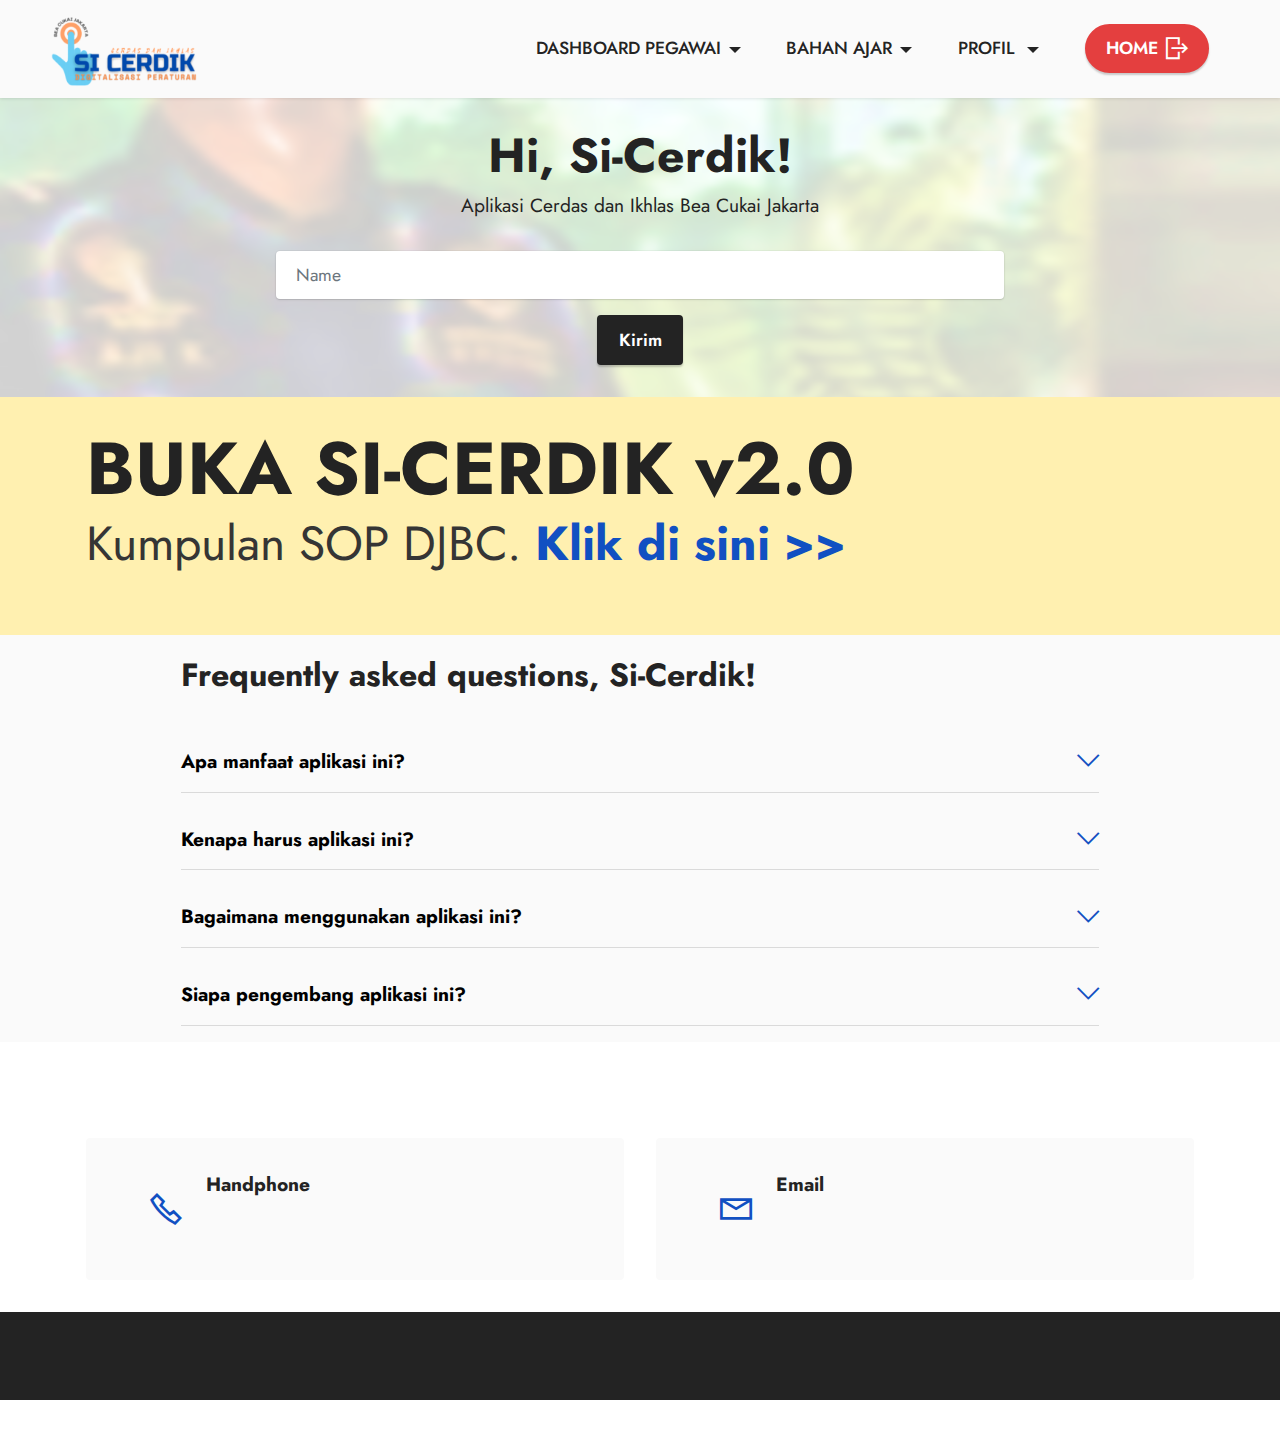
==== index.html @ 2c51f4b3 "create github pages" ====
<!DOCTYPE html>
<html  >
<head>
  <!-- Site made with Mobirise Website Builder v5.4.1, https://mobirise.com -->
  <meta charset="UTF-8">
  <meta http-equiv="X-UA-Compatible" content="IE=edge">
  <meta name="generator" content="Mobirise v5.4.1, mobirise.com">
  <meta name="viewport" content="width=device-width, initial-scale=1, minimum-scale=1">
  <link rel="shortcut icon" href="assets/images/si-cerdik-3.png" type="image/x-icon">
  <meta name="description" content="">
  
  
  <title>Home (Login)</title>
  <link rel="stylesheet" href="assets/web/assets/mobirise-icons2/mobirise2.css">
  <link rel="stylesheet" href="assets/web/assets/mobirise-icons/mobirise-icons.css">
  <link rel="stylesheet" href="assets/bootstrap/css/bootstrap.min.css">
  <link rel="stylesheet" href="assets/bootstrap/css/bootstrap-grid.min.css">
  <link rel="stylesheet" href="assets/bootstrap/css/bootstrap-reboot.min.css">
  <link rel="stylesheet" href="assets/animatecss/animate.css">
  <link rel="stylesheet" href="assets/dropdown/css/style.css">
  <link rel="stylesheet" href="assets/socicon/css/styles.css">
  <link rel="stylesheet" href="assets/theme/css/style.css">
  <link rel="preload" href="https://fonts.googleapis.com/css?family=Jost:100,200,300,400,500,600,700,800,900,100i,200i,300i,400i,500i,600i,700i,800i,900i&display=swap" as="style" onload="this.onload=null;this.rel='stylesheet'">
  <noscript><link rel="stylesheet" href="https://fonts.googleapis.com/css?family=Jost:100,200,300,400,500,600,700,800,900,100i,200i,300i,400i,500i,600i,700i,800i,900i&display=swap"></noscript>
  <link rel="preload" as="style" href="assets/mobirise/css/mbr-additional.css"><link rel="stylesheet" href="assets/mobirise/css/mbr-additional.css" type="text/css">
  
  
  
  
</head>
<body>
  
  <section data-bs-version="5.1" class="menu menu2 cid-sMiZFNhRP2" once="menu" id="menu2-0">
    
    <nav class="navbar navbar-dropdown navbar-expand-lg">
        <div class="container-fluid">
            <div class="navbar-brand">
                <span class="navbar-logo">
                    <a href="Si-Cerdik.html">
                        <img src="assets/images/si-cerdik-3.png" alt="Mobirise" style="height: 4.8rem;">
                    </a>
                </span>
                
            </div>
            <button class="navbar-toggler" type="button" data-toggle="collapse" data-bs-toggle="collapse" data-target="#navbarSupportedContent" data-bs-target="#navbarSupportedContent" aria-controls="navbarNavAltMarkup" aria-expanded="false" aria-label="Toggle navigation">
                <div class="hamburger">
                    <span></span>
                    <span></span>
                    <span></span>
                    <span></span>
                </div>
            </button>
            <div class="collapse navbar-collapse" id="navbarSupportedContent">
                <ul class="navbar-nav nav-dropdown" data-app-modern-menu="true"><li class="nav-item dropdown"><a class="nav-link link text-black text-primary dropdown-toggle display-4" href="#" data-bs-auto-close="outside" aria-expanded="false" data-toggle="dropdown-submenu" data-bs-toggle="dropdown">DASHBOARD PEGAWAI</a><div class="dropdown-menu" aria-labelledby="dropdown-undefined"><a class="text-black text-primary dropdown-item show display-4" href="https://heylink.me/sidapegbchalim/" data-bs-auto-close="outside" aria-expanded="false" target="_blank"><span class="mbri-opened-folder mbr-iconfont mbr-iconfont-btn"></span>SIDAPEG</a><div class="dropdown"><a class="text-black text-primary dropdown-item dropdown-toggle display-4" href="#" data-bs-auto-close="outside" aria-expanded="false" data-toggle="dropdown-submenu" data-bs-toggle="dropdown"><span class="mobi-mbri mobi-mbri-file mbr-iconfont mbr-iconfont-btn"></span>KONTRAK KINERJA</a><div class="dropdown-menu dropdown-submenu" aria-labelledby="dropdown-undefined"><a class="text-black text-primary dropdown-item display-4" href="https://drive.google.com/drive/folders/1DlOE5OqDzMKc-zuo5y2khUUOV1DnfxhJ?usp=sharing" data-bs-auto-close="outside" aria-expanded="false" target="_blank">TAHUN 2019</a><a class="text-black text-primary dropdown-item display-4" href="#" data-bs-auto-close="outside" aria-expanded="false" target="_blank" data-bs-toggle="dropdown">TAHUN 2020</a><a class="text-black text-primary dropdown-item display-4" href="#https://tinyurl.com/kinerjabchalim2021" data-bs-auto-close="outside" aria-expanded="false" data-bs-toggle="dropdown" target="_blank">TAHUN 2021</a><a class="text-black text-primary dropdown-item show display-4" href="http://bit.ly/kinerjapegawaibcjakarta" data-bs-auto-close="outside" aria-expanded="false" data-bs-toggle="dropdown" target="_blank">TAHUN 2022</a><a class="text-black text-primary dropdown-item show display-4" href="https://drive.google.com/drive/folders/1jZPmlMUf5F7zhtqT9vP80uHHKESd_zF6" data-bs-auto-close="outside" aria-expanded="false" data-bs-toggle="dropdown" target="_blank">BANK IKU&nbsp;</a></div></div><a class="text-black text-primary show dropdown-item display-4" href="Games.html" data-bs-auto-close="outside" aria-expanded="false" data-bs-toggle="dropdown"><span class="mobi-mbri mobi-mbri-mobile mbr-iconfont mbr-iconfont-btn"></span>GAMES CERDIK</a></div></li><li class="nav-item dropdown"><a class="nav-link link text-black text-primary show dropdown-toggle display-4" href="#" data-bs-auto-close="outside" aria-expanded="false" data-toggle="dropdown-submenu" data-bs-toggle="dropdown">BAHAN AJAR</a><div class="dropdown-menu" aria-labelledby="dropdown-undefined"><a class="text-black text-primary show dropdown-item display-4" href="https://drive.google.com/drive/folders/1bE6xgUneM5WkOpBb0YBNve5VnlNVPzf_" data-bs-auto-close="outside" aria-expanded="true" target="_blank"><span class="mobi-mbri mobi-mbri-globe-2 mbr-iconfont mbr-iconfont-btn"></span>KEPABEANAN</a><a class="text-black text-primary show dropdown-item display-4" href="https://drive.google.com/drive/folders/1SqT7mUSmB16AoEVAQUA1xg0EMisbuvFm" data-bs-auto-close="outside" aria-expanded="true" data-bs-toggle="dropdown" target="_blank"><span class="mobi-mbri mobi-mbri-hot-cup mbr-iconfont mbr-iconfont-btn"></span>CUKAI</a><a class="text-black text-primary show dropdown-item display-4" href="https://drive.google.com/drive/u/2/folders/1qJeti6NvDSXRmP1K7u54zytEszxtb0Rb" data-bs-auto-close="outside" aria-expanded="true" data-bs-toggle="dropdown" target="_blank"><span class="mobi-mbri mobi-mbri-numbered-list mbr-iconfont mbr-iconfont-btn"></span>TEKNIS TUSI</a><a class="text-black text-primary show dropdown-item display-4" href="https://tinyurl.com/antikorupsi-bcjakarta " data-bs-auto-close="outside" aria-expanded="false" data-bs-toggle="dropdown" target="_blank"><span class="mobi-mbri mobi-mbri-user-2 mbr-iconfont mbr-iconfont-btn"></span>INTEGRITAS</a></div></li><li class="nav-item dropdown"><a class="nav-link link text-black text-primary dropdown-toggle display-4" href="#" data-bs-auto-close="outside" aria-expanded="true" data-toggle="dropdown-submenu" data-bs-toggle="dropdown">PROFIL&nbsp;</a><div class="dropdown-menu" aria-labelledby="dropdown-undefined"><a class="text-black text-primary dropdown-item display-4" href="Profil.html" data-bs-auto-close="outside" aria-expanded="false"><span class="mobi-mbri mobi-mbri-home mbr-iconfont mbr-iconfont-btn"></span>TENTANG KAMI</a><a class="text-black text-primary dropdown-item display-4" href="https://docs.google.com/forms/d/e/1FAIpQLSetl1yhswDYUCkGFmgak4aybktwTVxkvbJzFcNRFBhgCwv4lg/viewform" data-bs-auto-close="outside" aria-expanded="false" target="_blank"><span class="mobi-mbri mobi-mbri-paper-plane mbr-iconfont mbr-iconfont-btn"></span>KRITIK &amp; SARAN</a><div class="dropdown"><a class="text-black text-primary dropdown-item dropdown-toggle display-4" href="#" data-bs-auto-close="outside" aria-expanded="false" data-toggle="dropdown-submenu" data-bs-toggle="dropdown"><span class="mobi-mbri mobi-mbri-download mbr-iconfont mbr-iconfont-btn"></span>DOWNLOAD APP</a><div class="dropdown-menu dropdown-submenu" aria-labelledby="dropdown-undefined"><a class="text-black text-primary dropdown-item display-4" href="https://drive.google.com/file/d/1UhkJub2LTIWP0iYtrn_yr1YUDVYyJASz/view?usp=sharing" data-bs-auto-close="outside" aria-expanded="false"><span class="mobi-mbri mobi-mbri-desktop mbr-iconfont mbr-iconfont-btn"></span>KOMPUTER</a><a class="text-black text-primary dropdown-item display-4" href="https://files.appsgeyser.com/Si%20Cerdik%20BC%20Halim_14668733.apk?src=email" data-bs-auto-close="outside" aria-expanded="false"><span class="mobi-mbri mobi-mbri-mobirise mbr-iconfont mbr-iconfont-btn"></span>ANDROID</a></div></div></div></li></ul>
                
                <div class="navbar-buttons mbr-section-btn"><a class="btn btn-secondary display-4" href="index.html"><span class="mobi-mbri mobi-mbri-logout mbr-iconfont mbr-iconfont-btn"></span>HOME</a></div>
            </div>
        </div>
    </nav>
</section>

<section data-bs-version="5.1" class="form5 cid-sMyodoURu4" id="form5-1y">
    
    <div class="mbr-overlay"></div>
    <div class="container">
        <div class="mbr-section-head">
            <h3 class="mbr-section-title mbr-fonts-style align-center mb-0 display-2">
                <strong>Hi, Si-Cerdik!</strong></h3>
            <h4 class="mbr-section-subtitle mbr-fonts-style align-center mb-0 mt-2 display-7">Aplikasi Cerdas dan Ikhlas Bea Cukai Jakarta</h4>
        </div>
        <div class="row justify-content-center mt-4">
            <div class="col-lg-8 mx-auto mbr-form" data-form-type="formoid">
                <form action="https://mobirise.eu/" method="POST" class="mbr-form form-with-styler" data-form-title="Form Name"><input type="hidden" name="email" data-form-email="true" value="oHOQbDsoFxDm1Xpbh/9EDepP4Khy82IJIfn1bU+ymg1ufkiR/PtuQEQ0G9lrdpyGR3oBNbjtKdzdJdnmqXCMOsgTrNCMBZLGI+oZMN6ZTu+n8ucI85pkZxYiE5xcw6BY">
                    <div class="row">
                        <div hidden="hidden" data-form-alert="" class="alert alert-success col-12">Silahkan klik tombol Si-Cerdik di bawah ini!</div>
                        <div hidden="hidden" data-form-alert-danger="" class="alert alert-danger col-12">Oops...! some
                            problem!</div>
                    </div>
                    <div class="dragArea row">
                        <div class="col-md col-sm-12 form-group mb-3" data-for="name">
                            <input type="text" name="name" placeholder="Name" data-form-field="name" class="form-control" value="" id="name-form5-1y">
                        </div>
                        
                        
                        
                        <div class="col-lg-12 col-md-12 col-sm-12 align-center mbr-section-btn"><button type="submit" class="btn btn-warning display-4">Kirim</button></div>
                    </div>
                </form>
            </div>
        </div>
    </div>
</section>

<section data-bs-version="5.1" class="info4 cid-t3vbEAXOcI" id="info4-2n">
    
    
    <div class="container">
        <div class="row justify-content-center">
            <div class="col-12">
                <h3 class="mbr-section-title mbr-fonts-style display-1"><strong>BUKA SI-CERDIK v2.0</strong></h3>
                <p class="mbr-text mbr-fonts-style mb-4 display-2">
                    Kumpulan SOP DJBC. <a href="Si-Cerdik.html" class="text-primary"><strong>Klik di sini &gt;&gt;</strong></a>
                </p>
            </div>
        </div>
    </div>
</section>

<section data-bs-version="5.1" class="content16 cid-sMyEEnHKoi" id="content16-22">

    

    
    <div class="container">
        <div class="row justify-content-center">
            <div class="col-12 col-md-10">
                <div class="mbr-section-head align-center mb-4">
                    <h3 class="mbr-section-title mb-0 mbr-fonts-style display-5"><strong>Frequently asked questions, Si-Cerdik!</strong></h3>
                    
                </div>
                <div id="bootstrap-accordion_3" class="panel-group accordionStyles accordion" role="tablist" aria-multiselectable="true">
                    <div class="card mb-3">
                        <div class="card-header" role="tab" id="headingOne">
                            <a role="button" class="panel-title collapsed" data-toggle="collapse" data-bs-toggle="collapse" data-core="" href="#collapse1_3" aria-expanded="false" aria-controls="collapse1">
                                <h6 class="panel-title-edit mbr-fonts-style mb-0 display-7"><strong>Apa manfaat aplikasi ini?</strong></h6>
                                <span class="sign mbr-iconfont mbri-arrow-down"></span>
                            </a>
                        </div>
                        <div id="collapse1_3" class="panel-collapse noScroll collapse" role="tabpanel" aria-labelledby="headingOne" data-parent="#bootstrap-accordion_3" data-bs-parent="#accordion">
                            <div class="panel-body">
                                <p class="mbr-fonts-style panel-text display-4">Si-Cerdik hadir sebagai <em>dashboard </em>bagi Anda untuk mengakses peraturan dan/atau SOP terkait pelaksanaan tugas kepabeanan dan cukai yang sangat dibutuhkan.</p>
                            </div>
                        </div>
                    </div>
                    <div class="card mb-3">
                        <div class="card-header" role="tab" id="headingOne">
                            <a role="button" class="panel-title collapsed" data-toggle="collapse" data-bs-toggle="collapse" data-core="" href="#collapse2_3" aria-expanded="false" aria-controls="collapse2">
                                <h6 class="panel-title-edit mbr-fonts-style mb-0 display-7"><strong>Kenapa harus aplikasi ini?</strong></h6>
                                <span class="sign mbr-iconfont mbri-arrow-down"></span>
                            </a>
                        </div>
                        <div id="collapse2_3" class="panel-collapse noScroll collapse" role="tabpanel" aria-labelledby="headingOne" data-parent="#bootstrap-accordion_3" data-bs-parent="#accordion">
                            <div class="panel-body">
                                <p class="mbr-fonts-style panel-text display-4">
                                    Aplikasi ini mendukung peningkatan kompetensi dan keahlian pegawai dalam pelaksanaan tugas sehari-hari.</p>
                            </div>
                        </div>
                    </div>
                    <div class="card mb-3">
                        <div class="card-header" role="tab" id="headingOne">
                            <a role="button" class="panel-title collapsed" data-toggle="collapse" data-bs-toggle="collapse" data-core="" href="#collapse3_3" aria-expanded="false" aria-controls="collapse3">
                                <h6 class="panel-title-edit mbr-fonts-style mb-0 display-7"><strong>Bagaimana menggunakan aplikasi ini?</strong></h6>
                                <span class="sign mbr-iconfont mbri-arrow-down"></span>
                            </a>
                        </div>
                        <div id="collapse3_3" class="panel-collapse noScroll collapse" role="tabpanel" aria-labelledby="headingOne" data-parent="#bootstrap-accordion_3" data-bs-parent="#accordion">
                            <div class="panel-body">
                                <p class="mbr-fonts-style panel-text display-4">
                                    Sangat mudah! Cukup menekan tombol klik di sini Si-Cerdik!</p>
                            </div>
                        </div>
                    </div>
                    <div class="card mb-3">
                        <div class="card-header" role="tab" id="headingOne">
                            <a role="button" class="panel-title collapsed" data-toggle="collapse" data-bs-toggle="collapse" data-core="" href="#collapse4_3" aria-expanded="false" aria-controls="collapse4">
                                <h6 class="panel-title-edit mbr-fonts-style mb-0 display-7"><strong>Siapa pengembang aplikasi ini?</strong></h6>
                                <span class="sign mbr-iconfont mbri-arrow-down"></span>
                            </a>
                        </div>
                        <div id="collapse4_3" class="panel-collapse noScroll collapse" role="tabpanel" aria-labelledby="headingOne" data-parent="#bootstrap-accordion_3" data-bs-parent="#accordion">
                            <div class="panel-body">
                                <p class="mbr-fonts-style panel-text display-4">
                                    Aplikasi ini telah dikembangkan oleh Seksi Kepatuhan Internal KPPBC Jakarta menjadi versi 2.0 dengan tampilan lebih menarik, lengkap dan sangat mudah diakses secara online kapanpun dan dimanapun.</p>
                            </div>
                        </div>
                    </div>
                    
                    
                </div>
            </div>
        </div>
    </div>
</section>

<section data-bs-version="5.1" class="contacts2 cid-sMzwPf8kkY" id="contacts2-23">
    <!---->
    
    
    <div class="container">
        <div class="mbr-section-head">
            <h3 class="mbr-section-title mbr-fonts-style align-center mb-0 display-5">
                <strong>Hubungi kami</strong></h3>
            
        </div>
        <div class="row justify-content-center mt-4">
            <div class="card col-12 col-md-6">
                <div class="card-wrapper">
                    <div class="image-wrapper">
                        <span class="mbr-iconfont mobi-mbri-phone mobi-mbri"></span>
                    </div>
                    <div class="text-wrapper">
                        <h6 class="card-title mbr-fonts-style mb-1 display-7"><strong>Handphone</strong></h6>
                        <p class="mbr-text mbr-fonts-style display-7"><a href="https://wa.me/628119200580" class="text-primary">0811-9200-580</a></p>
                    </div>
                </div>
            </div>
            <div class="card col-12 col-md-6">
                <div class="card-wrapper">
                    <div class="image-wrapper">
                        <span class="mbr-iconfont mobi-mbri-letter mobi-mbri"></span>
                    </div>
                    <div class="text-wrapper">
                        <h6 class="card-title mbr-fonts-style mb-1 display-7">
                            <strong>Email</strong>
                        </h6>
                        <p class="mbr-text mbr-fonts-style display-7"><a href="mailto:kibc.jakarta@gmail.com" class="text-primary">kibc.jakarta@gmail.com</a></p>
                    </div>
                </div>
            </div>
            
            
        </div>
    </div>
</section>

<section data-bs-version="5.1" class="footer7 cid-sMmFOoDTNS" once="footers" id="footer7-k">

    

    

    <div class="container">
        <div class="media-container-row align-center mbr-white">
            <div class="col-12">
                <p class="mbr-text mb-0 mbr-fonts-style display-7">
                    © Copyright 2021 Tim Si-Cerdik KIBC Jakarta - All Rights Reserved
                </p>
            </div>
        </div>
    </div>
</section><section style="background-color: #fff; font-family: -apple-system, BlinkMacSystemFont, 'Segoe UI', 'Roboto', 'Helvetica Neue', Arial, sans-serif; color:#aaa; font-size:12px; padding: 0; align-items: center; display: flex;"><a href="https://mobirise.site/l" style="flex: 1 1; height: 3rem; padding-left: 1rem;"></a><p style="flex: 0 0 auto; margin:0; padding-right:1rem;">Website was <a href="https://mobirise.site/g" style="color:#aaa;">built</a> with Mobirise</p></section><script src="assets/bootstrap/js/bootstrap.bundle.min.js"></script>  <script src="assets/smoothscroll/smooth-scroll.js"></script>  <script src="assets/ytplayer/index.js"></script>  <script src="assets/dropdown/js/navbar-dropdown.js"></script>  <script src="assets/mbr-switch-arrow/mbr-switch-arrow.js"></script>  <script src="assets/theme/js/script.js"></script>  <script src="assets/formoid/formoid.min.js"></script>  
  
  
 <div id="scrollToTop" class="scrollToTop mbr-arrow-up"><a style="text-align: center;"><i class="mbr-arrow-up-icon mbr-arrow-up-icon-cm cm-icon cm-icon-smallarrow-up"></i></a></div>
    <input name="animation" type="hidden">
  </body>
</html>
---- assets/web/assets/mobirise-icons2/mobirise2.css ----
@font-face {
  font-family: 'Moririse2';
  font-display: swap;
  src:  url('mobirise2.eot?f2bix4');
  src:  url('mobirise2.eot?f2bix4#iefix') format('embedded-opentype'),
    url('mobirise2.ttf?f2bix4') format('truetype'),
    url('mobirise2.woff?f2bix4') format('woff'),
    url('mobirise2.svg?f2bix4#mobirise2') format('svg');
  font-weight: normal;
  font-style: normal;
}

[class^="mobi-"], [class*=" mobi-"] {
  /* use !important to prevent issues with browser extensions that change fonts */
  font-family: 'Moririse2' !important;
  speak: none;
  font-style: normal;
  font-weight: normal;
  font-variant: normal;
  text-transform: none;
  line-height: 1;

  /* Better Font Rendering =========== */
  -webkit-font-smoothing: antialiased;
  -moz-osx-font-smoothing: grayscale;
}

.mobi-mbri-add-submenu:before {
  content: "\e900";
}
.mobi-mbri-alert:before {
  content: "\e901";
}
.mobi-mbri-align-center:before {
  content: "\e902";
}
.mobi-mbri-align-justify:before {
  content: "\e903";
}
.mobi-mbri-align-left:before {
  content: "\e904";
}
.mobi-mbri-align-right:before {
  content: "\e905";
}
.mobi-mbri-android:before {
  content: "\e906";
}
.mobi-mbri-apple:before {
  content: "\e907";
}
.mobi-mbri-arrow-down:before {
  content: "\e908";
}
.mobi-mbri-arrow-next:before {
  content: "\e909";
}
.mobi-mbri-arrow-prev:before {
  content: "\e90a";
}
.mobi-mbri-arrow-up:before {
  content: "\e90b";
}
.mobi-mbri-bold:before {
  content: "\e90c";
}
.mobi-mbri-bookmark:before {
  content: "\e90d";
}
.mobi-mbri-bootstrap:before {
  content: "\e90e";
}
.mobi-mbri-briefcase:before {
  content: "\e90f";
}
.mobi-mbri-browse:before {
  content: "\e910";
}
.mobi-mbri-bulleted-list:before {
  content: "\e911";
}
.mobi-mbri-calendar:before {
  content: "\e912";
}
.mobi-mbri-camera:before {
  content: "\e913";
}
.mobi-mbri-cart-add:before {
  content: "\e914";
}
.mobi-mbri-cart-full:before {
  content: "\e915";
}
.mobi-mbri-cash:before {
  content: "\e916";
}
.mobi-mbri-change-style:before {
  content: "\e917";
}
.mobi-mbri-chat:before {
  content: "\e918";
}
.mobi-mbri-clock:before {
  content: "\e919";
}
.mobi-mbri-close:before {
  content: "\e91a";
}
.mobi-mbri-cloud:before {
  content: "\e91b";
}
.mobi-mbri-code:before {
  content: "\e91c";
}
.mobi-mbri-contact-form:before {
  content: "\e91d";
}
.mobi-mbri-credit-card:before {
  content: "\e91e";
}
.mobi-mbri-cursor-click:before {
  content: "\e91f";
}
.mobi-mbri-cust-feedback:before {
  content: "\e920";
}
.mobi-mbri-database:before {
  content: "\e921";
}
.mobi-mbri-delivery:before {
  content: "\e922";
}
.mobi-mbri-desktop:before {
  content: "\e923";
}
.mobi-mbri-devices:before {
  content: "\e924";
}
.mobi-mbri-down:before {
  content: "\e925";
}
.mobi-mbri-download-2:before {
  content: "\e926";
}
.mobi-mbri-download:before {
  content: "\e927";
}
.mobi-mbri-drag-n-drop-2:before {
  content: "\e928";
}
.mobi-mbri-drag-n-drop:before {
  content: "\e929";
}
.mobi-mbri-edit-2:before {
  content: "\e92a";
}
.mobi-mbri-edit:before {
  content: "\e92b";
}
.mobi-mbri-error:before {
  content: "\e92c";
}
.mobi-mbri-extension:before {
  content: "\e92d";
}
.mobi-mbri-features:before {
  content: "\e92e";
}
.mobi-mbri-file:before {
  content: "\e92f";
}
.mobi-mbri-flag:before {
  content: "\e930";
}
.mobi-mbri-folder:before {
  content: "\e931";
}
.mobi-mbri-gift:before {
  content: "\e932";
}
.mobi-mbri-github:before {
  content: "\e933";
}
.mobi-mbri-globe-2:before {
  content: "\e934";
}
.mobi-mbri-globe:before {
  content: "\e935";
}
.mobi-mbri-growing-chart:before {
  content: "\e936";
}
.mobi-mbri-hearth:before {
  content: "\e937";
}
.mobi-mbri-help:before {
  content: "\e938";
}
.mobi-mbri-home:before {
  content: "\e939";
}
.mobi-mbri-hot-cup:before {
  content: "\e93a";
}
.mobi-mbri-idea:before {
  content: "\e93b";
}
.mobi-mbri-image-gallery:before {
  content: "\e93c";
}
.mobi-mbri-image-slider:before {
  content: "\e93d";
}
.mobi-mbri-info:before {
  content: "\e93e";
}
.mobi-mbri-italic:before {
  content: "\e93f";
}
.mobi-mbri-key:before {
  content: "\e940";
}
.mobi-mbri-laptop:before {
  content: "\e941";
}
.mobi-mbri-layers:before {
  content: "\e942";
}
.mobi-mbri-left-right:before {
  content: "\e943";
}
.mobi-mbri-left:before {
  content: "\e944";
}
.mobi-mbri-letter:before {
  content: "\e945";
}
.mobi-mbri-like:before {
  content: "\e946";
}
.mobi-mbri-link:before {
  content: "\e947";
}
.mobi-mbri-lock:before {
  content: "\e948";
}
.mobi-mbri-login:before {
  content: "\e949";
}
.mobi-mbri-logout:before {
  content: "\e94a";
}
.mobi-mbri-magic-stick:before {
  content: "\e94b";
}
.mobi-mbri-map-pin:before {
  content: "\e94c";
}
.mobi-mbri-menu:before {
  content: "\e94d";
}
.mobi-mbri-mobile-2:before {
  content: "\e94e";
}
.mobi-mbri-mobile-horizontal:before {
  content: "\e94f";
}
.mobi-mbri-mobile:before {
  content: "\e950";
}
.mobi-mbri-mobirise:before {
  content: "\e951";
}
.mobi-mbri-more-horizontal:before {
  content: "\e952";
}
.mobi-mbri-more-vertical:before {
  content: "\e953";
}
.mobi-mbri-music:before {
  content: "\e954";
}
.mobi-mbri-new-file:before {
  content: "\e955";
}
.mobi-mbri-numbered-list:before {
  content: "\e956";
}
.mobi-mbri-opened-folder:before {
  content: "\e957";
}
.mobi-mbri-pages:before {
  content: "\e958";
}
.mobi-mbri-paper-plane:before {
  content: "\e959";
}
.mobi-mbri-paperclip:before {
  content: "\e95a";
}
.mobi-mbri-phone:before {
  content: "\e95b";
}
.mobi-mbri-photo:before {
  content: "\e95c";
}
.mobi-mbri-photos:before {
  content: "\e95d";
}
.mobi-mbri-pin:before {
  content: "\e95e";
}
.mobi-mbri-play:before {
  content: "\e95f";
}
.mobi-mbri-plus:before {
  content: "\e960";
}
.mobi-mbri-preview:before {
  content: "\e961";
}
.mobi-mbri-print:before {
  content: "\e962";
}
.mobi-mbri-protect:before {
  content: "\e963";
}
.mobi-mbri-question:before {
  content: "\e964";
}
.mobi-mbri-quote-left:before {
  content: "\e965";
}
.mobi-mbri-quote-right:before {
  content: "\e966";
}
.mobi-mbri-redo:before {
  content: "\e967";
}
.mobi-mbri-refresh:before {
  content: "\e968";
}
.mobi-mbri-responsive-2:before {
  content: "\e969";
}
.mobi-mbri-responsive:before {
  content: "\e96a";
}
.mobi-mbri-right:before {
  content: "\e96b";
}
.mobi-mbri-rocket:before {
  content: "\e96c";
}
.mobi-mbri-sad-face:before {
  content: "\e96d";
}
.mobi-mbri-sale:before {
  content: "\e96e";
}
.mobi-mbri-save:before {
  content: "\e96f";
}
.mobi-mbri-search:before {
  content: "\e970";
}
.mobi-mbri-setting-2:before {
  content: "\e971";
}
.mobi-mbri-setting-3:before {
  content: "\e972";
}
.mobi-mbri-setting:before {
  content: "\e973";
}
.mobi-mbri-share:before {
  content: "\e974";
}
.mobi-mbri-shopping-bag:before {
  content: "\e975";
}
.mobi-mbri-shopping-basket:before {
  content: "\e976";
}
.mobi-mbri-shopping-cart:before {
  content: "\e977";
}
.mobi-mbri-sites:before {
  content: "\e978";
}
.mobi-mbri-smile-face:before {
  content: "\e979";
}
.mobi-mbri-speed:before {
  content: "\e97a";
}
.mobi-mbri-star:before {
  content: "\e97b";
}
.mobi-mbri-success:before {
  content: "\e97c";
}
.mobi-mbri-sun:before {
  content: "\e97d";
}
.mobi-mbri-sun2:before {
  content: "\e97e";
}
.mobi-mbri-tablet-vertical:before {
  content: "\e97f";
}
.mobi-mbri-tablet:before {
  content: "\e980";
}
.mobi-mbri-target:before {
  content: "\e981";
}
.mobi-mbri-timer:before {
  content: "\e982";
}
.mobi-mbri-to-ftp:before {
  content: "\e983";
}
.mobi-mbri-to-local-drive:before {
  content: "\e984";
}
.mobi-mbri-touch-swipe:before {
  content: "\e985";
}
.mobi-mbri-touch:before {
  content: "\e986";
}
.mobi-mbri-trash:before {
  content: "\e987";
}
.mobi-mbri-underline:before {
  content: "\e988";
}
.mobi-mbri-undo:before {
  content: "\e989";
}
.mobi-mbri-unlink:before {
  content: "\e98a";
}
.mobi-mbri-unlock:before {
  content: "\e98b";
}
.mobi-mbri-up-down:before {
  content: "\e98c";
}
.mobi-mbri-up:before {
  content: "\e98d";
}
.mobi-mbri-update:before {
  content: "\e98e";
}
.mobi-mbri-upload-2:before {
  content: "\e98f";
}
.mobi-mbri-upload:before {
  content: "\e990";
}
.mobi-mbri-user-2:before {
  content: "\e991";
}
.mobi-mbri-user:before {
  content: "\e992";
}
.mobi-mbri-users:before {
  content: "\e993";
}
.mobi-mbri-video-play:before {
  content: "\e994";
}
.mobi-mbri-video:before {
  content: "\e995";
}
.mobi-mbri-watch:before {
  content: "\e996";
}
.mobi-mbri-website-theme-2:before {
  content: "\e997";
}
.mobi-mbri-website-theme:before {
  content: "\e998";
}
.mobi-mbri-wifi:before {
  content: "\e999";
}
.mobi-mbri-windows:before {
  content: "\e99a";
}
.mobi-mbri-zoom-in:before {
  content: "\e99b";
}
.mobi-mbri-zoom-out:before {
  content: "\e99c";
}
---- assets/web/assets/mobirise-icons/mobirise-icons.css ----
@font-face {
  font-family: 'MobiriseIcons';
  src:  url('mobirise-icons.eot?spat4u');
  src:  url('mobirise-icons.eot?spat4u#iefix') format('embedded-opentype'),
    url('mobirise-icons.ttf?spat4u') format('truetype'),
    url('mobirise-icons.woff?spat4u') format('woff'),
    url('mobirise-icons.svg?spat4u#MobiriseIcons') format('svg');
  font-weight: normal;
  font-style: normal;
  font-display: swap;
}

[class^="mbri-"], [class*=" mbri-"] {
  /* use !important to prevent issues with browser extensions that change fonts */
  font-family: MobiriseIcons !important;
  speak: none;
  font-style: normal;
  font-weight: normal;
  font-variant: normal;
  text-transform: none;
  line-height: 1;

  /* Better Font Rendering =========== */
  -webkit-font-smoothing: antialiased;
  -moz-osx-font-smoothing: grayscale;
}

.mbri-add-submenu:before {
  content: "\e900";
}
.mbri-alert:before {
  content: "\e901";
}
.mbri-align-center:before {
  content: "\e902";
}
.mbri-align-justify:before {
  content: "\e903";
}
.mbri-align-left:before {
  content: "\e904";
}
.mbri-align-right:before {
  content: "\e905";
}
.mbri-android:before {
  content: "\e906";
}
.mbri-apple:before {
  content: "\e907";
}
.mbri-arrow-down:before {
  content: "\e908";
}
.mbri-arrow-next:before {
  content: "\e909";
}
.mbri-arrow-prev:before {
  content: "\e90a";
}
.mbri-arrow-up:before {
  content: "\e90b";
}
.mbri-bold:before {
  content: "\e90c";
}
.mbri-bookmark:before {
  content: "\e90d";
}
.mbri-bootstrap:before {
  content: "\e90e";
}
.mbri-briefcase:before {
  content: "\e90f";
}
.mbri-browse:before {
  content: "\e910";
}
.mbri-bulleted-list:before {
  content: "\e911";
}
.mbri-calendar:before {
  content: "\e912";
}
.mbri-camera:before {
  content: "\e913";
}
.mbri-cart-add:before {
  content: "\e914";
}
.mbri-cart-full:before {
  content: "\e915";
}
.mbri-cash:before {
  content: "\e916";
}
.mbri-change-style:before {
  content: "\e917";
}
.mbri-chat:before {
  content: "\e918";
}
.mbri-clock:before {
  content: "\e919";
}
.mbri-close:before {
  content: "\e91a";
}
.mbri-cloud:before {
  content: "\e91b";
}
.mbri-code:before {
  content: "\e91c";
}
.mbri-contact-form:before {
  content: "\e91d";
}
.mbri-credit-card:before {
  content: "\e91e";
}
.mbri-cursor-click:before {
  content: "\e91f";
}
.mbri-cust-feedback:before {
  content: "\e920";
}
.mbri-database:before {
  content: "\e921";
}
.mbri-delivery:before {
  content: "\e922";
}
.mbri-desktop:before {
  content: "\e923";
}
.mbri-devices:before {
  content: "\e924";
}
.mbri-down:before {
  content: "\e925";
}
.mbri-download:before {
  content: "\e989";
}
.mbri-drag-n-drop:before {
  content: "\e927";
}
.mbri-drag-n-drop2:before {
  content: "\e928";
}
.mbri-edit:before {
  content: "\e929";
}
.mbri-edit2:before {
  content: "\e92a";
}
.mbri-error:before {
  content: "\e92b";
}
.mbri-extension:before {
  content: "\e92c";
}
.mbri-features:before {
  content: "\e92d";
}
.mbri-file:before {
  content: "\e92e";
}
.mbri-flag:before {
  content: "\e92f";
}
.mbri-folder:before {
  content: "\e930";
}
.mbri-gift:before {
  content: "\e931";
}
.mbri-github:before {
  content: "\e932";
}
.mbri-globe:before {
  content: "\e933";
}
.mbri-globe-2:before {
  content: "\e934";
}
.mbri-growing-chart:before {
  content: "\e935";
}
.mbri-hearth:before {
  content: "\e936";
}
.mbri-help:before {
  content: "\e937";
}
.mbri-home:before {
  content: "\e938";
}
.mbri-hot-cup:before {
  content: "\e939";
}
.mbri-idea:before {
  content: "\e93a";
}
.mbri-image-gallery:before {
  content: "\e93b";
}
.mbri-image-slider:before {
  content: "\e93c";
}
.mbri-info:before {
  content: "\e93d";
}
.mbri-italic:before {
  content: "\e93e";
}
.mbri-key:before {
  content: "\e93f";
}
.mbri-laptop:before {
  content: "\e940";
}
.mbri-layers:before {
  content: "\e941";
}
.mbri-left-right:before {
  content: "\e942";
}
.mbri-left:before {
  content: "\e943";
}
.mbri-letter:before {
  content: "\e944";
}
.mbri-like:before {
  content: "\e945";
}
.mbri-link:before {
  content: "\e946";
}
.mbri-lock:before {
  content: "\e947";
}
.mbri-login:before {
  content: "\e948";
}
.mbri-logout:before {
  content: "\e949";
}
.mbri-magic-stick:before {
  content: "\e94a";
}
.mbri-map-pin:before {
  content: "\e94b";
}
.mbri-menu:before {
  content: "\e94c";
}
.mbri-mobile:before {
  content: "\e94d";
}
.mbri-mobile2:before {
  content: "\e94e";
}
.mbri-mobirise:before {
  content: "\e94f";
}
.mbri-more-horizontal:before {
  content: "\e950";
}
.mbri-more-vertical:before {
  content: "\e951";
}
.mbri-music:before {
  content: "\e952";
}
.mbri-new-file:before {
  content: "\e953";
}
.mbri-numbered-list:before {
  content: "\e954";
}
.mbri-opened-folder:before {
  content: "\e955";
}
.mbri-pages:before {
  content: "\e956";
}
.mbri-paper-plane:before {
  content: "\e957";
}
.mbri-paperclip:before {
  content: "\e958";
}
.mbri-photo:before {
  content: "\e959";
}
.mbri-photos:before {
  content: "\e95a";
}
.mbri-pin:before {
  content: "\e95b";
}
.mbri-play:before {
  content: "\e95c";
}
.mbri-plus:before {
  content: "\e95d";
}
.mbri-preview:before {
  content: "\e95e";
}
.mbri-print:before {
  content: "\e95f";
}
.mbri-protect:before {
  content: "\e960";
}
.mbri-question:before {
  content: "\e961";
}
.mbri-quote-left:before {
  content: "\e962";
}
.mbri-quote-right:before {
  content: "\e963";
}
.mbri-refresh:before {
  content: "\e964";
}
.mbri-responsive:before {
  content: "\e965";
}
.mbri-right:before {
  content: "\e966";
}
.mbri-rocket:before {
  content: "\e967";
}
.mbri-sad-face:before {
  content: "\e968";
}
.mbri-sale:before {
  content: "\e969";
}
.mbri-save:before {
  content: "\e96a";
}
.mbri-search:before {
  content: "\e96b";
}
.mbri-setting:before {
  content: "\e96c";
}
.mbri-setting2:before {
  content: "\e96d";
}
.mbri-setting3:before {
  content: "\e96e";
}
.mbri-share:before {
  content: "\e96f";
}
.mbri-shopping-bag:before {
  content: "\e970";
}
.mbri-shopping-basket:before {
  content: "\e971";
}
.mbri-shopping-cart:before {
  content: "\e972";
}
.mbri-sites:before {
  content: "\e973";
}
.mbri-smile-face:before {
  content: "\e974";
}
.mbri-speed:before {
  content: "\e975";
}
.mbri-star:before {
  content: "\e976";
}
.mbri-success:before {
  content: "\e977";
}
.mbri-sun:before {
  content: "\e978";
}
.mbri-sun2:before {
  content: "\e979";
}
.mbri-tablet:before {
  content: "\e97a";
}
.mbri-tablet-vertical:before {
  content: "\e97b";
}
.mbri-target:before {
  content: "\e97c";
}
.mbri-timer:before {
  content: "\e97d";
}
.mbri-to-ftp:before {
  content: "\e97e";
}
.mbri-to-local-drive:before {
  content: "\e97f";
}
.mbri-touch-swipe:before {
  content: "\e980";
}
.mbri-touch:before {
  content: "\e981";
}
.mbri-trash:before {
  content: "\e982";
}
.mbri-underline:before {
  content: "\e983";
}
.mbri-unlink:before {
  content: "\e984";
}
.mbri-unlock:before {
  content: "\e985";
}
.mbri-up-down:before {
  content: "\e986";
}
.mbri-up:before {
  content: "\e987";
}
.mbri-update:before {
  content: "\e988";
}
.mbri-upload:before {
 content: "\e926"; 
}
.mbri-user:before {
  content: "\e98a";
}
.mbri-user2:before {
  content: "\e98b";
}
.mbri-users:before {
  content: "\e98c";
}
.mbri-video:before {
  content: "\e98d";
}
.mbri-video-play:before {
  content: "\e98e";
}
.mbri-watch:before {
  content: "\e98f";
}
.mbri-website-theme:before {
  content: "\e990";
}
.mbri-wifi:before {
  content: "\e991";
}
.mbri-windows:before {
  content: "\e992";
}
.mbri-zoom-out:before {
  content: "\e993";
}
.mbri-redo:before {
  content: "\e994";
}
.mbri-undo:before {
  content: "\e995";
}
---- assets/dropdown/css/style.css ----
.navbar-dropdown {
  left: 0;
  padding: 0;
  position: absolute;
  right: 0;
  top: 0;
  transition: all 0.45s ease;
  z-index: 1030;
  background: #282828; }
  .navbar-dropdown .navbar-logo {
    margin-right: 0.8rem;
    transition: margin 0.3s ease-in-out;
    vertical-align: middle; }
    .navbar-dropdown .navbar-logo img {
      height: 3.125rem;
      transition: all 0.3s ease-in-out; }
    .navbar-dropdown .navbar-logo.mbr-iconfont {
      font-size: 3.125rem;
      line-height: 3.125rem; }
  .navbar-dropdown .navbar-caption {
    font-weight: 700;
    white-space: normal;
    vertical-align: -4px;
    line-height: 3.125rem !important; }
    .navbar-dropdown .navbar-caption, .navbar-dropdown .navbar-caption:hover {
      color: inherit;
      text-decoration: none; }
  .navbar-dropdown .mbr-iconfont + .navbar-caption {
    vertical-align: -1px; }
  .navbar-dropdown.navbar-fixed-top {
    position: fixed; }
  .navbar-dropdown .navbar-brand span {
    vertical-align: -4px; }
  .navbar-dropdown.bg-color.transparent {
    background: none; }
  .navbar-dropdown.navbar-short .navbar-brand {
    padding: 0.625rem 0; }
    .navbar-dropdown.navbar-short .navbar-brand span {
      vertical-align: -1px; }
  .navbar-dropdown.navbar-short .navbar-caption {
    line-height: 2.375rem !important;
    vertical-align: -2px; }
  .navbar-dropdown.navbar-short .navbar-logo {
    margin-right: 0.5rem; }
    .navbar-dropdown.navbar-short .navbar-logo img {
      height: 2.375rem; }
    .navbar-dropdown.navbar-short .navbar-logo.mbr-iconfont {
      font-size: 2.375rem;
      line-height: 2.375rem; }
  .navbar-dropdown.navbar-short .mbr-table-cell {
    height: 3.625rem; }
  .navbar-dropdown .navbar-close {
    left: 0.6875rem;
    position: fixed;
    top: 0.75rem;
    z-index: 1000; }
  .navbar-dropdown .hamburger-icon {
    content: "";
    display: inline-block;
    vertical-align: middle;
    width: 16px;
    -webkit-box-shadow: 0 -6px 0 1px #282828,0 0 0 1px #282828,0 6px 0 1px #282828;
    -moz-box-shadow: 0 -6px 0 1px #282828,0 0 0 1px #282828,0 6px 0 1px #282828;
    box-shadow: 0 -6px 0 1px #282828,0 0 0 1px #282828,0 6px 0 1px #282828; }

.dropdown-menu .dropdown-toggle[data-toggle="dropdown-submenu"]::after {
  border-bottom: 0.35em solid transparent;
  border-left: 0.35em solid;
  border-right: 0;
  border-top: 0.35em solid transparent;
  margin-left: 0.3rem; }

.dropdown-menu .dropdown-item:focus {
  outline: 0; }

.nav-dropdown {
  font-size: 0.75rem;
  font-weight: 500;
  height: auto !important; }
  .nav-dropdown .nav-btn {
    padding-left: 1rem; }
  .nav-dropdown .link {
    margin: .667em 1.667em;
    font-weight: 500;
    padding: 0;
    transition: color .2s ease-in-out; }
    .nav-dropdown .link.dropdown-toggle {
      margin-right: 2.583em; }
      .nav-dropdown .link.dropdown-toggle::after {
        margin-left: .25rem;
        border-top: 0.35em solid;
        border-right: 0.35em solid transparent;
        border-left: 0.35em solid transparent;
        border-bottom: 0; }
      .nav-dropdown .link.dropdown-toggle[aria-expanded="true"] {
        margin: 0;
        padding: 0.667em 3.263em  0.667em 1.667em; }
  .nav-dropdown .link::after,
  .nav-dropdown .dropdown-item::after {
    color: inherit; }
  .nav-dropdown .btn {
    font-size: 0.75rem;
    font-weight: 700;
    letter-spacing: 0;
    margin-bottom: 0;
    padding-left: 1.25rem;
    padding-right: 1.25rem; }
  .nav-dropdown .dropdown-menu {
    border-radius: 0;
    border: 0;
    left: 0;
    margin: 0;
    padding-bottom: 1.25rem;
    padding-top: 1.25rem;
    position: relative; }
  .nav-dropdown .dropdown-submenu {
    margin-left: 0.125rem;
    top: 0; }
  .nav-dropdown .dropdown-item {
    font-weight: 500;
    line-height: 2;
    padding: 0.3846em 4.615em 0.3846em 1.5385em;
    position: relative;
    transition: color .2s ease-in-out, background-color .2s ease-in-out; }
    .nav-dropdown .dropdown-item::after {
      margin-top: -0.3077em;
      position: absolute;
      right: 1.1538em;
      top: 50%; }
    .nav-dropdown .dropdown-item:focus, .nav-dropdown .dropdown-item:hover {
      background: none; }

@media (max-width: 767px) {
  .nav-dropdown.navbar-toggleable-sm {
    bottom: 0;
    display: none;
    left: 0;
    overflow-x: hidden;
    position: fixed;
    top: 0;
    transform: translateX(-100%);
    -ms-transform: translateX(-100%);
    -webkit-transform: translateX(-100%);
    width: 18.75rem;
    z-index: 999; } }
.nav-dropdown.navbar-toggleable-xl {
  bottom: 0;
  display: none;
  left: 0;
  overflow-x: hidden;
  position: fixed;
  top: 0;
  transform: translateX(-100%);
  -ms-transform: translateX(-100%);
  -webkit-transform: translateX(-100%);
  width: 18.75rem;
  z-index: 999; }

.nav-dropdown-sm {
  display: block !important;
  overflow-x: hidden;
  overflow: auto;
  padding-top: 3.875rem; }
  .nav-dropdown-sm::after {
    content: "";
    display: block;
    height: 3rem;
    width: 100%; }
  .nav-dropdown-sm.collapse.in ~ .navbar-close {
    display: block !important; }
  .nav-dropdown-sm.collapsing, .nav-dropdown-sm.collapse.in {
    transform: translateX(0);
    -ms-transform: translateX(0);
    -webkit-transform: translateX(0);
    transition: all 0.25s ease-out;
    -webkit-transition: all 0.25s ease-out;
    background: #282828; }
  .nav-dropdown-sm.collapsing[aria-expanded="false"] {
    transform: translateX(-100%);
    -ms-transform: translateX(-100%);
    -webkit-transform: translateX(-100%); }
  .nav-dropdown-sm .nav-item {
    display: block;
    margin-left: 0 !important;
    padding-left: 0; }
  .nav-dropdown-sm .link,
  .nav-dropdown-sm .dropdown-item {
    border-top: 1px dotted rgba(255, 255, 255, 0.1);
    font-size: 0.8125rem;
    line-height: 1.6;
    margin: 0 !important;
    padding: 0.875rem 2.4rem 0.875rem 1.5625rem !important;
    position: relative;
    white-space: normal; }
    .nav-dropdown-sm .link:focus, .nav-dropdown-sm .link:hover,
    .nav-dropdown-sm .dropdown-item:focus,
    .nav-dropdown-sm .dropdown-item:hover {
      background: rgba(0, 0, 0, 0.2) !important;
      color: #c0a375; }
  .nav-dropdown-sm .nav-btn {
    position: relative;
    padding: 1.5625rem 1.5625rem 0 1.5625rem; }
    .nav-dropdown-sm .nav-btn::before {
      border-top: 1px dotted rgba(255, 255, 255, 0.1);
      content: "";
      left: 0;
      position: absolute;
      top: 0;
      width: 100%; }
    .nav-dropdown-sm .nav-btn + .nav-btn {
      padding-top: 0.625rem; }
      .nav-dropdown-sm .nav-btn + .nav-btn::before {
        display: none; }
  .nav-dropdown-sm .btn {
    padding: 0.625rem 0; }
  .nav-dropdown-sm .dropdown-toggle[data-toggle="dropdown-submenu"]::after {
    margin-left: .25rem;
    border-top: 0.35em solid;
    border-right: 0.35em solid transparent;
    border-left: 0.35em solid transparent;
    border-bottom: 0; }
  .nav-dropdown-sm .dropdown-toggle[data-toggle="dropdown-submenu"][aria-expanded="true"]::after {
    border-top: 0;
    border-right: 0.35em solid transparent;
    border-left: 0.35em solid transparent;
    border-bottom: 0.35em solid; }
  .nav-dropdown-sm .dropdown-menu {
    margin: 0;
    padding: 0;
    position: relative;
    top: 0;
    left: 0;
    width: 100%;
    border: 0;
    float: none;
    border-radius: 0;
    background: none; }
  .nav-dropdown-sm .dropdown-submenu {
    left: 100%;
    margin-left: 0.125rem;
    margin-top: -1.25rem;
    top: 0; }

.navbar-toggleable-sm .nav-dropdown .dropdown-menu {
  position: absolute; }

.navbar-toggleable-sm .nav-dropdown .dropdown-submenu {
  left: 100%;
  margin-left: 0.125rem;
  margin-top: -1.25rem;
  top: 0; }

.navbar-toggleable-sm.opened .nav-dropdown .dropdown-menu {
  position: relative; }

.navbar-toggleable-sm.opened .nav-dropdown .dropdown-submenu {
  left: 0;
  margin-left: 00rem;
  margin-top: 0rem;
  top: 0; }

.is-builder .nav-dropdown.collapsing {
  transition: none !important; }
---- assets/socicon/css/styles.css ----
@charset "UTF-8";

@font-face {
  font-family: 'Socicon';
  src:  url('../fonts/socicon.eot');
  src:  url('../fonts/socicon.eot?#iefix') format('embedded-opentype'),
    url('../fonts/socicon.woff2') format('woff2'),
    url('../fonts/socicon.ttf') format('truetype'),
    url('../fonts/socicon.woff') format('woff'),
    url('../fonts/socicon.svg#socicon') format('svg');
  font-weight: normal;
  font-style: normal;
  font-display: swap;
}

[data-icon]:before {
  font-family: "socicon" !important;
  content: attr(data-icon);
  font-style: normal !important;
  font-weight: normal !important;
  font-variant: normal !important;
  text-transform: none !important;
  speak: none;
  line-height: 1;
  -webkit-font-smoothing: antialiased;
  -moz-osx-font-smoothing: grayscale;
}

[class^="socicon-"], [class*=" socicon-"] {
  /* use !important to prevent issues with browser extensions that change fonts */
  font-family: 'Socicon' !important;
  speak: none;
  font-style: normal;
  font-weight: normal;
  font-variant: normal;
  text-transform: none;
  line-height: 1;

  /* Better Font Rendering =========== */
  -webkit-font-smoothing: antialiased;
  -moz-osx-font-smoothing: grayscale;
}

.socicon-eitaa:before {
  content: "\e97c";
}
.socicon-soroush:before {
  content: "\e97d";
}
.socicon-bale:before {
  content: "\e97e";
}
.socicon-zazzle:before {
  content: "\e97b";
}
.socicon-society6:before {
  content: "\e97a";
}
.socicon-redbubble:before {
  content: "\e979";
}
.socicon-avvo:before {
  content: "\e978";
}
.socicon-stitcher:before {
  content: "\e977";
}
.socicon-googlehangouts:before {
  content: "\e974";
}
.socicon-dlive:before {
  content: "\e975";
}
.socicon-vsco:before {
  content: "\e976";
}
.socicon-flipboard:before {
  content: "\e973";
}
.socicon-ubuntu:before {
  content: "\e958";
}
.socicon-artstation:before {
  content: "\e959";
}
.socicon-invision:before {
  content: "\e95a";
}
.socicon-torial:before {
  content: "\e95b";
}
.socicon-collectorz:before {
  content: "\e95c";
}
.socicon-seenthis:before {
  content: "\e95d";
}
.socicon-googleplaymusic:before {
  content: "\e95e";
}
.socicon-debian:before {
  content: "\e95f";
}
.socicon-filmfreeway:before {
  content: "\e960";
}
.socicon-gnome:before {
  content: "\e961";
}
.socicon-itchio:before {
  content: "\e962";
}
.socicon-jamendo:before {
  content: "\e963";
}
.socicon-mix:before {
  content: "\e964";
}
.socicon-sharepoint:before {
  content: "\e965";
}
.socicon-tinder:before {
  content: "\e966";
}
.socicon-windguru:before {
  content: "\e967";
}
.socicon-cdbaby:before {
  content: "\e968";
}
.socicon-elementaryos:before {
  content: "\e969";
}
.socicon-stage32:before {
  content: "\e96a";
}
.socicon-tiktok:before {
  content: "\e96b";
}
.socicon-gitter:before {
  content: "\e96c";
}
.socicon-letterboxd:before {
  content: "\e96d";
}
.socicon-threema:before {
  content: "\e96e";
}
.socicon-splice:before {
  content: "\e96f";
}
.socicon-metapop:before {
  content: "\e970";
}
.socicon-naver:before {
  content: "\e971";
}
.socicon-remote:before {
  content: "\e972";
}
.socicon-internet:before {
  content: "\e957";
}
.socicon-moddb:before {
  content: "\e94b";
}
.socicon-indiedb:before {
  content: "\e94c";
}
.socicon-traxsource:before {
  content: "\e94d";
}
.socicon-gamefor:before {
  content: "\e94e";
}
.socicon-pixiv:before {
  content: "\e94f";
}
.socicon-myanimelist:before {
  content: "\e950";
}
.socicon-blackberry:before {
  content: "\e951";
}
.socicon-wickr:before {
  content: "\e952";
}
.socicon-spip:before {
  content: "\e953";
}
.socicon-napster:before {
  content: "\e954";
}
.socicon-beatport:before {
  content: "\e955";
}
.socicon-hackerone:before {
  content: "\e956";
}
.socicon-hackernews:before {
  content: "\e946";
}
.socicon-smashwords:before {
  content: "\e947";
}
.socicon-kobo:before {
  content: "\e948";
}
.socicon-bookbub:before {
  content: "\e949";
}
.socicon-mailru:before {
  content: "\e94a";
}
.socicon-gitlab:before {
  content: "\e945";
}
.socicon-instructables:before {
  content: "\e944";
}
.socicon-portfolio:before {
  content: "\e943";
}
.socicon-codered:before {
  content: "\e940";
}
.socicon-origin:before {
  content: "\e941";
}
.socicon-nextdoor:before {
  content: "\e942";
}
.socicon-udemy:before {
  content: "\e93f";
}
.socicon-livemaster:before {
  content: "\e93e";
}
.socicon-crunchbase:before {
  content: "\e93b";
}
.socicon-homefy:before {
  content: "\e93c";
}
.socicon-calendly:before {
  content: "\e93d";
}
.socicon-realtor:before {
  content: "\e90f";
}
.socicon-tidal:before {
  content: "\e910";
}
.socicon-qobuz:before {
  content: "\e911";
}
.socicon-natgeo:before {
  content: "\e912";
}
.socicon-mastodon:before {
  content: "\e913";
}
.socicon-unsplash:before {
  content: "\e914";
}
.socicon-homeadvisor:before {
  content: "\e915";
}
.socicon-angieslist:before {
  content: "\e916";
}
.socicon-codepen:before {
  content: "\e917";
}
.socicon-slack:before {
  content: "\e918";
}
.socicon-openaigym:before {
  content: "\e919";
}
.socicon-logmein:before {
  content: "\e91a";
}
.socicon-fiverr:before {
  content: "\e91b";
}
.socicon-gotomeeting:before {
  content: "\e91c";
}
.socicon-aliexpress:before {
  content: "\e91d";
}
.socicon-guru:before {
  content: "\e91e";
}
.socicon-appstore:before {
  content: "\e91f";
}
.socicon-homes:before {
  content: "\e920";
}
.socicon-zoom:before {
  content: "\e921";
}
.socicon-alibaba:before {
  content: "\e922";
}
.socicon-craigslist:before {
  content: "\e923";
}
.socicon-wix:before {
  content: "\e924";
}
.socicon-redfin:before {
  content: "\e925";
}
.socicon-googlecalendar:before {
  content: "\e926";
}
.socicon-shopify:before {
  content: "\e927";
}
.socicon-freelancer:before {
  content: "\e928";
}
.socicon-seedrs:before {
  content: "\e929";
}
.socicon-bing:before {
  content: "\e92a";
}
.socicon-doodle:before {
  content: "\e92b";
}
.socicon-bonanza:before {
  content: "\e92c";
}
.socicon-squarespace:before {
  content: "\e92d";
}
.socicon-toptal:before {
  content: "\e92e";
}
.socicon-gust:before {
  content: "\e92f";
}
.socicon-ask:before {
  content: "\e930";
}
.socicon-trulia:before {
  content: "\e931";
}
.socicon-loomly:before {
  content: "\e932";
}
.socicon-ghost:before {
  content: "\e933";
}
.socicon-upwork:before {
  content: "\e934";
}
.socicon-fundable:before {
  content: "\e935";
}
.socicon-booking:before {
  content: "\e936";
}
.socicon-googlemaps:before {
  content: "\e937";
}
.socicon-zillow:before {
  content: "\e938";
}
.socicon-niconico:before {
  content: "\e939";
}
.socicon-toneden:before {
  content: "\e93a";
}
.socicon-augment:before {
  content: "\e908";
}
.socicon-bitbucket:before {
  content: "\e909";
}
.socicon-fyuse:before {
  content: "\e90a";
}
.socicon-yt-gaming:before {
  content: "\e90b";
}
.socicon-sketchfab:before {
  content: "\e90c";
}
.socicon-mobcrush:before {
  content: "\e90d";
}
.socicon-microsoft:before {
  content: "\e90e";
}
.socicon-pandora:before {
  content: "\e907";
}
.socicon-messenger:before {
  content: "\e906";
}
.socicon-gamewisp:before {
  content: "\e905";
}
.socicon-bloglovin:before {
  content: "\e904";
}
.socicon-tunein:before {
  content: "\e903";
}
.socicon-gamejolt:before {
  content: "\e901";
}
.socicon-trello:before {
  content: "\e902";
}
.socicon-spreadshirt:before {
  content: "\e900";
}
.socicon-500px:before {
  content: "\e000";
}
.socicon-8tracks:before {
  content: "\e001";
}
.socicon-airbnb:before {
  content: "\e002";
}
.socicon-alliance:before {
  content: "\e003";
}
.socicon-amazon:before {
  content: "\e004";
}
.socicon-amplement:before {
  content: "\e005";
}
.socicon-android:before {
  content: "\e006";
}
.socicon-angellist:before {
  content: "\e007";
}
.socicon-apple:before {
  content: "\e008";
}
.socicon-appnet:before {
  content: "\e009";
}
.socicon-baidu:before {
  content: "\e00a";
}
.socicon-bandcamp:before {
  content: "\e00b";
}
.socicon-battlenet:before {
  content: "\e00c";
}
.socicon-mixer:before {
  content: "\e00d";
}
.socicon-bebee:before {
  content: "\e00e";
}
.socicon-bebo:before {
  content: "\e00f";
}
.socicon-behance:before {
  content: "\e010";
}
.socicon-blizzard:before {
  content: "\e011";
}
.socicon-blogger:before {
  content: "\e012";
}
.socicon-buffer:before {
  content: "\e013";
}
.socicon-chrome:before {
  content: "\e014";
}
.socicon-coderwall:before {
  content: "\e015";
}
.socicon-curse:before {
  content: "\e016";
}
.socicon-dailymotion:before {
  content: "\e017";
}
.socicon-deezer:before {
  content: "\e018";
}
.socicon-delicious:before {
  content: "\e019";
}
.socicon-deviantart:before {
  content: "\e01a";
}
.socicon-diablo:before {
  content: "\e01b";
}
.socicon-digg:before {
  content: "\e01c";
}
.socicon-discord:before {
  content: "\e01d";
}
.socicon-disqus:before {
  content: "\e01e";
}
.socicon-douban:before {
  content: "\e01f";
}
.socicon-draugiem:before {
  content: "\e020";
}
.socicon-dribbble:before {
  content: "\e021";
}
.socicon-drupal:before {
  content: "\e022";
}
.socicon-ebay:before {
  content: "\e023";
}
.socicon-ello:before {
  content: "\e024";
}
.socicon-endomodo:before {
  content: "\e025";
}
.socicon-envato:before {
  content: "\e026";
}
.socicon-etsy:before {
  content: "\e027";
}
.socicon-facebook:before {
  content: "\e028";
}
.socicon-feedburner:before {
  content: "\e029";
}
.socicon-filmweb:before {
  content: "\e02a";
}
.socicon-firefox:before {
  content: "\e02b";
}
.socicon-flattr:before {
  content: "\e02c";
}
.socicon-flickr:before {
  content: "\e02d";
}
.socicon-formulr:before {
  content: "\e02e";
}
.socicon-forrst:before {
  content: "\e02f";
}
.socicon-foursquare:before {
  content: "\e030";
}
.socicon-friendfeed:before {
  content: "\e031";
}
.socicon-github:before {
  content: "\e032";
}
.socicon-goodreads:before {
  content: "\e033";
}
.socicon-google:before {
  content: "\e034";
}
.socicon-googlescholar:before {
  content: "\e035";
}
.socicon-googlegroups:before {
  content: "\e036";
}
.socicon-googlephotos:before {
  content: "\e037";
}
.socicon-googleplus:before {
  content: "\e038";
}
.socicon-grooveshark:before {
  content: "\e039";
}
.socicon-hackerrank:before {
  content: "\e03a";
}
.socicon-hearthstone:before {
  content: "\e03b";
}
.socicon-hellocoton:before {
  content: "\e03c";
}
.socicon-heroes:before {
  content: "\e03d";
}
.socicon-smashcast:before {
  content: "\e03e";
}
.socicon-horde:before {
  content: "\e03f";
}
.socicon-houzz:before {
  content: "\e040";
}
.socicon-icq:before {
  content: "\e041";
}
.socicon-identica:before {
  content: "\e042";
}
.socicon-imdb:before {
  content: "\e043";
}
.socicon-instagram:before {
  content: "\e044";
}
.socicon-issuu:before {
  content: "\e045";
}
.socicon-istock:before {
  content: "\e046";
}
.socicon-itunes:before {
  content: "\e047";
}
.socicon-keybase:before {
  content: "\e048";
}
.socicon-lanyrd:before {
  content: "\e049";
}
.socicon-lastfm:before {
  content: "\e04a";
}
.socicon-line:before {
  content: "\e04b";
}
.socicon-linkedin:before {
  content: "\e04c";
}
.socicon-livejournal:before {
  content: "\e04d";
}
.socicon-lyft:before {
  content: "\e04e";
}
.socicon-macos:before {
  content: "\e04f";
}
.socicon-mail:before {
  content: "\e050";
}
.socicon-medium:before {
  content: "\e051";
}
.socicon-meetup:before {
  content: "\e052";
}
.socicon-mixcloud:before {
  content: "\e053";
}
.socicon-modelmayhem:before {
  content: "\e054";
}
.socicon-mumble:before {
  content: "\e055";
}
.socicon-myspace:before {
  content: "\e056";
}
.socicon-newsvine:before {
  content: "\e057";
}
.socicon-nintendo:before {
  content: "\e058";
}
.socicon-npm:before {
  content: "\e059";
}
.socicon-odnoklassniki:before {
  content: "\e05a";
}
.socicon-openid:before {
  content: "\e05b";
}
.socicon-opera:before {
  content: "\e05c";
}
.socicon-outlook:before {
  content: "\e05d";
}
.socicon-overwatch:before {
  content: "\e05e";
}
.socicon-patreon:before {
  content: "\e05f";
}
.socicon-paypal:before {
  content: "\e060";
}
.socicon-periscope:before {
  content: "\e061";
}
.socicon-persona:before {
  content: "\e062";
}
.socicon-pinterest:before {
  content: "\e063";
}
.socicon-play:before {
  content: "\e064";
}
.socicon-player:before {
  content: "\e065";
}
.socicon-playstation:before {
  content: "\e066";
}
.socicon-pocket:before {
  content: "\e067";
}
.socicon-qq:before {
  content: "\e068";
}
.socicon-quora:before {
  content: "\e069";
}
.socicon-raidcall:before {
  content: "\e06a";
}
.socicon-ravelry:before {
  content: "\e06b";
}
.socicon-reddit:before {
  content: "\e06c";
}
.socicon-renren:before {
  content: "\e06d";
}
.socicon-researchgate:before {
  content: "\e06e";
}
.socicon-residentadvisor:before {
  content: "\e06f";
}
.socicon-reverbnation:before {
  content: "\e070";
}
.socicon-rss:before {
  content: "\e071";
}
.socicon-sharethis:before {
  content: "\e072";
}
.socicon-skype:before {
  content: "\e073";
}
.socicon-slideshare:before {
  content: "\e074";
}
.socicon-smugmug:before {
  content: "\e075";
}
.socicon-snapchat:before {
  content: "\e076";
}
.socicon-songkick:before {
  content: "\e077";
}
.socicon-soundcloud:before {
  content: "\e078";
}
.socicon-spotify:before {
  content: "\e079";
}
.socicon-stackexchange:before {
  content: "\e07a";
}
.socicon-stackoverflow:before {
  content: "\e07b";
}
.socicon-starcraft:before {
  content: "\e07c";
}
.socicon-stayfriends:before {
  content: "\e07d";
}
.socicon-steam:before {
  content: "\e07e";
}
.socicon-storehouse:before {
  content: "\e07f";
}
.socicon-strava:before {
  content: "\e080";
}
.socicon-streamjar:before {
  content: "\e081";
}
.socicon-stumbleupon:before {
  content: "\e082";
}
.socicon-swarm:before {
  content: "\e083";
}
.socicon-teamspeak:before {
  content: "\e084";
}
.socicon-teamviewer:before {
  content: "\e085";
}
.socicon-technorati:before {
  content: "\e086";
}
.socicon-telegram:before {
  content: "\e087";
}
.socicon-tripadvisor:before {
  content: "\e088";
}
.socicon-tripit:before {
  content: "\e089";
}
.socicon-triplej:before {
  content: "\e08a";
}
.socicon-tumblr:before {
  content: "\e08b";
}
.socicon-twitch:before {
  content: "\e08c";
}
.socicon-twitter:before {
  content: "\e08d";
}
.socicon-uber:before {
  content: "\e08e";
}
.socicon-ventrilo:before {
  content: "\e08f";
}
.socicon-viadeo:before {
  content: "\e090";
}
.socicon-viber:before {
  content: "\e091";
}
.socicon-viewbug:before {
  content: "\e092";
}
.socicon-vimeo:before {
  content: "\e093";
}
.socicon-vine:before {
  content: "\e094";
}
.socicon-vkontakte:before {
  content: "\e095";
}
.socicon-warcraft:before {
  content: "\e096";
}
.socicon-wechat:before {
  content: "\e097";
}
.socicon-weibo:before {
  content: "\e098";
}
.socicon-whatsapp:before {
  content: "\e099";
}
.socicon-wikipedia:before {
  content: "\e09a";
}
.socicon-windows:before {
  content: "\e09b";
}
.socicon-wordpress:before {
  content: "\e09c";
}
.socicon-wykop:before {
  content: "\e09d";
}
.socicon-xbox:before {
  content: "\e09e";
}
.socicon-xing:before {
  content: "\e09f";
}
.socicon-yahoo:before {
  content: "\e0a0";
}
.socicon-yammer:before {
  content: "\e0a1";
}
.socicon-yandex:before {
  content: "\e0a2";
}
.socicon-yelp:before {
  content: "\e0a3";
}
.socicon-younow:before {
  content: "\e0a4";
}
.socicon-youtube:before {
  content: "\e0a5";
}
.socicon-zapier:before {
  content: "\e0a6";
}
.socicon-zerply:before {
  content: "\e0a7";
}
.socicon-zomato:before {
  content: "\e0a8";
}
.socicon-zynga:before {
  content: "\e0a9";
}
---- assets/theme/css/style.css ----
@charset "UTF-8";
section {
  background-color: #ffffff;
}

body {
  font-style: normal;
  line-height: 1.5;
  font-weight: 400;
  color: #232323;
  position: relative;
}

button {
  background-color: transparent;
  border-color: transparent;
}

section,
.container,
.container-fluid {
  position: relative;
  word-wrap: break-word;
}

a.mbr-iconfont:hover {
  text-decoration: none;
}

.article .lead p,
.article .lead ul,
.article .lead ol,
.article .lead pre,
.article .lead blockquote {
  margin-bottom: 0;
}

a {
  font-style: normal;
  font-weight: 400;
  cursor: pointer;
}
a, a:hover {
  text-decoration: none;
}

.mbr-section-title {
  font-style: normal;
  line-height: 1.3;
}

.mbr-section-subtitle {
  line-height: 1.3;
}

.mbr-text {
  font-style: normal;
  line-height: 1.7;
}

h1,
h2,
h3,
h4,
h5,
h6,
.display-1,
.display-2,
.display-4,
.display-5,
.display-7,
span,
p,
a {
  line-height: 1;
  word-break: break-word;
  word-wrap: break-word;
  font-weight: 400;
}

b,
strong {
  font-weight: bold;
}

input:-webkit-autofill, input:-webkit-autofill:hover, input:-webkit-autofill:focus, input:-webkit-autofill:active {
  transition-delay: 9999s;
  -webkit-transition-property: background-color, color;
  transition-property: background-color, color;
}

textarea[type=hidden] {
  display: none;
}

section {
  background-position: 50% 50%;
  background-repeat: no-repeat;
  background-size: cover;
}
section .mbr-background-video,
section .mbr-background-video-preview {
  position: absolute;
  bottom: 0;
  left: 0;
  right: 0;
  top: 0;
}

.hidden {
  visibility: hidden;
}

.mbr-z-index20 {
  z-index: 20;
}

/*! Base colors */
.mbr-white {
  color: #ffffff;
}

.mbr-black {
  color: #111111;
}

.mbr-bg-white {
  background-color: #ffffff;
}

.mbr-bg-black {
  background-color: #000000;
}

/*! Text-aligns */
.align-left {
  text-align: left;
}

.align-center {
  text-align: center;
}

.align-right {
  text-align: right;
}

/*! Font-weight  */
.mbr-light {
  font-weight: 300;
}

.mbr-regular {
  font-weight: 400;
}

.mbr-semibold {
  font-weight: 500;
}

.mbr-bold {
  font-weight: 700;
}

/*! Media  */
.media-content {
  flex-basis: 100%;
}

.media-container-row {
  display: flex;
  flex-direction: row;
  flex-wrap: wrap;
  justify-content: center;
  align-content: center;
  align-items: start;
}
.media-container-row .media-size-item {
  width: 400px;
}

.media-container-column {
  display: flex;
  flex-direction: column;
  flex-wrap: wrap;
  justify-content: center;
  align-content: center;
  align-items: stretch;
}
.media-container-column > * {
  width: 100%;
}

@media (min-width: 992px) {
  .media-container-row {
    flex-wrap: nowrap;
  }
}
figure {
  margin-bottom: 0;
  overflow: hidden;
}

figure[mbr-media-size] {
  transition: width 0.1s;
}

img,
iframe {
  display: block;
  width: 100%;
}

.card {
  background-color: transparent;
  border: none;
}

.card-box {
  width: 100%;
}

.card-img {
  text-align: center;
  flex-shrink: 0;
  -webkit-flex-shrink: 0;
}

.media {
  max-width: 100%;
  margin: 0 auto;
}

.mbr-figure {
  align-self: center;
}

.media-container > div {
  max-width: 100%;
}

.mbr-figure img,
.card-img img {
  width: 100%;
}

@media (max-width: 991px) {
  .media-size-item {
    width: auto !important;
  }

  .media {
    width: auto;
  }

  .mbr-figure {
    width: 100% !important;
  }
}
/*! Buttons */
.mbr-section-btn {
  margin-left: -0.6rem;
  margin-right: -0.6rem;
  font-size: 0;
}

.btn {
  font-weight: 600;
  border-width: 1px;
  font-style: normal;
  margin: 0.6rem 0.6rem;
  white-space: normal;
  transition: all 0.2s ease-in-out;
  display: inline-flex;
  align-items: center;
  justify-content: center;
  word-break: break-word;
}

.btn-sm {
  font-weight: 600;
  letter-spacing: 0px;
  transition: all 0.3s ease-in-out;
}

.btn-md {
  font-weight: 600;
  letter-spacing: 0px;
  transition: all 0.3s ease-in-out;
}

.btn-lg {
  font-weight: 600;
  letter-spacing: 0px;
  transition: all 0.3s ease-in-out;
}

.btn-form {
  margin: 0;
}
.btn-form:hover {
  cursor: pointer;
}

nav .mbr-section-btn {
  margin-left: 0rem;
  margin-right: 0rem;
}

/*! Btn icon margin */
.btn .mbr-iconfont,
.btn.btn-sm .mbr-iconfont {
  order: 1;
  cursor: pointer;
  margin-left: 0.5rem;
  vertical-align: sub;
}

.btn.btn-md .mbr-iconfont,
.btn.btn-md .mbr-iconfont {
  margin-left: 0.8rem;
}

.mbr-regular {
  font-weight: 400;
}

.mbr-semibold {
  font-weight: 500;
}

.mbr-bold {
  font-weight: 700;
}

[type=submit] {
  -webkit-appearance: none;
}

/*! Full-screen */
.mbr-fullscreen .mbr-overlay {
  min-height: 100vh;
}

.mbr-fullscreen {
  display: flex;
  display: -moz-flex;
  display: -ms-flex;
  display: -o-flex;
  align-items: center;
  min-height: 100vh;
  padding-top: 3rem;
  padding-bottom: 3rem;
}

/*! Map */
.map {
  height: 25rem;
  position: relative;
}
.map iframe {
  width: 100%;
  height: 100%;
}

/*! Scroll to top arrow */
.mbr-arrow-up {
  bottom: 25px;
  right: 90px;
  position: fixed;
  text-align: right;
  z-index: 5000;
  color: #ffffff;
  font-size: 22px;
}

.mbr-arrow-up a {
  background: rgba(0, 0, 0, 0.2);
  border-radius: 50%;
  color: #fff;
  display: inline-block;
  height: 60px;
  width: 60px;
  border: 2px solid #fff;
  outline-style: none !important;
  position: relative;
  text-decoration: none;
  transition: all 0.3s ease-in-out;
  cursor: pointer;
  text-align: center;
}
.mbr-arrow-up a:hover {
  background-color: rgba(0, 0, 0, 0.4);
}
.mbr-arrow-up a i {
  line-height: 60px;
}

.mbr-arrow-up-icon {
  display: block;
  color: #fff;
}

.mbr-arrow-up-icon::before {
  content: "›";
  display: inline-block;
  font-family: serif;
  font-size: 22px;
  line-height: 1;
  font-style: normal;
  position: relative;
  top: 6px;
  left: -4px;
  transform: rotate(-90deg);
}

/*! Arrow Down */
.mbr-arrow {
  position: absolute;
  bottom: 45px;
  left: 50%;
  width: 60px;
  height: 60px;
  cursor: pointer;
  background-color: rgba(80, 80, 80, 0.5);
  border-radius: 50%;
  transform: translateX(-50%);
}
@media (max-width: 767px) {
  .mbr-arrow {
    display: none;
  }
}
.mbr-arrow > a {
  display: inline-block;
  text-decoration: none;
  outline-style: none;
  -webkit-animation: arrowdown 1.7s ease-in-out infinite;
          animation: arrowdown 1.7s ease-in-out infinite;
  color: #ffffff;
}
.mbr-arrow > a > i {
  position: absolute;
  top: -2px;
  left: 15px;
  font-size: 2rem;
}

#scrollToTop a i::before {
  content: "";
  position: absolute;
  display: block;
  border-bottom: 2.5px solid #fff;
  border-left: 2.5px solid #fff;
  width: 27.8%;
  height: 27.8%;
  left: 50%;
  top: 51%;
  transform: translateY(-30%) translateX(-50%) rotate(135deg);
}

@keyframes arrowdown {
  0% {
    transform: translateY(0px);
  }
  50% {
    transform: translateY(-5px);
  }
  100% {
    transform: translateY(0px);
  }
}
@-webkit-keyframes arrowdown {
  0% {
    transform: translateY(0px);
  }
  50% {
    transform: translateY(-5px);
  }
  100% {
    transform: translateY(0px);
  }
}
@media (max-width: 500px) {
  .mbr-arrow-up {
    left: 0;
    right: 0;
    text-align: center;
  }
}
/*Gradients animation*/
@keyframes gradient-animation {
  from {
    background-position: 0% 100%;
    -webkit-animation-timing-function: ease-in-out;
            animation-timing-function: ease-in-out;
  }
  to {
    background-position: 100% 0%;
    -webkit-animation-timing-function: ease-in-out;
            animation-timing-function: ease-in-out;
  }
}
@-webkit-keyframes gradient-animation {
  from {
    background-position: 0% 100%;
    -webkit-animation-timing-function: ease-in-out;
            animation-timing-function: ease-in-out;
  }
  to {
    background-position: 100% 0%;
    -webkit-animation-timing-function: ease-in-out;
            animation-timing-function: ease-in-out;
  }
}
.bg-gradient {
  background-size: 200% 200%;
  animation: gradient-animation 5s infinite alternate;
  -webkit-animation: gradient-animation 5s infinite alternate;
}

.menu .navbar-brand {
  display: -webkit-flex;
}
.menu .navbar-brand span {
  display: flex;
  display: -webkit-flex;
}
.menu .navbar-brand .navbar-caption-wrap {
  display: -webkit-flex;
}
.menu .navbar-brand .navbar-logo img {
  display: -webkit-flex;
  width: auto;
}
@media (min-width: 768px) and (max-width: 991px) {
  .menu .navbar-toggleable-sm .navbar-nav {
    display: -ms-flexbox;
  }
}
@media (max-width: 991px) {
  .menu .navbar-collapse {
    max-height: 93.5vh;
  }
  .menu .navbar-collapse.show {
    overflow: auto;
  }
}
@media (min-width: 992px) {
  .menu .navbar-nav.nav-dropdown {
    display: -webkit-flex;
  }
  .menu .navbar-toggleable-sm .navbar-collapse {
    display: -webkit-flex !important;
  }
  .menu .collapsed .navbar-collapse {
    max-height: 93.5vh;
  }
  .menu .collapsed .navbar-collapse.show {
    overflow: auto;
  }
}
@media (max-width: 767px) {
  .menu .navbar-collapse {
    max-height: 80vh;
  }
}

.nav-link .mbr-iconfont {
  margin-right: 0.5rem;
}

.navbar {
  display: -webkit-flex;
  -webkit-flex-wrap: wrap;
  -webkit-align-items: center;
  -webkit-justify-content: space-between;
}

.navbar-collapse {
  -webkit-flex-basis: 100%;
  -webkit-flex-grow: 1;
  -webkit-align-items: center;
}

.nav-dropdown .link {
  padding: 0.667em 1.667em !important;
  margin: 0 !important;
}

.nav {
  display: -webkit-flex;
  -webkit-flex-wrap: wrap;
}

.row {
  display: -webkit-flex;
  -webkit-flex-wrap: wrap;
}

.justify-content-center {
  -webkit-justify-content: center;
}

.form-inline {
  display: -webkit-flex;
}

.card-wrapper {
  -webkit-flex: 1;
}

.carousel-control {
  z-index: 10;
  display: -webkit-flex;
}

.carousel-controls {
  display: -webkit-flex;
}

.media {
  display: -webkit-flex;
}

.form-group:focus {
  outline: none;
}

.jq-selectbox__select {
  padding: 7px 0;
  position: relative;
}

.jq-selectbox__dropdown {
  overflow: hidden;
  border-radius: 10px;
  position: absolute;
  top: 100%;
  left: 0 !important;
  width: 100% !important;
}

.jq-selectbox__trigger-arrow {
  right: 0;
  transform: translateY(-50%);
}

.jq-selectbox li {
  padding: 1.07em 0.5em;
}

input[type=range] {
  padding-left: 0 !important;
  padding-right: 0 !important;
}

.modal-dialog,
.modal-content {
  height: 100%;
}

.modal-dialog .carousel-inner {
  height: calc(100vh - 1.75rem);
}
@media (max-width: 575px) {
  .modal-dialog .carousel-inner {
    height: calc(100vh - 1rem);
  }
}

.carousel-item {
  text-align: center;
}

.carousel-item img {
  margin: auto;
}

.navbar-toggler {
  align-self: flex-start;
  padding: 0.25rem 0.75rem;
  font-size: 1.25rem;
  line-height: 1;
  background: transparent;
  border: 1px solid transparent;
  border-radius: 0.25rem;
}

.navbar-toggler:focus,
.navbar-toggler:hover {
  text-decoration: none;
  box-shadow: none;
}

.navbar-toggler-icon {
  display: inline-block;
  width: 1.5em;
  height: 1.5em;
  vertical-align: middle;
  content: "";
  background: no-repeat center center;
  background-size: 100% 100%;
}

.navbar-toggler-left {
  position: absolute;
  left: 1rem;
}

.navbar-toggler-right {
  position: absolute;
  right: 1rem;
}

.card-img {
  width: auto;
}

.menu .navbar.collapsed:not(.beta-menu) {
  flex-direction: column;
}

.carousel-item.active,
.carousel-item-next,
.carousel-item-prev {
  display: flex;
}

.note-air-layout .dropup .dropdown-menu,
.note-air-layout .navbar-fixed-bottom .dropdown .dropdown-menu {
  bottom: initial !important;
}

html,
body {
  height: auto;
  min-height: 100vh;
}

.dropup .dropdown-toggle::after {
  display: none;
}

.form-asterisk {
  font-family: initial;
  position: absolute;
  top: -2px;
  font-weight: normal;
}

.form-control-label {
  position: relative;
  cursor: pointer;
  margin-bottom: 0.357em;
  padding: 0;
}

.alert {
  color: #ffffff;
  border-radius: 0;
  border: 0;
  font-size: 1.1rem;
  line-height: 1.5;
  margin-bottom: 1.875rem;
  padding: 1.25rem;
  position: relative;
  text-align: center;
}
.alert.alert-form::after {
  background-color: inherit;
  bottom: -7px;
  content: "";
  display: block;
  height: 14px;
  left: 50%;
  margin-left: -7px;
  position: absolute;
  transform: rotate(45deg);
  width: 14px;
}

.form-control {
  background-color: #ffffff;
  background-clip: border-box;
  color: #232323;
  line-height: 1rem !important;
  height: auto;
  padding: 0.6rem 1.2rem;
  transition: border-color 0.25s ease 0s;
  border: 1px solid transparent !important;
  border-radius: 4px;
  box-shadow: rgba(0, 0, 0, 0.07) 0px 1px 1px 0px, rgba(0, 0, 0, 0.07) 0px 1px 3px 0px, rgba(0, 0, 0, 0.03) 0px 0px 0px 1px;
}
.form-active .form-control:invalid {
  border-color: red;
}

form .row {
  margin-left: -0.6rem;
  margin-right: -0.6rem;
}
form .row [class*=col] {
  padding-left: 0.6rem;
  padding-right: 0.6rem;
}

form .mbr-section-btn {
  margin: 0;
  padding-left: 0.6rem;
  padding-right: 0.6rem;
}

form .btn {
  display: flex;
  padding: 0.6rem 1.2rem;
  margin: 0;
}

form .form-check-input {
  margin-top: 0.5;
}

textarea.form-control {
  line-height: 1.5rem !important;
}

.form-group {
  margin-bottom: 1.2rem;
}

.form-control,
form .btn {
  min-height: 48px;
}

.gdpr-block label span.textGDPR input[name=gdpr] {
  top: 7px;
}

.form-control:focus {
  box-shadow: none;
}

:focus {
  outline: none;
}

.mbr-overlay {
  background-color: #000;
  bottom: 0;
  left: 0;
  opacity: 0.5;
  position: absolute;
  right: 0;
  top: 0;
  z-index: 0;
  pointer-events: none;
}

blockquote {
  font-style: italic;
  padding: 3rem;
  font-size: 1.09rem;
  position: relative;
  border-left: 3px solid;
}

ul,
ol,
pre,
blockquote {
  margin-bottom: 2.3125rem;
}

.mt-4 {
  margin-top: 2rem !important;
}

.mb-4 {
  margin-bottom: 2rem !important;
}

@media (min-width: 992px) {
  .container {
    padding-left: 16px;
    padding-right: 16px;
  }

  .row {
    margin-left: -16px;
    margin-right: -16px;
  }
  .row > [class*=col] {
    padding-left: 16px;
    padding-right: 16px;
  }
}
@media (min-width: 768px) {
  .container-fluid {
    padding-left: 32px;
    padding-right: 32px;
  }
}
@media (min-width: 768px) and (max-width: 991px) {
  .mbr-container {
    padding-left: 32px;
    padding-right: 32px;
  }
}
@media (max-width: 767px) {
  .mbr-container {
    padding-left: 16px;
    padding-right: 16px;
  }
}
.card-wrapper,
.item-wrapper {
  overflow: hidden;
}

.app-video-wrapper > img {
  opacity: 1;
}

.item {
  position: relative;
}

.dropdown-menu .dropdown-menu {
  left: 100%;
}

.dropdown-item + .dropdown-menu {
  display: none;
}

.dropdown-item:hover + .dropdown-menu,
.dropdown-menu:hover {
  display: block;
}.engine {
	position: absolute;
	text-indent: -2400px;
	text-align: center;
	padding: 0;
	top: 0;
	left: -2400px;
}
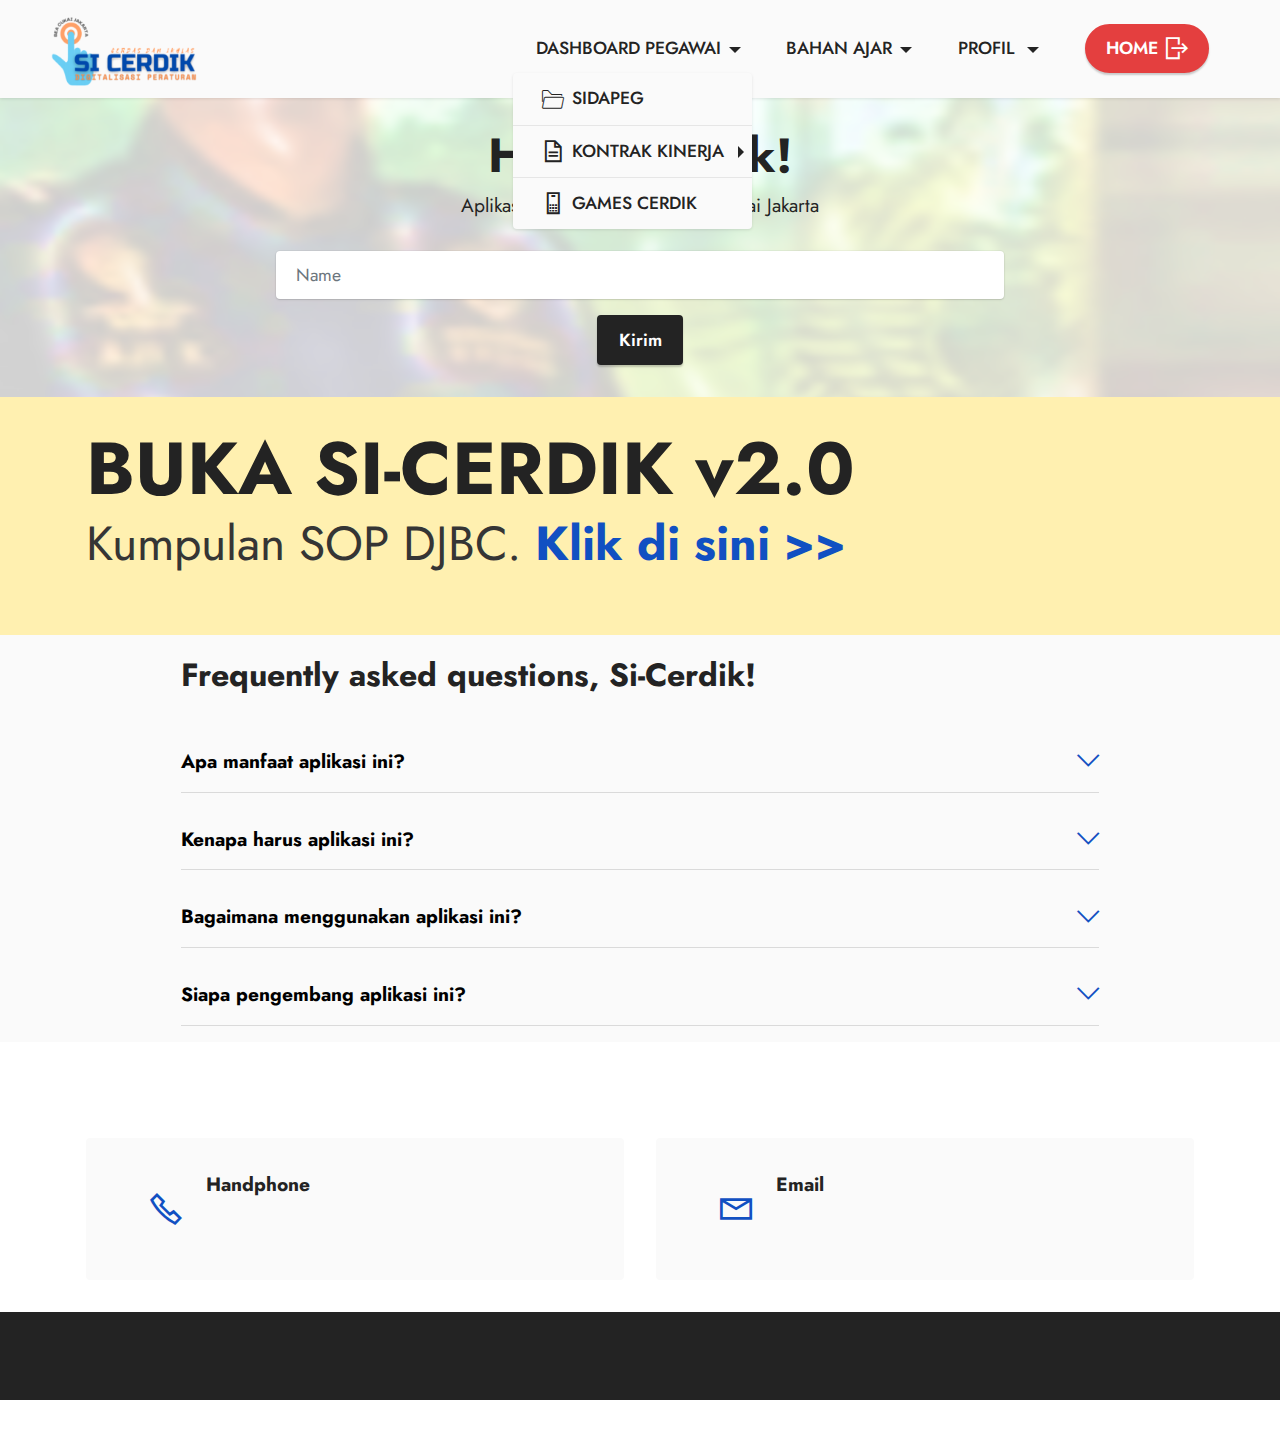
==== commit 05b08a5c: "create github pages" ====
--- a/index.html
+++ b/index.html
@@ -51,7 +51,7 @@
                 </div>
             </button>
             <div class="collapse navbar-collapse" id="navbarSupportedContent">
-                <ul class="navbar-nav nav-dropdown" data-app-modern-menu="true"><li class="nav-item dropdown"><a class="nav-link link text-black text-primary dropdown-toggle display-4" href="#" data-bs-auto-close="outside" aria-expanded="false" data-toggle="dropdown-submenu" data-bs-toggle="dropdown">DASHBOARD PEGAWAI</a><div class="dropdown-menu" aria-labelledby="dropdown-undefined"><a class="text-black text-primary dropdown-item show display-4" href="https://heylink.me/sidapegbchalim/" data-bs-auto-close="outside" aria-expanded="false" target="_blank"><span class="mbri-opened-folder mbr-iconfont mbr-iconfont-btn"></span>SIDAPEG</a><div class="dropdown"><a class="text-black text-primary dropdown-item dropdown-toggle display-4" href="#" data-bs-auto-close="outside" aria-expanded="false" data-toggle="dropdown-submenu" data-bs-toggle="dropdown"><span class="mobi-mbri mobi-mbri-file mbr-iconfont mbr-iconfont-btn"></span>KONTRAK KINERJA</a><div class="dropdown-menu dropdown-submenu" aria-labelledby="dropdown-undefined"><a class="text-black text-primary dropdown-item display-4" href="https://drive.google.com/drive/folders/1DlOE5OqDzMKc-zuo5y2khUUOV1DnfxhJ?usp=sharing" data-bs-auto-close="outside" aria-expanded="false" target="_blank">TAHUN 2019</a><a class="text-black text-primary dropdown-item display-4" href="#" data-bs-auto-close="outside" aria-expanded="false" target="_blank" data-bs-toggle="dropdown">TAHUN 2020</a><a class="text-black text-primary dropdown-item display-4" href="#https://tinyurl.com/kinerjabchalim2021" data-bs-auto-close="outside" aria-expanded="false" data-bs-toggle="dropdown" target="_blank">TAHUN 2021</a><a class="text-black text-primary dropdown-item show display-4" href="http://bit.ly/kinerjapegawaibcjakarta" data-bs-auto-close="outside" aria-expanded="false" data-bs-toggle="dropdown" target="_blank">TAHUN 2022</a><a class="text-black text-primary dropdown-item show display-4" href="https://drive.google.com/drive/folders/1jZPmlMUf5F7zhtqT9vP80uHHKESd_zF6" data-bs-auto-close="outside" aria-expanded="false" data-bs-toggle="dropdown" target="_blank">BANK IKU&nbsp;</a></div></div><a class="text-black text-primary show dropdown-item display-4" href="Games.html" data-bs-auto-close="outside" aria-expanded="false" data-bs-toggle="dropdown"><span class="mobi-mbri mobi-mbri-mobile mbr-iconfont mbr-iconfont-btn"></span>GAMES CERDIK</a></div></li><li class="nav-item dropdown"><a class="nav-link link text-black text-primary show dropdown-toggle display-4" href="#" data-bs-auto-close="outside" aria-expanded="false" data-toggle="dropdown-submenu" data-bs-toggle="dropdown">BAHAN AJAR</a><div class="dropdown-menu" aria-labelledby="dropdown-undefined"><a class="text-black text-primary show dropdown-item display-4" href="https://drive.google.com/drive/folders/1bE6xgUneM5WkOpBb0YBNve5VnlNVPzf_" data-bs-auto-close="outside" aria-expanded="true" target="_blank"><span class="mobi-mbri mobi-mbri-globe-2 mbr-iconfont mbr-iconfont-btn"></span>KEPABEANAN</a><a class="text-black text-primary show dropdown-item display-4" href="https://drive.google.com/drive/folders/1SqT7mUSmB16AoEVAQUA1xg0EMisbuvFm" data-bs-auto-close="outside" aria-expanded="true" data-bs-toggle="dropdown" target="_blank"><span class="mobi-mbri mobi-mbri-hot-cup mbr-iconfont mbr-iconfont-btn"></span>CUKAI</a><a class="text-black text-primary show dropdown-item display-4" href="https://drive.google.com/drive/u/2/folders/1qJeti6NvDSXRmP1K7u54zytEszxtb0Rb" data-bs-auto-close="outside" aria-expanded="true" data-bs-toggle="dropdown" target="_blank"><span class="mobi-mbri mobi-mbri-numbered-list mbr-iconfont mbr-iconfont-btn"></span>TEKNIS TUSI</a><a class="text-black text-primary show dropdown-item display-4" href="https://tinyurl.com/antikorupsi-bcjakarta " data-bs-auto-close="outside" aria-expanded="false" data-bs-toggle="dropdown" target="_blank"><span class="mobi-mbri mobi-mbri-user-2 mbr-iconfont mbr-iconfont-btn"></span>INTEGRITAS</a></div></li><li class="nav-item dropdown"><a class="nav-link link text-black text-primary dropdown-toggle display-4" href="#" data-bs-auto-close="outside" aria-expanded="true" data-toggle="dropdown-submenu" data-bs-toggle="dropdown">PROFIL&nbsp;</a><div class="dropdown-menu" aria-labelledby="dropdown-undefined"><a class="text-black text-primary dropdown-item display-4" href="Profil.html" data-bs-auto-close="outside" aria-expanded="false"><span class="mobi-mbri mobi-mbri-home mbr-iconfont mbr-iconfont-btn"></span>TENTANG KAMI</a><a class="text-black text-primary dropdown-item display-4" href="https://docs.google.com/forms/d/e/1FAIpQLSetl1yhswDYUCkGFmgak4aybktwTVxkvbJzFcNRFBhgCwv4lg/viewform" data-bs-auto-close="outside" aria-expanded="false" target="_blank"><span class="mobi-mbri mobi-mbri-paper-plane mbr-iconfont mbr-iconfont-btn"></span>KRITIK &amp; SARAN</a><div class="dropdown"><a class="text-black text-primary dropdown-item dropdown-toggle display-4" href="#" data-bs-auto-close="outside" aria-expanded="false" data-toggle="dropdown-submenu" data-bs-toggle="dropdown"><span class="mobi-mbri mobi-mbri-download mbr-iconfont mbr-iconfont-btn"></span>DOWNLOAD APP</a><div class="dropdown-menu dropdown-submenu" aria-labelledby="dropdown-undefined"><a class="text-black text-primary dropdown-item display-4" href="https://drive.google.com/file/d/1UhkJub2LTIWP0iYtrn_yr1YUDVYyJASz/view?usp=sharing" data-bs-auto-close="outside" aria-expanded="false"><span class="mobi-mbri mobi-mbri-desktop mbr-iconfont mbr-iconfont-btn"></span>KOMPUTER</a><a class="text-black text-primary dropdown-item display-4" href="https://files.appsgeyser.com/Si%20Cerdik%20BC%20Halim_14668733.apk?src=email" data-bs-auto-close="outside" aria-expanded="false"><span class="mobi-mbri mobi-mbri-mobirise mbr-iconfont mbr-iconfont-btn"></span>ANDROID</a></div></div></div></li></ul>
+                <ul class="navbar-nav nav-dropdown" data-app-modern-menu="true"><li class="nav-item dropdown"><a class="nav-link link text-black text-primary dropdown-toggle show display-4" href="#" data-bs-auto-close="outside" aria-expanded="false" data-toggle="dropdown-submenu" data-bs-toggle="dropdown">DASHBOARD PEGAWAI</a><div class="dropdown-menu show" aria-labelledby="dropdown-undefined" data-bs-popper="none"><a class="text-black text-primary dropdown-item show display-4" href="https://heylink.me/sidapegbchalim/" data-bs-auto-close="outside" aria-expanded="false" target="_blank"><span class="mbri-opened-folder mbr-iconfont mbr-iconfont-btn"></span>SIDAPEG</a><div class="dropdown"><a class="text-black text-primary dropdown-item dropdown-toggle display-4" href="#" data-bs-auto-close="outside" aria-expanded="false" data-toggle="dropdown-submenu" data-bs-toggle="dropdown"><span class="mobi-mbri mobi-mbri-file mbr-iconfont mbr-iconfont-btn"></span>KONTRAK KINERJA</a><div class="dropdown-menu dropdown-submenu" aria-labelledby="dropdown-undefined"><a class="text-black text-primary dropdown-item display-4" href="https://drive.google.com/drive/folders/1DlOE5OqDzMKc-zuo5y2khUUOV1DnfxhJ?usp=sharing" data-bs-auto-close="outside" aria-expanded="false" target="_blank">TAHUN 2019</a><a class="text-black text-primary dropdown-item display-4" href="#" data-bs-auto-close="outside" aria-expanded="false" target="_blank" data-bs-toggle="dropdown">TAHUN 2020</a><a class="text-black text-primary dropdown-item display-4" href="#https://tinyurl.com/kinerjabchalim2021" data-bs-auto-close="outside" aria-expanded="false" data-bs-toggle="dropdown" target="_blank">TAHUN 2021</a><a class="text-black text-primary dropdown-item show display-4" href="http://bit.ly/kinerjapegawaibcjakarta" data-bs-auto-close="outside" aria-expanded="false" data-bs-toggle="dropdown" target="_blank">TAHUN 2022</a><a class="text-black text-primary dropdown-item show display-4" href="https://drive.google.com/drive/folders/1jZPmlMUf5F7zhtqT9vP80uHHKESd_zF6" data-bs-auto-close="outside" aria-expanded="false" data-bs-toggle="dropdown" target="_blank">BANK IKU&nbsp;</a></div></div><a class="text-black text-primary show dropdown-item display-4" href="Games.html" data-bs-auto-close="outside" aria-expanded="false" data-bs-toggle="dropdown"><span class="mobi-mbri mobi-mbri-mobile mbr-iconfont mbr-iconfont-btn"></span>GAMES CERDIK</a></div></li><li class="nav-item dropdown"><a class="nav-link link text-black text-primary dropdown-toggle display-4" href="#" data-bs-auto-close="outside" aria-expanded="false" data-toggle="dropdown-submenu" data-bs-toggle="dropdown">BAHAN AJAR</a><div class="dropdown-menu" aria-labelledby="dropdown-undefined"><a class="text-black text-primary show dropdown-item display-4" href="https://drive.google.com/drive/folders/1bE6xgUneM5WkOpBb0YBNve5VnlNVPzf_" data-bs-auto-close="outside" aria-expanded="false" target="_blank"><span class="mobi-mbri mobi-mbri-globe-2 mbr-iconfont mbr-iconfont-btn"></span>KEPABEANAN</a><a class="text-black text-primary show dropdown-item display-4" href="https://drive.google.com/drive/folders/1SqT7mUSmB16AoEVAQUA1xg0EMisbuvFm" data-bs-auto-close="outside" aria-expanded="false" data-bs-toggle="dropdown" target="_blank"><span class="mobi-mbri mobi-mbri-hot-cup mbr-iconfont mbr-iconfont-btn"></span>CUKAI</a><a class="text-black text-primary show dropdown-item display-4" href="https://drive.google.com/drive/u/2/folders/1qJeti6NvDSXRmP1K7u54zytEszxtb0Rb" data-bs-auto-close="outside" aria-expanded="false" data-bs-toggle="dropdown" target="_blank"><span class="mobi-mbri mobi-mbri-numbered-list mbr-iconfont mbr-iconfont-btn"></span>TEKNIS TUSI</a><a class="text-black text-primary show dropdown-item display-4" href="https://tinyurl.com/antikorupsi-bcjakarta " data-bs-auto-close="outside" aria-expanded="false" data-bs-toggle="dropdown" target="_blank"><span class="mobi-mbri mobi-mbri-user-2 mbr-iconfont mbr-iconfont-btn"></span>INTEGRITAS</a></div></li><li class="nav-item dropdown"><a class="nav-link link text-black text-primary dropdown-toggle display-4" href="#" data-bs-auto-close="outside" aria-expanded="false" data-toggle="dropdown-submenu" data-bs-toggle="dropdown">PROFIL&nbsp;</a><div class="dropdown-menu" aria-labelledby="dropdown-undefined"><a class="text-black text-primary dropdown-item display-4" href="Profil.html" data-bs-auto-close="outside" aria-expanded="false"><span class="mobi-mbri mobi-mbri-home mbr-iconfont mbr-iconfont-btn"></span>TENTANG KAMI</a><a class="text-black text-primary dropdown-item display-4" href="https://docs.google.com/forms/d/e/1FAIpQLSetl1yhswDYUCkGFmgak4aybktwTVxkvbJzFcNRFBhgCwv4lg/viewform" data-bs-auto-close="outside" aria-expanded="false" target="_blank"><span class="mobi-mbri mobi-mbri-paper-plane mbr-iconfont mbr-iconfont-btn"></span>KRITIK &amp; SARAN</a><div class="dropdown"><a class="text-black text-primary dropdown-item dropdown-toggle display-4" href="#" data-bs-auto-close="outside" aria-expanded="false" data-toggle="dropdown-submenu" data-bs-toggle="dropdown"><span class="mobi-mbri mobi-mbri-download mbr-iconfont mbr-iconfont-btn"></span>DOWNLOAD APP</a><div class="dropdown-menu dropdown-submenu" aria-labelledby="dropdown-undefined"><a class="text-black text-primary dropdown-item display-4" href="https://drive.google.com/file/d/1UhkJub2LTIWP0iYtrn_yr1YUDVYyJASz/view?usp=sharing" data-bs-auto-close="outside" aria-expanded="false"><span class="mobi-mbri mobi-mbri-desktop mbr-iconfont mbr-iconfont-btn"></span>KOMPUTER</a><a class="text-black text-primary dropdown-item display-4" href="https://files.appsgeyser.com/Si%20Cerdik%20BC%20Halim_14668733.apk?src=email" data-bs-auto-close="outside" aria-expanded="false"><span class="mobi-mbri mobi-mbri-mobirise mbr-iconfont mbr-iconfont-btn"></span>ANDROID</a><a class="text-black text-primary dropdown-item show display-4" href="#" data-bs-auto-close="outside" aria-expanded="false" data-bs-toggle="dropdown">New Item</a></div></div></div></li></ul>
                 
                 <div class="navbar-buttons mbr-section-btn"><a class="btn btn-secondary display-4" href="index.html"><span class="mobi-mbri mobi-mbri-logout mbr-iconfont mbr-iconfont-btn"></span>HOME</a></div>
             </div>
@@ -70,7 +70,7 @@
         </div>
         <div class="row justify-content-center mt-4">
             <div class="col-lg-8 mx-auto mbr-form" data-form-type="formoid">
-                <form action="https://mobirise.eu/" method="POST" class="mbr-form form-with-styler" data-form-title="Form Name"><input type="hidden" name="email" data-form-email="true" value="oHOQbDsoFxDm1Xpbh/9EDepP4Khy82IJIfn1bU+ymg1ufkiR/PtuQEQ0G9lrdpyGR3oBNbjtKdzdJdnmqXCMOsgTrNCMBZLGI+oZMN6ZTu+n8ucI85pkZxYiE5xcw6BY">
+                <form action="https://mobirise.eu/" method="POST" class="mbr-form form-with-styler" data-form-title="Form Name"><input type="hidden" name="email" data-form-email="true" value="nzo3dPh9a+ip4Dd4JKsLxLz8rBJEhgZIO+Guq5zs5d+6LyVEP+MymysN2BGLIA8o5dpf7vkEhMW9R052GtJp/xlMyLNIh7mPxOZuUbR/lfCEpGyGM26fkm1QDgbAuYIg">
                     <div class="row">
                         <div hidden="hidden" data-form-alert="" class="alert alert-success col-12">Silahkan klik tombol Si-Cerdik di bawah ini!</div>
                         <div hidden="hidden" data-form-alert-danger="" class="alert alert-danger col-12">Oops...! some
@@ -118,15 +118,15 @@
                     <h3 class="mbr-section-title mb-0 mbr-fonts-style display-5"><strong>Frequently asked questions, Si-Cerdik!</strong></h3>
                     
                 </div>
-                <div id="bootstrap-accordion_3" class="panel-group accordionStyles accordion" role="tablist" aria-multiselectable="true">
-                    <div class="card mb-3">
-                        <div class="card-header" role="tab" id="headingOne">
-                            <a role="button" class="panel-title collapsed" data-toggle="collapse" data-bs-toggle="collapse" data-core="" href="#collapse1_3" aria-expanded="false" aria-controls="collapse1">
+                <div id="bootstrap-accordion_10" class="panel-group accordionStyles accordion" role="tablist" aria-multiselectable="true">
+                    <div class="card mb-3">
+                        <div class="card-header" role="tab" id="headingOne">
+                            <a role="button" class="panel-title collapsed" data-toggle="collapse" data-bs-toggle="collapse" data-core="" href="#collapse1_10" aria-expanded="false" aria-controls="collapse1">
                                 <h6 class="panel-title-edit mbr-fonts-style mb-0 display-7"><strong>Apa manfaat aplikasi ini?</strong></h6>
                                 <span class="sign mbr-iconfont mbri-arrow-down"></span>
                             </a>
                         </div>
-                        <div id="collapse1_3" class="panel-collapse noScroll collapse" role="tabpanel" aria-labelledby="headingOne" data-parent="#bootstrap-accordion_3" data-bs-parent="#accordion">
+                        <div id="collapse1_10" class="panel-collapse noScroll collapse" role="tabpanel" aria-labelledby="headingOne" data-parent="#bootstrap-accordion_10" data-bs-parent="#accordion">
                             <div class="panel-body">
                                 <p class="mbr-fonts-style panel-text display-4">Si-Cerdik hadir sebagai <em>dashboard </em>bagi Anda untuk mengakses peraturan dan/atau SOP terkait pelaksanaan tugas kepabeanan dan cukai yang sangat dibutuhkan.</p>
                             </div>
@@ -134,12 +134,12 @@
                     </div>
                     <div class="card mb-3">
                         <div class="card-header" role="tab" id="headingOne">
-                            <a role="button" class="panel-title collapsed" data-toggle="collapse" data-bs-toggle="collapse" data-core="" href="#collapse2_3" aria-expanded="false" aria-controls="collapse2">
+                            <a role="button" class="panel-title collapsed" data-toggle="collapse" data-bs-toggle="collapse" data-core="" href="#collapse2_10" aria-expanded="false" aria-controls="collapse2">
                                 <h6 class="panel-title-edit mbr-fonts-style mb-0 display-7"><strong>Kenapa harus aplikasi ini?</strong></h6>
                                 <span class="sign mbr-iconfont mbri-arrow-down"></span>
                             </a>
                         </div>
-                        <div id="collapse2_3" class="panel-collapse noScroll collapse" role="tabpanel" aria-labelledby="headingOne" data-parent="#bootstrap-accordion_3" data-bs-parent="#accordion">
+                        <div id="collapse2_10" class="panel-collapse noScroll collapse" role="tabpanel" aria-labelledby="headingOne" data-parent="#bootstrap-accordion_10" data-bs-parent="#accordion">
                             <div class="panel-body">
                                 <p class="mbr-fonts-style panel-text display-4">
                                     Aplikasi ini mendukung peningkatan kompetensi dan keahlian pegawai dalam pelaksanaan tugas sehari-hari.</p>
@@ -148,12 +148,12 @@
                     </div>
                     <div class="card mb-3">
                         <div class="card-header" role="tab" id="headingOne">
-                            <a role="button" class="panel-title collapsed" data-toggle="collapse" data-bs-toggle="collapse" data-core="" href="#collapse3_3" aria-expanded="false" aria-controls="collapse3">
+                            <a role="button" class="panel-title collapsed" data-toggle="collapse" data-bs-toggle="collapse" data-core="" href="#collapse3_10" aria-expanded="false" aria-controls="collapse3">
                                 <h6 class="panel-title-edit mbr-fonts-style mb-0 display-7"><strong>Bagaimana menggunakan aplikasi ini?</strong></h6>
                                 <span class="sign mbr-iconfont mbri-arrow-down"></span>
                             </a>
                         </div>
-                        <div id="collapse3_3" class="panel-collapse noScroll collapse" role="tabpanel" aria-labelledby="headingOne" data-parent="#bootstrap-accordion_3" data-bs-parent="#accordion">
+                        <div id="collapse3_10" class="panel-collapse noScroll collapse" role="tabpanel" aria-labelledby="headingOne" data-parent="#bootstrap-accordion_10" data-bs-parent="#accordion">
                             <div class="panel-body">
                                 <p class="mbr-fonts-style panel-text display-4">
                                     Sangat mudah! Cukup menekan tombol klik di sini Si-Cerdik!</p>
@@ -162,12 +162,12 @@
                     </div>
                     <div class="card mb-3">
                         <div class="card-header" role="tab" id="headingOne">
-                            <a role="button" class="panel-title collapsed" data-toggle="collapse" data-bs-toggle="collapse" data-core="" href="#collapse4_3" aria-expanded="false" aria-controls="collapse4">
+                            <a role="button" class="panel-title collapsed" data-toggle="collapse" data-bs-toggle="collapse" data-core="" href="#collapse4_10" aria-expanded="false" aria-controls="collapse4">
                                 <h6 class="panel-title-edit mbr-fonts-style mb-0 display-7"><strong>Siapa pengembang aplikasi ini?</strong></h6>
                                 <span class="sign mbr-iconfont mbri-arrow-down"></span>
                             </a>
                         </div>
-                        <div id="collapse4_3" class="panel-collapse noScroll collapse" role="tabpanel" aria-labelledby="headingOne" data-parent="#bootstrap-accordion_3" data-bs-parent="#accordion">
+                        <div id="collapse4_10" class="panel-collapse noScroll collapse" role="tabpanel" aria-labelledby="headingOne" data-parent="#bootstrap-accordion_10" data-bs-parent="#accordion">
                             <div class="panel-body">
                                 <p class="mbr-fonts-style panel-text display-4">
                                     Aplikasi ini telah dikembangkan oleh Seksi Kepatuhan Internal KPPBC Jakarta menjadi versi 2.0 dengan tampilan lebih menarik, lengkap dan sangat mudah diakses secara online kapanpun dan dimanapun.</p>
@@ -238,7 +238,7 @@
             </div>
         </div>
     </div>
-</section><section style="background-color: #fff; font-family: -apple-system, BlinkMacSystemFont, 'Segoe UI', 'Roboto', 'Helvetica Neue', Arial, sans-serif; color:#aaa; font-size:12px; padding: 0; align-items: center; display: flex;"><a href="https://mobirise.site/l" style="flex: 1 1; height: 3rem; padding-left: 1rem;"></a><p style="flex: 0 0 auto; margin:0; padding-right:1rem;">Website was <a href="https://mobirise.site/g" style="color:#aaa;">built</a> with Mobirise</p></section><script src="assets/bootstrap/js/bootstrap.bundle.min.js"></script>  <script src="assets/smoothscroll/smooth-scroll.js"></script>  <script src="assets/ytplayer/index.js"></script>  <script src="assets/dropdown/js/navbar-dropdown.js"></script>  <script src="assets/mbr-switch-arrow/mbr-switch-arrow.js"></script>  <script src="assets/theme/js/script.js"></script>  <script src="assets/formoid/formoid.min.js"></script>  
+</section><section style="background-color: #fff; font-family: -apple-system, BlinkMacSystemFont, 'Segoe UI', 'Roboto', 'Helvetica Neue', Arial, sans-serif; color:#aaa; font-size:12px; padding: 0; align-items: center; display: flex;"><a href="https://mobirise.site/r" style="flex: 1 1; height: 3rem; padding-left: 1rem;"></a><p style="flex: 0 0 auto; margin:0; padding-right:1rem;">Website was <a href="https://mobirise.site/g" style="color:#aaa;">created</a> with Mobirise</p></section><script src="assets/bootstrap/js/bootstrap.bundle.min.js"></script>  <script src="assets/smoothscroll/smooth-scroll.js"></script>  <script src="assets/ytplayer/index.js"></script>  <script src="assets/dropdown/js/navbar-dropdown.js"></script>  <script src="assets/mbr-switch-arrow/mbr-switch-arrow.js"></script>  <script src="assets/theme/js/script.js"></script>  <script src="assets/formoid/formoid.min.js"></script>  
   
   
  <div id="scrollToTop" class="scrollToTop mbr-arrow-up"><a style="text-align: center;"><i class="mbr-arrow-up-icon mbr-arrow-up-icon-cm cm-icon cm-icon-smallarrow-up"></i></a></div>
--- a/assets/mobirise/css/mbr-additional.css
+++ b/assets/mobirise/css/mbr-additional.css
@@ -2594,406 +2594,3 @@
   background-color: #232323;
   overflow: hidden;
 }
-.cid-sMEIsxJthN .navbar-dropdown {
-  position: relative !important;
-}
-.cid-sMEIsxJthN .dropdown-item:before {
-  font-family: Moririse2 !important;
-  content: "\e966";
-  display: inline-block;
-  width: 0;
-  position: absolute;
-  left: 1rem;
-  top: 0.5rem;
-  margin-right: 0.5rem;
-  line-height: 1;
-  font-size: inherit;
-  vertical-align: middle;
-  text-align: center;
-  overflow: hidden;
-  transform: scale(0, 1);
-  transition: all 0.25s ease-in-out;
-}
-.cid-sMEIsxJthN .dropdown-menu {
-  padding: 0;
-  border-radius: 4px;
-  box-shadow: 0 1px 3px 0 rgba(0, 0, 0, 0.1);
-}
-.cid-sMEIsxJthN .dropdown-item {
-  border-bottom: 1px solid #e6e6e6;
-}
-.cid-sMEIsxJthN .dropdown-item:hover,
-.cid-sMEIsxJthN .dropdown-item:focus {
-  background: #1150c2 !important;
-  color: white !important;
-}
-.cid-sMEIsxJthN .dropdown-item:first-child {
-  border-top-left-radius: 4px;
-  border-top-right-radius: 4px;
-}
-.cid-sMEIsxJthN .dropdown-item:last-child {
-  border-bottom: none;
-  border-bottom-left-radius: 4px;
-  border-bottom-right-radius: 4px;
-}
-.cid-sMEIsxJthN .nav-dropdown .link {
-  padding: 0 0.3em !important;
-  margin: 0.667em 1em !important;
-}
-.cid-sMEIsxJthN .nav-dropdown .link.dropdown-toggle::after {
-  margin-left: 0.5rem;
-  margin-top: 0.2rem;
-}
-.cid-sMEIsxJthN .nav-link {
-  position: relative;
-}
-.cid-sMEIsxJthN .container {
-  display: flex;
-  margin: auto;
-}
-.cid-sMEIsxJthN .iconfont-wrapper {
-  color: #000000 !important;
-  font-size: 1.5rem;
-  padding-right: 0.5rem;
-}
-.cid-sMEIsxJthN .dropdown-menu,
-.cid-sMEIsxJthN .navbar.opened {
-  background: #fafafa !important;
-}
-.cid-sMEIsxJthN .nav-item:focus,
-.cid-sMEIsxJthN .nav-link:focus {
-  outline: none;
-}
-.cid-sMEIsxJthN .dropdown .dropdown-menu .dropdown-item {
-  width: auto;
-  transition: all 0.25s ease-in-out;
-}
-.cid-sMEIsxJthN .dropdown .dropdown-menu .dropdown-item::after {
-  right: 0.5rem;
-}
-.cid-sMEIsxJthN .dropdown .dropdown-menu .dropdown-item .mbr-iconfont {
-  margin-right: 0.5rem;
-  vertical-align: sub;
-}
-.cid-sMEIsxJthN .dropdown .dropdown-menu .dropdown-item .mbr-iconfont:before {
-  display: inline-block;
-  transform: scale(1, 1);
-  transition: all 0.25s ease-in-out;
-}
-.cid-sMEIsxJthN .collapsed .dropdown-menu .dropdown-item:before {
-  display: none;
-}
-.cid-sMEIsxJthN .collapsed .dropdown .dropdown-menu .dropdown-item {
-  padding: 0.235em 1.5em 0.235em 1.5em !important;
-  transition: none;
-  margin: 0 !important;
-}
-.cid-sMEIsxJthN .navbar {
-  min-height: 70px;
-  transition: all 0.3s;
-  border-bottom: 1px solid transparent;
-  box-shadow: 0 1px 3px 0 rgba(0, 0, 0, 0.1);
-  background: #fafafa;
-}
-.cid-sMEIsxJthN .navbar.opened {
-  transition: all 0.3s;
-}
-.cid-sMEIsxJthN .navbar .dropdown-item {
-  padding: 0.5rem 1.8rem;
-}
-.cid-sMEIsxJthN .navbar .navbar-logo img {
-  width: auto;
-}
-.cid-sMEIsxJthN .navbar .navbar-collapse {
-  justify-content: flex-end;
-  z-index: 1;
-}
-.cid-sMEIsxJthN .navbar.collapsed {
-  justify-content: center;
-}
-.cid-sMEIsxJthN .navbar.collapsed .nav-item .nav-link::before {
-  display: none;
-}
-.cid-sMEIsxJthN .navbar.collapsed.opened .dropdown-menu {
-  top: 0;
-}
-@media (min-width: 992px) {
-  .cid-sMEIsxJthN .navbar.collapsed.opened:not(.navbar-short) .navbar-collapse {
-    max-height: calc(98.5vh - 4.8rem);
-  }
-}
-.cid-sMEIsxJthN .navbar.collapsed .dropdown-menu .dropdown-submenu {
-  left: 0 !important;
-}
-.cid-sMEIsxJthN .navbar.collapsed .dropdown-menu .dropdown-item:after {
-  right: auto;
-}
-.cid-sMEIsxJthN .navbar.collapsed .dropdown-menu .dropdown-toggle[data-toggle="dropdown-submenu"]:after {
-  margin-left: 0.5rem;
-  margin-top: 0.2rem;
-  border-top: 0.35em solid;
-  border-right: 0.35em solid transparent;
-  border-left: 0.35em solid transparent;
-  border-bottom: 0;
-  top: 41%;
-}
-.cid-sMEIsxJthN .navbar.collapsed ul.navbar-nav li {
-  margin: auto;
-}
-.cid-sMEIsxJthN .navbar.collapsed .dropdown-menu .dropdown-item {
-  padding: 0.25rem 1.5rem;
-  text-align: center;
-}
-.cid-sMEIsxJthN .navbar.collapsed .icons-menu {
-  padding-left: 0;
-  padding-right: 0;
-  padding-top: 0.5rem;
-  padding-bottom: 0.5rem;
-}
-@media (max-width: 991px) {
-  .cid-sMEIsxJthN .navbar .nav-item .nav-link::before {
-    display: none;
-  }
-  .cid-sMEIsxJthN .navbar.opened .dropdown-menu {
-    top: 0;
-  }
-  .cid-sMEIsxJthN .navbar .dropdown-menu .dropdown-submenu {
-    left: 0 !important;
-  }
-  .cid-sMEIsxJthN .navbar .dropdown-menu .dropdown-item:after {
-    right: auto;
-  }
-  .cid-sMEIsxJthN .navbar .dropdown-menu .dropdown-toggle[data-toggle="dropdown-submenu"]:after {
-    margin-left: 0.5rem;
-    margin-top: 0.2rem;
-    border-top: 0.35em solid;
-    border-right: 0.35em solid transparent;
-    border-left: 0.35em solid transparent;
-    border-bottom: 0;
-    top: 40%;
-  }
-  .cid-sMEIsxJthN .navbar .navbar-logo img {
-    height: 3rem !important;
-  }
-  .cid-sMEIsxJthN .navbar ul.navbar-nav li {
-    margin: auto;
-  }
-  .cid-sMEIsxJthN .navbar .dropdown-menu .dropdown-item {
-    padding: 0.25rem 1.5rem !important;
-    text-align: center;
-  }
-  .cid-sMEIsxJthN .navbar .navbar-brand {
-    flex-shrink: initial;
-    flex-basis: auto;
-    word-break: break-word;
-    padding-right: 2rem;
-  }
-  .cid-sMEIsxJthN .navbar .navbar-toggler {
-    flex-basis: auto;
-  }
-  .cid-sMEIsxJthN .navbar .icons-menu {
-    padding-left: 0;
-    padding-top: 0.5rem;
-    padding-bottom: 0.5rem;
-  }
-}
-.cid-sMEIsxJthN .navbar.navbar-short {
-  min-height: 60px;
-}
-.cid-sMEIsxJthN .navbar.navbar-short .navbar-logo img {
-  height: 2.5rem !important;
-}
-.cid-sMEIsxJthN .navbar.navbar-short .navbar-brand {
-  min-height: 60px;
-  padding: 0;
-}
-.cid-sMEIsxJthN .navbar-brand {
-  min-height: 70px;
-  flex-shrink: 0;
-  align-items: center;
-  margin-right: 0;
-  padding: 10px 0;
-  transition: all 0.3s;
-  word-break: break-word;
-  z-index: 1;
-}
-.cid-sMEIsxJthN .navbar-brand .navbar-caption {
-  line-height: inherit !important;
-}
-.cid-sMEIsxJthN .navbar-brand .navbar-logo a {
-  outline: none;
-}
-.cid-sMEIsxJthN .dropdown-item.active,
-.cid-sMEIsxJthN .dropdown-item:active {
-  background-color: transparent;
-}
-.cid-sMEIsxJthN .navbar-expand-lg .navbar-nav .nav-link {
-  padding: 0;
-}
-.cid-sMEIsxJthN .nav-dropdown .link.dropdown-toggle {
-  margin-right: 1.667em;
-}
-.cid-sMEIsxJthN .nav-dropdown .link.dropdown-toggle[aria-expanded="true"] {
-  margin-right: 0;
-  padding: 0.667em 1.667em;
-}
-.cid-sMEIsxJthN .navbar.navbar-expand-lg .dropdown .dropdown-menu {
-  background: #fafafa;
-}
-.cid-sMEIsxJthN .navbar.navbar-expand-lg .dropdown .dropdown-menu .dropdown-submenu {
-  margin: 0;
-  left: 100%;
-}
-.cid-sMEIsxJthN .navbar .dropdown.open > .dropdown-menu {
-  display: block;
-}
-.cid-sMEIsxJthN ul.navbar-nav {
-  flex-wrap: wrap;
-}
-.cid-sMEIsxJthN .navbar-buttons {
-  text-align: center;
-  min-width: 170px;
-}
-.cid-sMEIsxJthN button.navbar-toggler {
-  outline: none;
-  width: 31px;
-  height: 20px;
-  cursor: pointer;
-  transition: all 0.2s;
-  position: relative;
-  align-self: center;
-}
-.cid-sMEIsxJthN button.navbar-toggler .hamburger span {
-  position: absolute;
-  right: 0;
-  width: 30px;
-  height: 2px;
-  border-right: 5px;
-  background-color: #1150c2;
-}
-.cid-sMEIsxJthN button.navbar-toggler .hamburger span:nth-child(1) {
-  top: 0;
-  transition: all 0.2s;
-}
-.cid-sMEIsxJthN button.navbar-toggler .hamburger span:nth-child(2) {
-  top: 8px;
-  transition: all 0.15s;
-}
-.cid-sMEIsxJthN button.navbar-toggler .hamburger span:nth-child(3) {
-  top: 8px;
-  transition: all 0.15s;
-}
-.cid-sMEIsxJthN button.navbar-toggler .hamburger span:nth-child(4) {
-  top: 16px;
-  transition: all 0.2s;
-}
-.cid-sMEIsxJthN nav.opened .hamburger span:nth-child(1) {
-  top: 8px;
-  width: 0;
-  opacity: 0;
-  right: 50%;
-  transition: all 0.2s;
-}
-.cid-sMEIsxJthN nav.opened .hamburger span:nth-child(2) {
-  transform: rotate(45deg);
-  transition: all 0.25s;
-}
-.cid-sMEIsxJthN nav.opened .hamburger span:nth-child(3) {
-  transform: rotate(-45deg);
-  transition: all 0.25s;
-}
-.cid-sMEIsxJthN nav.opened .hamburger span:nth-child(4) {
-  top: 8px;
-  width: 0;
-  opacity: 0;
-  right: 50%;
-  transition: all 0.2s;
-}
-.cid-sMEIsxJthN .navbar-dropdown {
-  padding: 0 1rem;
-}
-.cid-sMEIsxJthN a.nav-link {
-  display: flex;
-  align-items: center;
-  justify-content: center;
-}
-.cid-sMEIsxJthN .icons-menu {
-  flex-wrap: nowrap;
-  display: flex;
-  justify-content: center;
-  padding-left: 1rem;
-  padding-right: 1rem;
-  padding-top: 0.3rem;
-  text-align: center;
-}
-@media screen and (-ms-high-contrast: active), (-ms-high-contrast: none) {
-  .cid-sMEIsxJthN .navbar {
-    height: 70px;
-  }
-  .cid-sMEIsxJthN .navbar.opened {
-    height: auto;
-  }
-  .cid-sMEIsxJthN .nav-item .nav-link:hover::before {
-    width: 175%;
-    max-width: calc(100% + 2rem);
-    left: -1rem;
-  }
-}
-.cid-sMEIszfhlf {
-  padding-top: 5rem;
-  padding-bottom: 5rem;
-  background-color: #fff0b0;
-}
-.cid-sMEIszfhlf .number-wrap {
-  color: #000000;
-  text-align: center;
-}
-.cid-sMEIszfhlf .number {
-  color: #6592e6;
-}
-.cid-sMEIszfhlf .period {
-  display: block;
-}
-.cid-sMEIszfhlf .dot {
-  display: none;
-}
-@media (max-width: 767px) {
-  .cid-sMEIszfhlf .period {
-    font-size: 0.8rem;
-  }
-}
-.cid-sMEIszfhlf .btn {
-  height: 100%;
-  margin: 0;
-}
-.cid-sMEIszfhlf .mbr-section-btn {
-  margin-bottom: 1.2rem;
-}
-.cid-sMEIszfhlf .icons-menu .soc-item {
-  padding-left: 8px;
-  padding-right: 8px;
-}
-.cid-sMEIszfhlf .icons-menu .soc-item .mbr-iconfont {
-  font-size: 2rem;
-  display: flex;
-  border-radius: 50%;
-  text-align: center;
-  color: #1150c2;
-  border: 2px solid #1150c2;
-  justify-content: center;
-  align-content: center;
-  transition: all 0.3s;
-}
-.cid-sMEIszfhlf .icons-menu .soc-item .mbr-iconfont:before {
-  padding: 0.6rem;
-}
-.cid-sMEIszfhlf .icons-menu .soc-item .mbr-iconfont:hover {
-  background-color: #1150c2;
-  color: #ffffff;
-}
-.cid-sMEIsApd0i {
-  padding-top: 30px;
-  padding-bottom: 30px;
-  background-color: #232323;
-  overflow: hidden;
-}
--- a/assets/mobirise/css/mbr-additional.css
+++ b/assets/mobirise/css/mbr-additional.css
@@ -2594,406 +2594,3 @@
   background-color: #232323;
   overflow: hidden;
 }
-.cid-sMEIsxJthN .navbar-dropdown {
-  position: relative !important;
-}
-.cid-sMEIsxJthN .dropdown-item:before {
-  font-family: Moririse2 !important;
-  content: "\e966";
-  display: inline-block;
-  width: 0;
-  position: absolute;
-  left: 1rem;
-  top: 0.5rem;
-  margin-right: 0.5rem;
-  line-height: 1;
-  font-size: inherit;
-  vertical-align: middle;
-  text-align: center;
-  overflow: hidden;
-  transform: scale(0, 1);
-  transition: all 0.25s ease-in-out;
-}
-.cid-sMEIsxJthN .dropdown-menu {
-  padding: 0;
-  border-radius: 4px;
-  box-shadow: 0 1px 3px 0 rgba(0, 0, 0, 0.1);
-}
-.cid-sMEIsxJthN .dropdown-item {
-  border-bottom: 1px solid #e6e6e6;
-}
-.cid-sMEIsxJthN .dropdown-item:hover,
-.cid-sMEIsxJthN .dropdown-item:focus {
-  background: #1150c2 !important;
-  color: white !important;
-}
-.cid-sMEIsxJthN .dropdown-item:first-child {
-  border-top-left-radius: 4px;
-  border-top-right-radius: 4px;
-}
-.cid-sMEIsxJthN .dropdown-item:last-child {
-  border-bottom: none;
-  border-bottom-left-radius: 4px;
-  border-bottom-right-radius: 4px;
-}
-.cid-sMEIsxJthN .nav-dropdown .link {
-  padding: 0 0.3em !important;
-  margin: 0.667em 1em !important;
-}
-.cid-sMEIsxJthN .nav-dropdown .link.dropdown-toggle::after {
-  margin-left: 0.5rem;
-  margin-top: 0.2rem;
-}
-.cid-sMEIsxJthN .nav-link {
-  position: relative;
-}
-.cid-sMEIsxJthN .container {
-  display: flex;
-  margin: auto;
-}
-.cid-sMEIsxJthN .iconfont-wrapper {
-  color: #000000 !important;
-  font-size: 1.5rem;
-  padding-right: 0.5rem;
-}
-.cid-sMEIsxJthN .dropdown-menu,
-.cid-sMEIsxJthN .navbar.opened {
-  background: #fafafa !important;
-}
-.cid-sMEIsxJthN .nav-item:focus,
-.cid-sMEIsxJthN .nav-link:focus {
-  outline: none;
-}
-.cid-sMEIsxJthN .dropdown .dropdown-menu .dropdown-item {
-  width: auto;
-  transition: all 0.25s ease-in-out;
-}
-.cid-sMEIsxJthN .dropdown .dropdown-menu .dropdown-item::after {
-  right: 0.5rem;
-}
-.cid-sMEIsxJthN .dropdown .dropdown-menu .dropdown-item .mbr-iconfont {
-  margin-right: 0.5rem;
-  vertical-align: sub;
-}
-.cid-sMEIsxJthN .dropdown .dropdown-menu .dropdown-item .mbr-iconfont:before {
-  display: inline-block;
-  transform: scale(1, 1);
-  transition: all 0.25s ease-in-out;
-}
-.cid-sMEIsxJthN .collapsed .dropdown-menu .dropdown-item:before {
-  display: none;
-}
-.cid-sMEIsxJthN .collapsed .dropdown .dropdown-menu .dropdown-item {
-  padding: 0.235em 1.5em 0.235em 1.5em !important;
-  transition: none;
-  margin: 0 !important;
-}
-.cid-sMEIsxJthN .navbar {
-  min-height: 70px;
-  transition: all 0.3s;
-  border-bottom: 1px solid transparent;
-  box-shadow: 0 1px 3px 0 rgba(0, 0, 0, 0.1);
-  background: #fafafa;
-}
-.cid-sMEIsxJthN .navbar.opened {
-  transition: all 0.3s;
-}
-.cid-sMEIsxJthN .navbar .dropdown-item {
-  padding: 0.5rem 1.8rem;
-}
-.cid-sMEIsxJthN .navbar .navbar-logo img {
-  width: auto;
-}
-.cid-sMEIsxJthN .navbar .navbar-collapse {
-  justify-content: flex-end;
-  z-index: 1;
-}
-.cid-sMEIsxJthN .navbar.collapsed {
-  justify-content: center;
-}
-.cid-sMEIsxJthN .navbar.collapsed .nav-item .nav-link::before {
-  display: none;
-}
-.cid-sMEIsxJthN .navbar.collapsed.opened .dropdown-menu {
-  top: 0;
-}
-@media (min-width: 992px) {
-  .cid-sMEIsxJthN .navbar.collapsed.opened:not(.navbar-short) .navbar-collapse {
-    max-height: calc(98.5vh - 4.8rem);
-  }
-}
-.cid-sMEIsxJthN .navbar.collapsed .dropdown-menu .dropdown-submenu {
-  left: 0 !important;
-}
-.cid-sMEIsxJthN .navbar.collapsed .dropdown-menu .dropdown-item:after {
-  right: auto;
-}
-.cid-sMEIsxJthN .navbar.collapsed .dropdown-menu .dropdown-toggle[data-toggle="dropdown-submenu"]:after {
-  margin-left: 0.5rem;
-  margin-top: 0.2rem;
-  border-top: 0.35em solid;
-  border-right: 0.35em solid transparent;
-  border-left: 0.35em solid transparent;
-  border-bottom: 0;
-  top: 41%;
-}
-.cid-sMEIsxJthN .navbar.collapsed ul.navbar-nav li {
-  margin: auto;
-}
-.cid-sMEIsxJthN .navbar.collapsed .dropdown-menu .dropdown-item {
-  padding: 0.25rem 1.5rem;
-  text-align: center;
-}
-.cid-sMEIsxJthN .navbar.collapsed .icons-menu {
-  padding-left: 0;
-  padding-right: 0;
-  padding-top: 0.5rem;
-  padding-bottom: 0.5rem;
-}
-@media (max-width: 991px) {
-  .cid-sMEIsxJthN .navbar .nav-item .nav-link::before {
-    display: none;
-  }
-  .cid-sMEIsxJthN .navbar.opened .dropdown-menu {
-    top: 0;
-  }
-  .cid-sMEIsxJthN .navbar .dropdown-menu .dropdown-submenu {
-    left: 0 !important;
-  }
-  .cid-sMEIsxJthN .navbar .dropdown-menu .dropdown-item:after {
-    right: auto;
-  }
-  .cid-sMEIsxJthN .navbar .dropdown-menu .dropdown-toggle[data-toggle="dropdown-submenu"]:after {
-    margin-left: 0.5rem;
-    margin-top: 0.2rem;
-    border-top: 0.35em solid;
-    border-right: 0.35em solid transparent;
-    border-left: 0.35em solid transparent;
-    border-bottom: 0;
-    top: 40%;
-  }
-  .cid-sMEIsxJthN .navbar .navbar-logo img {
-    height: 3rem !important;
-  }
-  .cid-sMEIsxJthN .navbar ul.navbar-nav li {
-    margin: auto;
-  }
-  .cid-sMEIsxJthN .navbar .dropdown-menu .dropdown-item {
-    padding: 0.25rem 1.5rem !important;
-    text-align: center;
-  }
-  .cid-sMEIsxJthN .navbar .navbar-brand {
-    flex-shrink: initial;
-    flex-basis: auto;
-    word-break: break-word;
-    padding-right: 2rem;
-  }
-  .cid-sMEIsxJthN .navbar .navbar-toggler {
-    flex-basis: auto;
-  }
-  .cid-sMEIsxJthN .navbar .icons-menu {
-    padding-left: 0;
-    padding-top: 0.5rem;
-    padding-bottom: 0.5rem;
-  }
-}
-.cid-sMEIsxJthN .navbar.navbar-short {
-  min-height: 60px;
-}
-.cid-sMEIsxJthN .navbar.navbar-short .navbar-logo img {
-  height: 2.5rem !important;
-}
-.cid-sMEIsxJthN .navbar.navbar-short .navbar-brand {
-  min-height: 60px;
-  padding: 0;
-}
-.cid-sMEIsxJthN .navbar-brand {
-  min-height: 70px;
-  flex-shrink: 0;
-  align-items: center;
-  margin-right: 0;
-  padding: 10px 0;
-  transition: all 0.3s;
-  word-break: break-word;
-  z-index: 1;
-}
-.cid-sMEIsxJthN .navbar-brand .navbar-caption {
-  line-height: inherit !important;
-}
-.cid-sMEIsxJthN .navbar-brand .navbar-logo a {
-  outline: none;
-}
-.cid-sMEIsxJthN .dropdown-item.active,
-.cid-sMEIsxJthN .dropdown-item:active {
-  background-color: transparent;
-}
-.cid-sMEIsxJthN .navbar-expand-lg .navbar-nav .nav-link {
-  padding: 0;
-}
-.cid-sMEIsxJthN .nav-dropdown .link.dropdown-toggle {
-  margin-right: 1.667em;
-}
-.cid-sMEIsxJthN .nav-dropdown .link.dropdown-toggle[aria-expanded="true"] {
-  margin-right: 0;
-  padding: 0.667em 1.667em;
-}
-.cid-sMEIsxJthN .navbar.navbar-expand-lg .dropdown .dropdown-menu {
-  background: #fafafa;
-}
-.cid-sMEIsxJthN .navbar.navbar-expand-lg .dropdown .dropdown-menu .dropdown-submenu {
-  margin: 0;
-  left: 100%;
-}
-.cid-sMEIsxJthN .navbar .dropdown.open > .dropdown-menu {
-  display: block;
-}
-.cid-sMEIsxJthN ul.navbar-nav {
-  flex-wrap: wrap;
-}
-.cid-sMEIsxJthN .navbar-buttons {
-  text-align: center;
-  min-width: 170px;
-}
-.cid-sMEIsxJthN button.navbar-toggler {
-  outline: none;
-  width: 31px;
-  height: 20px;
-  cursor: pointer;
-  transition: all 0.2s;
-  position: relative;
-  align-self: center;
-}
-.cid-sMEIsxJthN button.navbar-toggler .hamburger span {
-  position: absolute;
-  right: 0;
-  width: 30px;
-  height: 2px;
-  border-right: 5px;
-  background-color: #1150c2;
-}
-.cid-sMEIsxJthN button.navbar-toggler .hamburger span:nth-child(1) {
-  top: 0;
-  transition: all 0.2s;
-}
-.cid-sMEIsxJthN button.navbar-toggler .hamburger span:nth-child(2) {
-  top: 8px;
-  transition: all 0.15s;
-}
-.cid-sMEIsxJthN button.navbar-toggler .hamburger span:nth-child(3) {
-  top: 8px;
-  transition: all 0.15s;
-}
-.cid-sMEIsxJthN button.navbar-toggler .hamburger span:nth-child(4) {
-  top: 16px;
-  transition: all 0.2s;
-}
-.cid-sMEIsxJthN nav.opened .hamburger span:nth-child(1) {
-  top: 8px;
-  width: 0;
-  opacity: 0;
-  right: 50%;
-  transition: all 0.2s;
-}
-.cid-sMEIsxJthN nav.opened .hamburger span:nth-child(2) {
-  transform: rotate(45deg);
-  transition: all 0.25s;
-}
-.cid-sMEIsxJthN nav.opened .hamburger span:nth-child(3) {
-  transform: rotate(-45deg);
-  transition: all 0.25s;
-}
-.cid-sMEIsxJthN nav.opened .hamburger span:nth-child(4) {
-  top: 8px;
-  width: 0;
-  opacity: 0;
-  right: 50%;
-  transition: all 0.2s;
-}
-.cid-sMEIsxJthN .navbar-dropdown {
-  padding: 0 1rem;
-}
-.cid-sMEIsxJthN a.nav-link {
-  display: flex;
-  align-items: center;
-  justify-content: center;
-}
-.cid-sMEIsxJthN .icons-menu {
-  flex-wrap: nowrap;
-  display: flex;
-  justify-content: center;
-  padding-left: 1rem;
-  padding-right: 1rem;
-  padding-top: 0.3rem;
-  text-align: center;
-}
-@media screen and (-ms-high-contrast: active), (-ms-high-contrast: none) {
-  .cid-sMEIsxJthN .navbar {
-    height: 70px;
-  }
-  .cid-sMEIsxJthN .navbar.opened {
-    height: auto;
-  }
-  .cid-sMEIsxJthN .nav-item .nav-link:hover::before {
-    width: 175%;
-    max-width: calc(100% + 2rem);
-    left: -1rem;
-  }
-}
-.cid-sMEIszfhlf {
-  padding-top: 5rem;
-  padding-bottom: 5rem;
-  background-color: #fff0b0;
-}
-.cid-sMEIszfhlf .number-wrap {
-  color: #000000;
-  text-align: center;
-}
-.cid-sMEIszfhlf .number {
-  color: #6592e6;
-}
-.cid-sMEIszfhlf .period {
-  display: block;
-}
-.cid-sMEIszfhlf .dot {
-  display: none;
-}
-@media (max-width: 767px) {
-  .cid-sMEIszfhlf .period {
-    font-size: 0.8rem;
-  }
-}
-.cid-sMEIszfhlf .btn {
-  height: 100%;
-  margin: 0;
-}
-.cid-sMEIszfhlf .mbr-section-btn {
-  margin-bottom: 1.2rem;
-}
-.cid-sMEIszfhlf .icons-menu .soc-item {
-  padding-left: 8px;
-  padding-right: 8px;
-}
-.cid-sMEIszfhlf .icons-menu .soc-item .mbr-iconfont {
-  font-size: 2rem;
-  display: flex;
-  border-radius: 50%;
-  text-align: center;
-  color: #1150c2;
-  border: 2px solid #1150c2;
-  justify-content: center;
-  align-content: center;
-  transition: all 0.3s;
-}
-.cid-sMEIszfhlf .icons-menu .soc-item .mbr-iconfont:before {
-  padding: 0.6rem;
-}
-.cid-sMEIszfhlf .icons-menu .soc-item .mbr-iconfont:hover {
-  background-color: #1150c2;
-  color: #ffffff;
-}
-.cid-sMEIsApd0i {
-  padding-top: 30px;
-  padding-bottom: 30px;
-  background-color: #232323;
-  overflow: hidden;
-}
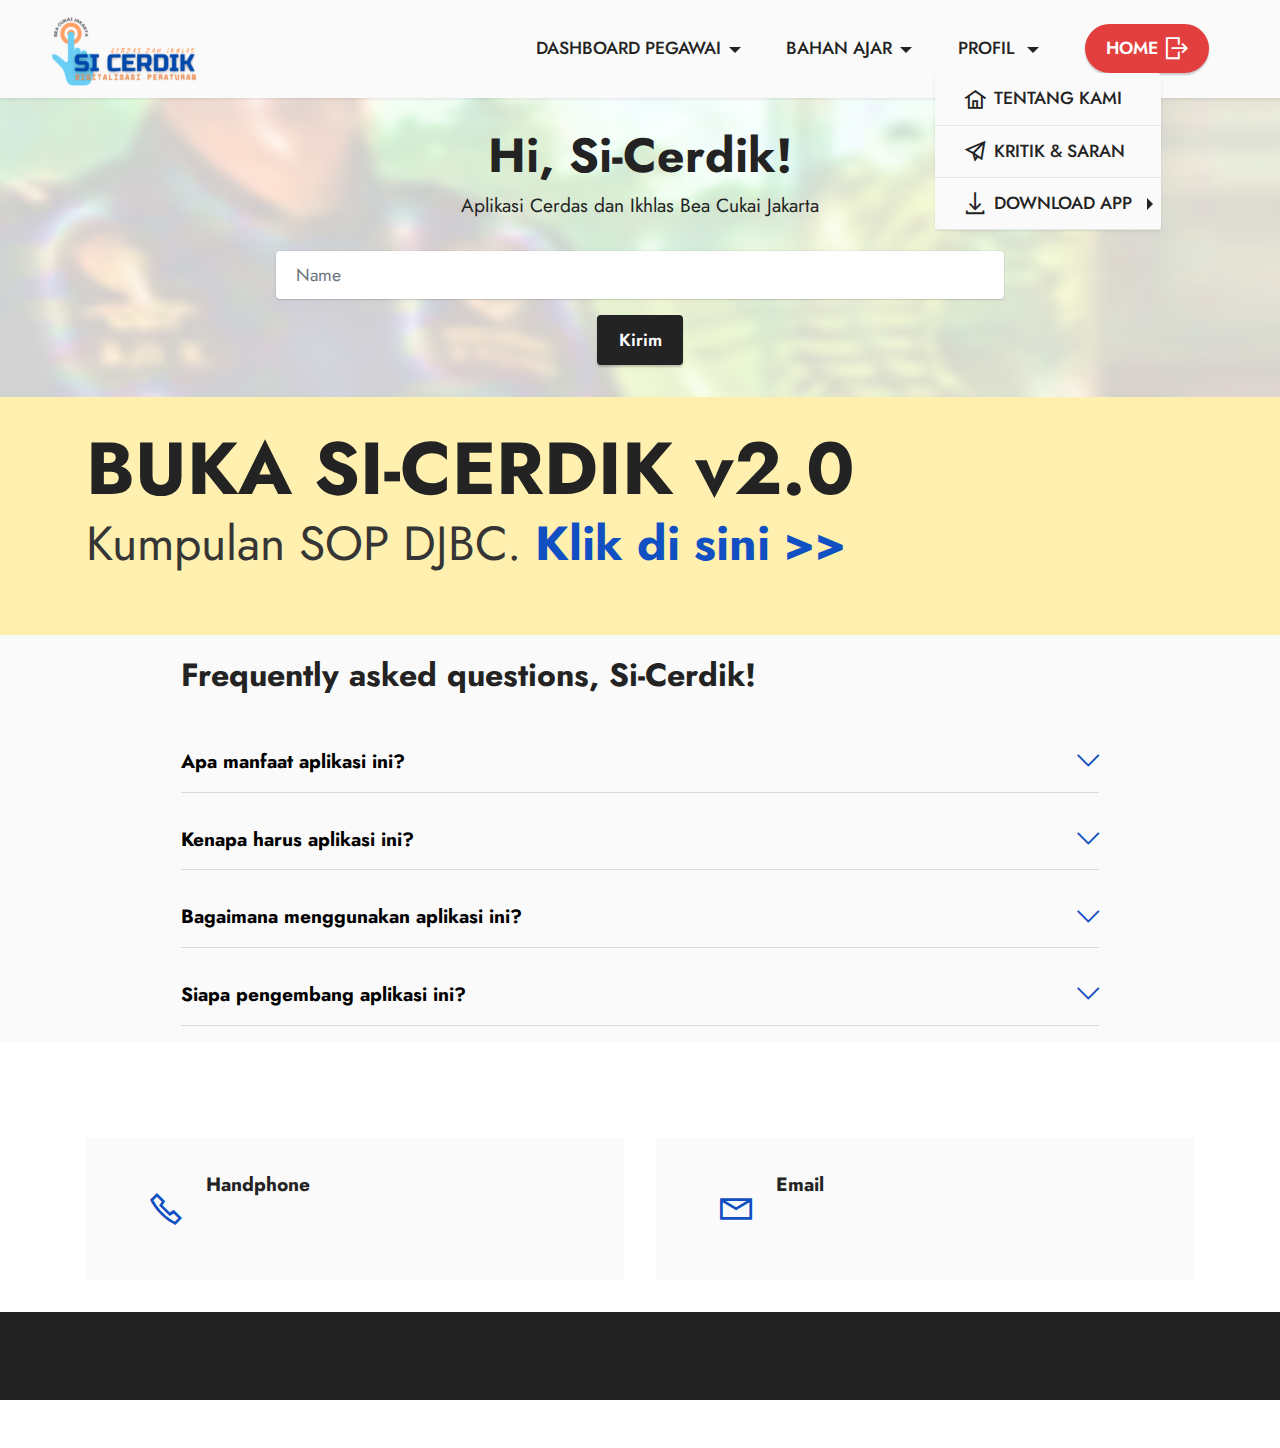
==== commit 694e689c: "create github pages" ====
--- a/index.html
+++ b/index.html
@@ -51,7 +51,7 @@
                 </div>
             </button>
             <div class="collapse navbar-collapse" id="navbarSupportedContent">
-                <ul class="navbar-nav nav-dropdown" data-app-modern-menu="true"><li class="nav-item dropdown"><a class="nav-link link text-black text-primary dropdown-toggle show display-4" href="#" data-bs-auto-close="outside" aria-expanded="false" data-toggle="dropdown-submenu" data-bs-toggle="dropdown">DASHBOARD PEGAWAI</a><div class="dropdown-menu show" aria-labelledby="dropdown-undefined" data-bs-popper="none"><a class="text-black text-primary dropdown-item show display-4" href="https://heylink.me/sidapegbchalim/" data-bs-auto-close="outside" aria-expanded="false" target="_blank"><span class="mbri-opened-folder mbr-iconfont mbr-iconfont-btn"></span>SIDAPEG</a><div class="dropdown"><a class="text-black text-primary dropdown-item dropdown-toggle display-4" href="#" data-bs-auto-close="outside" aria-expanded="false" data-toggle="dropdown-submenu" data-bs-toggle="dropdown"><span class="mobi-mbri mobi-mbri-file mbr-iconfont mbr-iconfont-btn"></span>KONTRAK KINERJA</a><div class="dropdown-menu dropdown-submenu" aria-labelledby="dropdown-undefined"><a class="text-black text-primary dropdown-item display-4" href="https://drive.google.com/drive/folders/1DlOE5OqDzMKc-zuo5y2khUUOV1DnfxhJ?usp=sharing" data-bs-auto-close="outside" aria-expanded="false" target="_blank">TAHUN 2019</a><a class="text-black text-primary dropdown-item display-4" href="#" data-bs-auto-close="outside" aria-expanded="false" target="_blank" data-bs-toggle="dropdown">TAHUN 2020</a><a class="text-black text-primary dropdown-item display-4" href="#https://tinyurl.com/kinerjabchalim2021" data-bs-auto-close="outside" aria-expanded="false" data-bs-toggle="dropdown" target="_blank">TAHUN 2021</a><a class="text-black text-primary dropdown-item show display-4" href="http://bit.ly/kinerjapegawaibcjakarta" data-bs-auto-close="outside" aria-expanded="false" data-bs-toggle="dropdown" target="_blank">TAHUN 2022</a><a class="text-black text-primary dropdown-item show display-4" href="https://drive.google.com/drive/folders/1jZPmlMUf5F7zhtqT9vP80uHHKESd_zF6" data-bs-auto-close="outside" aria-expanded="false" data-bs-toggle="dropdown" target="_blank">BANK IKU&nbsp;</a></div></div><a class="text-black text-primary show dropdown-item display-4" href="Games.html" data-bs-auto-close="outside" aria-expanded="false" data-bs-toggle="dropdown"><span class="mobi-mbri mobi-mbri-mobile mbr-iconfont mbr-iconfont-btn"></span>GAMES CERDIK</a></div></li><li class="nav-item dropdown"><a class="nav-link link text-black text-primary dropdown-toggle display-4" href="#" data-bs-auto-close="outside" aria-expanded="false" data-toggle="dropdown-submenu" data-bs-toggle="dropdown">BAHAN AJAR</a><div class="dropdown-menu" aria-labelledby="dropdown-undefined"><a class="text-black text-primary show dropdown-item display-4" href="https://drive.google.com/drive/folders/1bE6xgUneM5WkOpBb0YBNve5VnlNVPzf_" data-bs-auto-close="outside" aria-expanded="false" target="_blank"><span class="mobi-mbri mobi-mbri-globe-2 mbr-iconfont mbr-iconfont-btn"></span>KEPABEANAN</a><a class="text-black text-primary show dropdown-item display-4" href="https://drive.google.com/drive/folders/1SqT7mUSmB16AoEVAQUA1xg0EMisbuvFm" data-bs-auto-close="outside" aria-expanded="false" data-bs-toggle="dropdown" target="_blank"><span class="mobi-mbri mobi-mbri-hot-cup mbr-iconfont mbr-iconfont-btn"></span>CUKAI</a><a class="text-black text-primary show dropdown-item display-4" href="https://drive.google.com/drive/u/2/folders/1qJeti6NvDSXRmP1K7u54zytEszxtb0Rb" data-bs-auto-close="outside" aria-expanded="false" data-bs-toggle="dropdown" target="_blank"><span class="mobi-mbri mobi-mbri-numbered-list mbr-iconfont mbr-iconfont-btn"></span>TEKNIS TUSI</a><a class="text-black text-primary show dropdown-item display-4" href="https://tinyurl.com/antikorupsi-bcjakarta " data-bs-auto-close="outside" aria-expanded="false" data-bs-toggle="dropdown" target="_blank"><span class="mobi-mbri mobi-mbri-user-2 mbr-iconfont mbr-iconfont-btn"></span>INTEGRITAS</a></div></li><li class="nav-item dropdown"><a class="nav-link link text-black text-primary dropdown-toggle display-4" href="#" data-bs-auto-close="outside" aria-expanded="false" data-toggle="dropdown-submenu" data-bs-toggle="dropdown">PROFIL&nbsp;</a><div class="dropdown-menu" aria-labelledby="dropdown-undefined"><a class="text-black text-primary dropdown-item display-4" href="Profil.html" data-bs-auto-close="outside" aria-expanded="false"><span class="mobi-mbri mobi-mbri-home mbr-iconfont mbr-iconfont-btn"></span>TENTANG KAMI</a><a class="text-black text-primary dropdown-item display-4" href="https://docs.google.com/forms/d/e/1FAIpQLSetl1yhswDYUCkGFmgak4aybktwTVxkvbJzFcNRFBhgCwv4lg/viewform" data-bs-auto-close="outside" aria-expanded="false" target="_blank"><span class="mobi-mbri mobi-mbri-paper-plane mbr-iconfont mbr-iconfont-btn"></span>KRITIK &amp; SARAN</a><div class="dropdown"><a class="text-black text-primary dropdown-item dropdown-toggle display-4" href="#" data-bs-auto-close="outside" aria-expanded="false" data-toggle="dropdown-submenu" data-bs-toggle="dropdown"><span class="mobi-mbri mobi-mbri-download mbr-iconfont mbr-iconfont-btn"></span>DOWNLOAD APP</a><div class="dropdown-menu dropdown-submenu" aria-labelledby="dropdown-undefined"><a class="text-black text-primary dropdown-item display-4" href="https://drive.google.com/file/d/1UhkJub2LTIWP0iYtrn_yr1YUDVYyJASz/view?usp=sharing" data-bs-auto-close="outside" aria-expanded="false"><span class="mobi-mbri mobi-mbri-desktop mbr-iconfont mbr-iconfont-btn"></span>KOMPUTER</a><a class="text-black text-primary dropdown-item display-4" href="https://files.appsgeyser.com/Si%20Cerdik%20BC%20Halim_14668733.apk?src=email" data-bs-auto-close="outside" aria-expanded="false"><span class="mobi-mbri mobi-mbri-mobirise mbr-iconfont mbr-iconfont-btn"></span>ANDROID</a><a class="text-black text-primary dropdown-item show display-4" href="#" data-bs-auto-close="outside" aria-expanded="false" data-bs-toggle="dropdown">New Item</a></div></div></div></li></ul>
+                <ul class="navbar-nav nav-dropdown" data-app-modern-menu="true"><li class="nav-item dropdown"><a class="nav-link link text-black text-primary dropdown-toggle display-4" href="#" data-bs-auto-close="outside" aria-expanded="false" data-toggle="dropdown-submenu" data-bs-toggle="dropdown">DASHBOARD PEGAWAI</a><div class="dropdown-menu" aria-labelledby="dropdown-undefined"><a class="text-black text-primary dropdown-item show display-4" href="https://heylink.me/sidapegbchalim/" data-bs-auto-close="outside" aria-expanded="false" target="_blank"><span class="mbri-opened-folder mbr-iconfont mbr-iconfont-btn"></span>SIDAPEG</a><div class="dropdown"><a class="text-black text-primary dropdown-item dropdown-toggle display-4" href="#" data-bs-auto-close="outside" aria-expanded="false" data-toggle="dropdown-submenu" data-bs-toggle="dropdown"><span class="mobi-mbri mobi-mbri-file mbr-iconfont mbr-iconfont-btn"></span>KONTRAK KINERJA</a><div class="dropdown-menu dropdown-submenu" aria-labelledby="dropdown-undefined"><a class="text-black text-primary dropdown-item display-4" href="https://drive.google.com/drive/folders/1DlOE5OqDzMKc-zuo5y2khUUOV1DnfxhJ?usp=sharing" data-bs-auto-close="outside" aria-expanded="false" target="_blank">TAHUN 2019</a><a class="text-black text-primary dropdown-item display-4" href="#" data-bs-auto-close="outside" aria-expanded="false" target="_blank" data-bs-toggle="dropdown">TAHUN 2020</a><a class="text-black text-primary dropdown-item display-4" href="#https://tinyurl.com/kinerjabchalim2021" data-bs-auto-close="outside" aria-expanded="false" data-bs-toggle="dropdown" target="_blank">TAHUN 2021</a><a class="text-black text-primary dropdown-item show display-4" href="http://bit.ly/kinerjapegawaibcjakarta" data-bs-auto-close="outside" aria-expanded="false" data-bs-toggle="dropdown" target="_blank">TAHUN 2022</a><a class="text-black text-primary dropdown-item show display-4" href="https://drive.google.com/drive/folders/1jZPmlMUf5F7zhtqT9vP80uHHKESd_zF6" data-bs-auto-close="outside" aria-expanded="false" data-bs-toggle="dropdown" target="_blank">BANK IKU&nbsp;</a></div></div><a class="text-black text-primary show dropdown-item display-4" href="Games.html" data-bs-auto-close="outside" aria-expanded="false" data-bs-toggle="dropdown"><span class="mobi-mbri mobi-mbri-mobile mbr-iconfont mbr-iconfont-btn"></span>GAMES CERDIK</a></div></li><li class="nav-item dropdown"><a class="nav-link link text-black text-primary dropdown-toggle display-4" href="#" data-bs-auto-close="outside" aria-expanded="false" data-toggle="dropdown-submenu" data-bs-toggle="dropdown">BAHAN AJAR</a><div class="dropdown-menu" aria-labelledby="dropdown-undefined"><a class="text-black text-primary show dropdown-item display-4" href="https://drive.google.com/drive/folders/1bE6xgUneM5WkOpBb0YBNve5VnlNVPzf_" data-bs-auto-close="outside" aria-expanded="false" target="_blank"><span class="mobi-mbri mobi-mbri-globe-2 mbr-iconfont mbr-iconfont-btn"></span>KEPABEANAN</a><a class="text-black text-primary show dropdown-item display-4" href="https://drive.google.com/drive/folders/1SqT7mUSmB16AoEVAQUA1xg0EMisbuvFm" data-bs-auto-close="outside" aria-expanded="false" data-bs-toggle="dropdown" target="_blank"><span class="mobi-mbri mobi-mbri-hot-cup mbr-iconfont mbr-iconfont-btn"></span>CUKAI</a><a class="text-black text-primary show dropdown-item display-4" href="https://drive.google.com/drive/u/2/folders/1qJeti6NvDSXRmP1K7u54zytEszxtb0Rb" data-bs-auto-close="outside" aria-expanded="false" data-bs-toggle="dropdown" target="_blank"><span class="mobi-mbri mobi-mbri-numbered-list mbr-iconfont mbr-iconfont-btn"></span>TEKNIS TUSI</a><a class="text-black text-primary show dropdown-item display-4" href="https://tinyurl.com/antikorupsi-bcjakarta " data-bs-auto-close="outside" aria-expanded="false" data-bs-toggle="dropdown" target="_blank"><span class="mobi-mbri mobi-mbri-user-2 mbr-iconfont mbr-iconfont-btn"></span>INTEGRITAS</a></div></li><li class="nav-item dropdown open"><a class="nav-link link text-black text-primary dropdown-toggle show display-4" href="#" data-bs-auto-close="outside" aria-expanded="true" data-toggle="dropdown-submenu" data-bs-toggle="dropdown">PROFIL&nbsp;</a><div class="dropdown-menu show" aria-labelledby="dropdown-undefined" data-bs-popper="none"><a class="text-black text-primary dropdown-item display-4" href="Profil.html" data-bs-auto-close="outside" aria-expanded="false"><span class="mobi-mbri mobi-mbri-home mbr-iconfont mbr-iconfont-btn"></span>TENTANG KAMI</a><a class="text-black text-primary dropdown-item display-4" href="https://docs.google.com/forms/d/e/1FAIpQLSetl1yhswDYUCkGFmgak4aybktwTVxkvbJzFcNRFBhgCwv4lg/viewform" data-bs-auto-close="outside" aria-expanded="false" target="_blank"><span class="mobi-mbri mobi-mbri-paper-plane mbr-iconfont mbr-iconfont-btn"></span>KRITIK &amp; SARAN</a><div class="dropdown"><a class="text-black text-primary dropdown-item dropdown-toggle display-4" href="#" data-bs-auto-close="outside" aria-expanded="false" data-toggle="dropdown-submenu" data-bs-toggle="dropdown"><span class="mobi-mbri mobi-mbri-download mbr-iconfont mbr-iconfont-btn"></span>DOWNLOAD APP</a><div class="dropdown-menu dropdown-submenu" aria-labelledby="dropdown-undefined"><a class="text-black text-primary dropdown-item display-4" href="https://drive.google.com/file/d/1UhkJub2LTIWP0iYtrn_yr1YUDVYyJASz/view?usp=sharing" data-bs-auto-close="outside" aria-expanded="false"><span class="mobi-mbri mobi-mbri-desktop mbr-iconfont mbr-iconfont-btn"></span>KOMPUTER</a><a class="text-black text-primary dropdown-item display-4" href="https://files.appsgeyser.com/Si%20Cerdik%20BC%20Halim_14668733.apk?src=email" data-bs-auto-close="outside" aria-expanded="false"><span class="mobi-mbri mobi-mbri-mobirise mbr-iconfont mbr-iconfont-btn"></span>ANDROID</a><a class="text-black text-primary dropdown-item show display-4" href="#" data-bs-auto-close="outside" aria-expanded="false" data-bs-toggle="dropdown">New Item</a></div></div></div></li></ul>
                 
                 <div class="navbar-buttons mbr-section-btn"><a class="btn btn-secondary display-4" href="index.html"><span class="mobi-mbri mobi-mbri-logout mbr-iconfont mbr-iconfont-btn"></span>HOME</a></div>
             </div>
@@ -70,7 +70,7 @@
         </div>
         <div class="row justify-content-center mt-4">
             <div class="col-lg-8 mx-auto mbr-form" data-form-type="formoid">
-                <form action="https://mobirise.eu/" method="POST" class="mbr-form form-with-styler" data-form-title="Form Name"><input type="hidden" name="email" data-form-email="true" value="nzo3dPh9a+ip4Dd4JKsLxLz8rBJEhgZIO+Guq5zs5d+6LyVEP+MymysN2BGLIA8o5dpf7vkEhMW9R052GtJp/xlMyLNIh7mPxOZuUbR/lfCEpGyGM26fkm1QDgbAuYIg">
+                <form action="https://mobirise.eu/" method="POST" class="mbr-form form-with-styler" data-form-title="Form Name"><input type="hidden" name="email" data-form-email="true" value="YfByDnQLMIqnJXFMVFdlgZWvxgeUwIT9UiFmC7y6sVx7REIWCapk5xq1P8/XLljSoo/vyw9SLnRzF7+bV5TIk/Ur9ZxFSskgENDHEhS4FeHO5BmxkizgSLHDUV/vWfDK">
                     <div class="row">
                         <div hidden="hidden" data-form-alert="" class="alert alert-success col-12">Silahkan klik tombol Si-Cerdik di bawah ini!</div>
                         <div hidden="hidden" data-form-alert-danger="" class="alert alert-danger col-12">Oops...! some
@@ -238,7 +238,7 @@
             </div>
         </div>
     </div>
-</section><section style="background-color: #fff; font-family: -apple-system, BlinkMacSystemFont, 'Segoe UI', 'Roboto', 'Helvetica Neue', Arial, sans-serif; color:#aaa; font-size:12px; padding: 0; align-items: center; display: flex;"><a href="https://mobirise.site/r" style="flex: 1 1; height: 3rem; padding-left: 1rem;"></a><p style="flex: 0 0 auto; margin:0; padding-right:1rem;">Website was <a href="https://mobirise.site/g" style="color:#aaa;">created</a> with Mobirise</p></section><script src="assets/bootstrap/js/bootstrap.bundle.min.js"></script>  <script src="assets/smoothscroll/smooth-scroll.js"></script>  <script src="assets/ytplayer/index.js"></script>  <script src="assets/dropdown/js/navbar-dropdown.js"></script>  <script src="assets/mbr-switch-arrow/mbr-switch-arrow.js"></script>  <script src="assets/theme/js/script.js"></script>  <script src="assets/formoid/formoid.min.js"></script>  
+</section><section style="background-color: #fff; font-family: -apple-system, BlinkMacSystemFont, 'Segoe UI', 'Roboto', 'Helvetica Neue', Arial, sans-serif; color:#aaa; font-size:12px; padding: 0; align-items: center; display: flex;"><a href="https://mobirise.site/r" style="flex: 1 1; height: 3rem; padding-left: 1rem;"></a><p style="flex: 0 0 auto; margin:0; padding-right:1rem;"><a href="https://mobirise.site/i" style="color:#aaa;">Made with Mobirise</a> free software</p></section><script src="assets/bootstrap/js/bootstrap.bundle.min.js"></script>  <script src="assets/smoothscroll/smooth-scroll.js"></script>  <script src="assets/ytplayer/index.js"></script>  <script src="assets/dropdown/js/navbar-dropdown.js"></script>  <script src="assets/mbr-switch-arrow/mbr-switch-arrow.js"></script>  <script src="assets/theme/js/script.js"></script>  <script src="assets/formoid/formoid.min.js"></script>  
   
   
  <div id="scrollToTop" class="scrollToTop mbr-arrow-up"><a style="text-align: center;"><i class="mbr-arrow-up-icon mbr-arrow-up-icon-cm cm-icon cm-icon-smallarrow-up"></i></a></div>
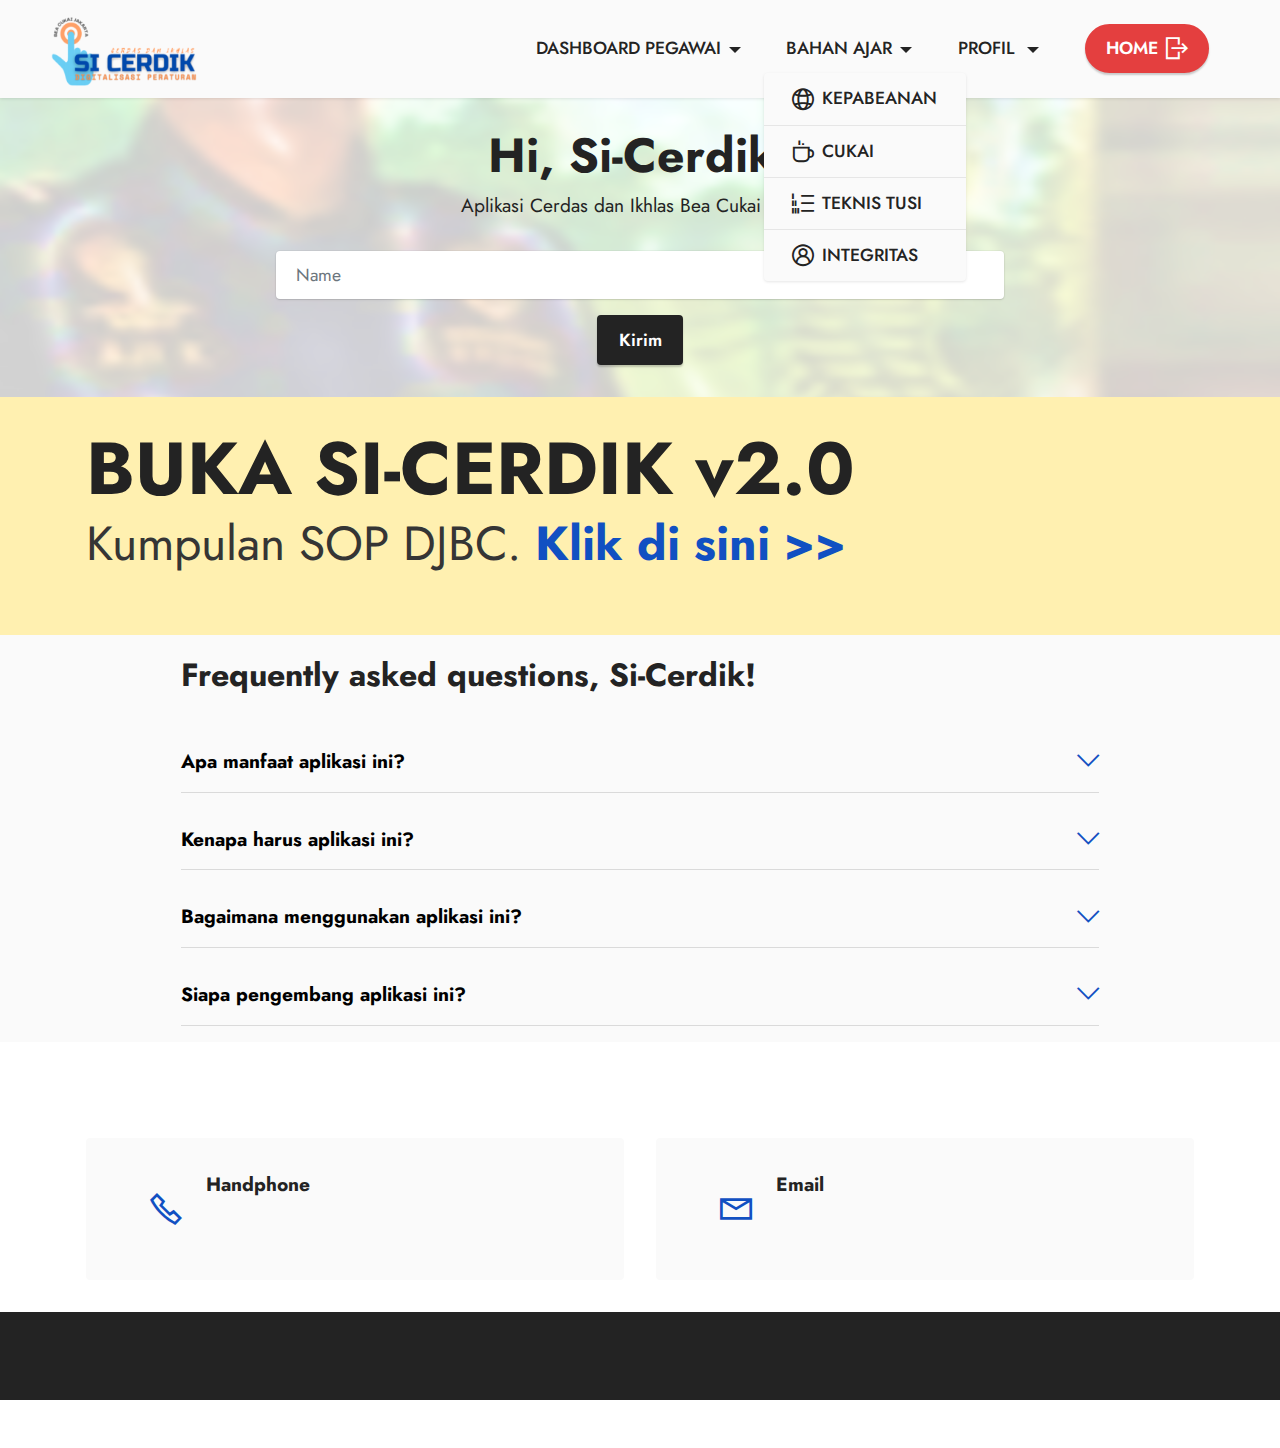
==== commit 1139fbef: "create github pages" ====
--- a/index.html
+++ b/index.html
@@ -51,7 +51,7 @@
                 </div>
             </button>
             <div class="collapse navbar-collapse" id="navbarSupportedContent">
-                <ul class="navbar-nav nav-dropdown" data-app-modern-menu="true"><li class="nav-item dropdown"><a class="nav-link link text-black text-primary dropdown-toggle display-4" href="#" data-bs-auto-close="outside" aria-expanded="false" data-toggle="dropdown-submenu" data-bs-toggle="dropdown">DASHBOARD PEGAWAI</a><div class="dropdown-menu" aria-labelledby="dropdown-undefined"><a class="text-black text-primary dropdown-item show display-4" href="https://heylink.me/sidapegbchalim/" data-bs-auto-close="outside" aria-expanded="false" target="_blank"><span class="mbri-opened-folder mbr-iconfont mbr-iconfont-btn"></span>SIDAPEG</a><div class="dropdown"><a class="text-black text-primary dropdown-item dropdown-toggle display-4" href="#" data-bs-auto-close="outside" aria-expanded="false" data-toggle="dropdown-submenu" data-bs-toggle="dropdown"><span class="mobi-mbri mobi-mbri-file mbr-iconfont mbr-iconfont-btn"></span>KONTRAK KINERJA</a><div class="dropdown-menu dropdown-submenu" aria-labelledby="dropdown-undefined"><a class="text-black text-primary dropdown-item display-4" href="https://drive.google.com/drive/folders/1DlOE5OqDzMKc-zuo5y2khUUOV1DnfxhJ?usp=sharing" data-bs-auto-close="outside" aria-expanded="false" target="_blank">TAHUN 2019</a><a class="text-black text-primary dropdown-item display-4" href="#" data-bs-auto-close="outside" aria-expanded="false" target="_blank" data-bs-toggle="dropdown">TAHUN 2020</a><a class="text-black text-primary dropdown-item display-4" href="#https://tinyurl.com/kinerjabchalim2021" data-bs-auto-close="outside" aria-expanded="false" data-bs-toggle="dropdown" target="_blank">TAHUN 2021</a><a class="text-black text-primary dropdown-item show display-4" href="http://bit.ly/kinerjapegawaibcjakarta" data-bs-auto-close="outside" aria-expanded="false" data-bs-toggle="dropdown" target="_blank">TAHUN 2022</a><a class="text-black text-primary dropdown-item show display-4" href="https://drive.google.com/drive/folders/1jZPmlMUf5F7zhtqT9vP80uHHKESd_zF6" data-bs-auto-close="outside" aria-expanded="false" data-bs-toggle="dropdown" target="_blank">BANK IKU&nbsp;</a></div></div><a class="text-black text-primary show dropdown-item display-4" href="Games.html" data-bs-auto-close="outside" aria-expanded="false" data-bs-toggle="dropdown"><span class="mobi-mbri mobi-mbri-mobile mbr-iconfont mbr-iconfont-btn"></span>GAMES CERDIK</a></div></li><li class="nav-item dropdown"><a class="nav-link link text-black text-primary dropdown-toggle display-4" href="#" data-bs-auto-close="outside" aria-expanded="false" data-toggle="dropdown-submenu" data-bs-toggle="dropdown">BAHAN AJAR</a><div class="dropdown-menu" aria-labelledby="dropdown-undefined"><a class="text-black text-primary show dropdown-item display-4" href="https://drive.google.com/drive/folders/1bE6xgUneM5WkOpBb0YBNve5VnlNVPzf_" data-bs-auto-close="outside" aria-expanded="false" target="_blank"><span class="mobi-mbri mobi-mbri-globe-2 mbr-iconfont mbr-iconfont-btn"></span>KEPABEANAN</a><a class="text-black text-primary show dropdown-item display-4" href="https://drive.google.com/drive/folders/1SqT7mUSmB16AoEVAQUA1xg0EMisbuvFm" data-bs-auto-close="outside" aria-expanded="false" data-bs-toggle="dropdown" target="_blank"><span class="mobi-mbri mobi-mbri-hot-cup mbr-iconfont mbr-iconfont-btn"></span>CUKAI</a><a class="text-black text-primary show dropdown-item display-4" href="https://drive.google.com/drive/u/2/folders/1qJeti6NvDSXRmP1K7u54zytEszxtb0Rb" data-bs-auto-close="outside" aria-expanded="false" data-bs-toggle="dropdown" target="_blank"><span class="mobi-mbri mobi-mbri-numbered-list mbr-iconfont mbr-iconfont-btn"></span>TEKNIS TUSI</a><a class="text-black text-primary show dropdown-item display-4" href="https://tinyurl.com/antikorupsi-bcjakarta " data-bs-auto-close="outside" aria-expanded="false" data-bs-toggle="dropdown" target="_blank"><span class="mobi-mbri mobi-mbri-user-2 mbr-iconfont mbr-iconfont-btn"></span>INTEGRITAS</a></div></li><li class="nav-item dropdown open"><a class="nav-link link text-black text-primary dropdown-toggle show display-4" href="#" data-bs-auto-close="outside" aria-expanded="true" data-toggle="dropdown-submenu" data-bs-toggle="dropdown">PROFIL&nbsp;</a><div class="dropdown-menu show" aria-labelledby="dropdown-undefined" data-bs-popper="none"><a class="text-black text-primary dropdown-item display-4" href="Profil.html" data-bs-auto-close="outside" aria-expanded="false"><span class="mobi-mbri mobi-mbri-home mbr-iconfont mbr-iconfont-btn"></span>TENTANG KAMI</a><a class="text-black text-primary dropdown-item display-4" href="https://docs.google.com/forms/d/e/1FAIpQLSetl1yhswDYUCkGFmgak4aybktwTVxkvbJzFcNRFBhgCwv4lg/viewform" data-bs-auto-close="outside" aria-expanded="false" target="_blank"><span class="mobi-mbri mobi-mbri-paper-plane mbr-iconfont mbr-iconfont-btn"></span>KRITIK &amp; SARAN</a><div class="dropdown"><a class="text-black text-primary dropdown-item dropdown-toggle display-4" href="#" data-bs-auto-close="outside" aria-expanded="false" data-toggle="dropdown-submenu" data-bs-toggle="dropdown"><span class="mobi-mbri mobi-mbri-download mbr-iconfont mbr-iconfont-btn"></span>DOWNLOAD APP</a><div class="dropdown-menu dropdown-submenu" aria-labelledby="dropdown-undefined"><a class="text-black text-primary dropdown-item display-4" href="https://drive.google.com/file/d/1UhkJub2LTIWP0iYtrn_yr1YUDVYyJASz/view?usp=sharing" data-bs-auto-close="outside" aria-expanded="false"><span class="mobi-mbri mobi-mbri-desktop mbr-iconfont mbr-iconfont-btn"></span>KOMPUTER</a><a class="text-black text-primary dropdown-item display-4" href="https://files.appsgeyser.com/Si%20Cerdik%20BC%20Halim_14668733.apk?src=email" data-bs-auto-close="outside" aria-expanded="false"><span class="mobi-mbri mobi-mbri-mobirise mbr-iconfont mbr-iconfont-btn"></span>ANDROID</a><a class="text-black text-primary dropdown-item show display-4" href="#" data-bs-auto-close="outside" aria-expanded="false" data-bs-toggle="dropdown">New Item</a></div></div></div></li></ul>
+                <ul class="navbar-nav nav-dropdown" data-app-modern-menu="true"><li class="nav-item dropdown"><a class="nav-link link text-black text-primary dropdown-toggle display-4" href="#" data-bs-auto-close="outside" aria-expanded="false" data-toggle="dropdown-submenu" data-bs-toggle="dropdown">DASHBOARD PEGAWAI</a><div class="dropdown-menu" aria-labelledby="dropdown-undefined"><a class="text-black text-primary dropdown-item show display-4" href="https://heylink.me/sidapegbchalim/" data-bs-auto-close="outside" aria-expanded="false" target="_blank"><span class="mbri-opened-folder mbr-iconfont mbr-iconfont-btn"></span>SIDAPEG</a><div class="dropdown"><a class="text-black text-primary dropdown-item dropdown-toggle display-4" href="#" data-bs-auto-close="outside" aria-expanded="false" data-toggle="dropdown-submenu" data-bs-toggle="dropdown"><span class="mobi-mbri mobi-mbri-file mbr-iconfont mbr-iconfont-btn"></span>KONTRAK KINERJA</a><div class="dropdown-menu dropdown-submenu" aria-labelledby="dropdown-undefined"><a class="text-black text-primary dropdown-item display-4" href="https://drive.google.com/drive/folders/1DlOE5OqDzMKc-zuo5y2khUUOV1DnfxhJ?usp=sharing" data-bs-auto-close="outside" aria-expanded="false" target="_blank">TAHUN 2019</a><a class="text-black text-primary dropdown-item display-4" href="#" data-bs-auto-close="outside" aria-expanded="false" target="_blank" data-bs-toggle="dropdown">TAHUN 2020</a><a class="text-black text-primary dropdown-item display-4" href="#https://tinyurl.com/kinerjabchalim2021" data-bs-auto-close="outside" aria-expanded="false" data-bs-toggle="dropdown" target="_blank">TAHUN 2021</a><a class="text-black text-primary dropdown-item show display-4" href="http://bit.ly/kinerjapegawaibcjakarta" data-bs-auto-close="outside" aria-expanded="false" data-bs-toggle="dropdown" target="_blank">TAHUN 2022</a><a class="text-black text-primary dropdown-item show display-4" href="https://drive.google.com/drive/folders/1jZPmlMUf5F7zhtqT9vP80uHHKESd_zF6" data-bs-auto-close="outside" aria-expanded="false" data-bs-toggle="dropdown" target="_blank">BANK IKU&nbsp;</a></div></div><a class="text-black text-primary show dropdown-item display-4" href="Games.html" data-bs-auto-close="outside" aria-expanded="false" data-bs-toggle="dropdown"><span class="mobi-mbri mobi-mbri-mobile mbr-iconfont mbr-iconfont-btn"></span>GAMES CERDIK</a></div></li><li class="nav-item dropdown open"><a class="nav-link link text-black text-primary dropdown-toggle show display-4" href="#" data-bs-auto-close="outside" aria-expanded="true" data-toggle="dropdown-submenu" data-bs-toggle="dropdown">BAHAN AJAR</a><div class="dropdown-menu show" aria-labelledby="dropdown-undefined" data-bs-popper="none"><a class="text-black text-primary show dropdown-item display-4" href="https://drive.google.com/drive/folders/1bE6xgUneM5WkOpBb0YBNve5VnlNVPzf_" data-bs-auto-close="outside" aria-expanded="false" target="_blank"><span class="mobi-mbri mobi-mbri-globe-2 mbr-iconfont mbr-iconfont-btn"></span>KEPABEANAN</a><a class="text-black text-primary show dropdown-item display-4" href="https://drive.google.com/drive/folders/1SqT7mUSmB16AoEVAQUA1xg0EMisbuvFm" data-bs-auto-close="outside" aria-expanded="false" data-bs-toggle="dropdown" target="_blank"><span class="mobi-mbri mobi-mbri-hot-cup mbr-iconfont mbr-iconfont-btn"></span>CUKAI</a><a class="text-black text-primary show dropdown-item display-4" href="https://drive.google.com/drive/u/2/folders/1qJeti6NvDSXRmP1K7u54zytEszxtb0Rb" data-bs-auto-close="outside" aria-expanded="false" data-bs-toggle="dropdown" target="_blank"><span class="mobi-mbri mobi-mbri-numbered-list mbr-iconfont mbr-iconfont-btn"></span>TEKNIS TUSI</a><a class="text-black text-primary show dropdown-item display-4" href="https://tinyurl.com/antikorupsi-bcjakarta " data-bs-auto-close="outside" aria-expanded="false" data-bs-toggle="dropdown" target="_blank"><span class="mobi-mbri mobi-mbri-user-2 mbr-iconfont mbr-iconfont-btn"></span>INTEGRITAS</a></div></li><li class="nav-item dropdown"><a class="nav-link link text-black text-primary dropdown-toggle display-4" href="#" data-bs-auto-close="outside" aria-expanded="false" data-toggle="dropdown-submenu" data-bs-toggle="dropdown">PROFIL&nbsp;</a><div class="dropdown-menu" aria-labelledby="dropdown-undefined"><a class="text-black text-primary dropdown-item display-4" href="Profil.html" data-bs-auto-close="outside" aria-expanded="false"><span class="mobi-mbri mobi-mbri-home mbr-iconfont mbr-iconfont-btn"></span>TENTANG KAMI</a><a class="text-black text-primary dropdown-item display-4" href="https://docs.google.com/forms/d/e/1FAIpQLSetl1yhswDYUCkGFmgak4aybktwTVxkvbJzFcNRFBhgCwv4lg/viewform" data-bs-auto-close="outside" aria-expanded="false" target="_blank"><span class="mobi-mbri mobi-mbri-paper-plane mbr-iconfont mbr-iconfont-btn"></span>KRITIK &amp; SARAN</a><div class="dropdown"><a class="text-black text-primary dropdown-item dropdown-toggle display-4" href="#" data-bs-auto-close="outside" aria-expanded="false" data-toggle="dropdown-submenu" data-bs-toggle="dropdown"><span class="mobi-mbri mobi-mbri-download mbr-iconfont mbr-iconfont-btn"></span>DOWNLOAD APP</a><div class="dropdown-menu dropdown-submenu" aria-labelledby="dropdown-undefined"><a class="text-black text-primary dropdown-item display-4" href="https://drive.google.com/file/d/1UhkJub2LTIWP0iYtrn_yr1YUDVYyJASz/view?usp=sharing" data-bs-auto-close="outside" aria-expanded="false"><span class="mobi-mbri mobi-mbri-desktop mbr-iconfont mbr-iconfont-btn"></span>KOMPUTER</a><a class="text-black text-primary dropdown-item display-4" href="https://files.appsgeyser.com/Si%20Cerdik%20BC%20Halim_14668733.apk?src=email" data-bs-auto-close="outside" aria-expanded="false"><span class="mobi-mbri mobi-mbri-mobirise mbr-iconfont mbr-iconfont-btn"></span>ANDROID</a><a class="text-black text-primary dropdown-item show display-4" href="#" data-bs-auto-close="outside" aria-expanded="false" data-bs-toggle="dropdown">New Item</a></div></div></div></li></ul>
                 
                 <div class="navbar-buttons mbr-section-btn"><a class="btn btn-secondary display-4" href="index.html"><span class="mobi-mbri mobi-mbri-logout mbr-iconfont mbr-iconfont-btn"></span>HOME</a></div>
             </div>
@@ -70,7 +70,7 @@
         </div>
         <div class="row justify-content-center mt-4">
             <div class="col-lg-8 mx-auto mbr-form" data-form-type="formoid">
-                <form action="https://mobirise.eu/" method="POST" class="mbr-form form-with-styler" data-form-title="Form Name"><input type="hidden" name="email" data-form-email="true" value="YfByDnQLMIqnJXFMVFdlgZWvxgeUwIT9UiFmC7y6sVx7REIWCapk5xq1P8/XLljSoo/vyw9SLnRzF7+bV5TIk/Ur9ZxFSskgENDHEhS4FeHO5BmxkizgSLHDUV/vWfDK">
+                <form action="https://mobirise.eu/" method="POST" class="mbr-form form-with-styler" data-form-title="Form Name"><input type="hidden" name="email" data-form-email="true" value="PkADh5XZRRjLecH3H4ZwyhmNxDgW3ho9vtDpODNUzg9KY5alzTq4r11vSpLHx9n+mPxnFjRo9+ZRYcRuVwwKlv4d4aXHRVYNdfOgtm3QP7V9m4VXB1xP3sMQigcQ4eau">
                     <div class="row">
                         <div hidden="hidden" data-form-alert="" class="alert alert-success col-12">Silahkan klik tombol Si-Cerdik di bawah ini!</div>
                         <div hidden="hidden" data-form-alert-danger="" class="alert alert-danger col-12">Oops...! some
@@ -238,7 +238,7 @@
             </div>
         </div>
     </div>
-</section><section style="background-color: #fff; font-family: -apple-system, BlinkMacSystemFont, 'Segoe UI', 'Roboto', 'Helvetica Neue', Arial, sans-serif; color:#aaa; font-size:12px; padding: 0; align-items: center; display: flex;"><a href="https://mobirise.site/r" style="flex: 1 1; height: 3rem; padding-left: 1rem;"></a><p style="flex: 0 0 auto; margin:0; padding-right:1rem;"><a href="https://mobirise.site/i" style="color:#aaa;">Made with Mobirise</a> free software</p></section><script src="assets/bootstrap/js/bootstrap.bundle.min.js"></script>  <script src="assets/smoothscroll/smooth-scroll.js"></script>  <script src="assets/ytplayer/index.js"></script>  <script src="assets/dropdown/js/navbar-dropdown.js"></script>  <script src="assets/mbr-switch-arrow/mbr-switch-arrow.js"></script>  <script src="assets/theme/js/script.js"></script>  <script src="assets/formoid/formoid.min.js"></script>  
+</section><section style="background-color: #fff; font-family: -apple-system, BlinkMacSystemFont, 'Segoe UI', 'Roboto', 'Helvetica Neue', Arial, sans-serif; color:#aaa; font-size:12px; padding: 0; align-items: center; display: flex;"><a href="https://mobirise.site/d" style="flex: 1 1; height: 3rem; padding-left: 1rem;"></a><p style="flex: 0 0 auto; margin:0; padding-right:1rem;">Set up a free site - <a href="https://mobirise.site/v" style="color:#aaa;">Try here</a></p></section><script src="assets/bootstrap/js/bootstrap.bundle.min.js"></script>  <script src="assets/smoothscroll/smooth-scroll.js"></script>  <script src="assets/ytplayer/index.js"></script>  <script src="assets/dropdown/js/navbar-dropdown.js"></script>  <script src="assets/mbr-switch-arrow/mbr-switch-arrow.js"></script>  <script src="assets/theme/js/script.js"></script>  <script src="assets/formoid/formoid.min.js"></script>  
   
   
  <div id="scrollToTop" class="scrollToTop mbr-arrow-up"><a style="text-align: center;"><i class="mbr-arrow-up-icon mbr-arrow-up-icon-cm cm-icon cm-icon-smallarrow-up"></i></a></div>
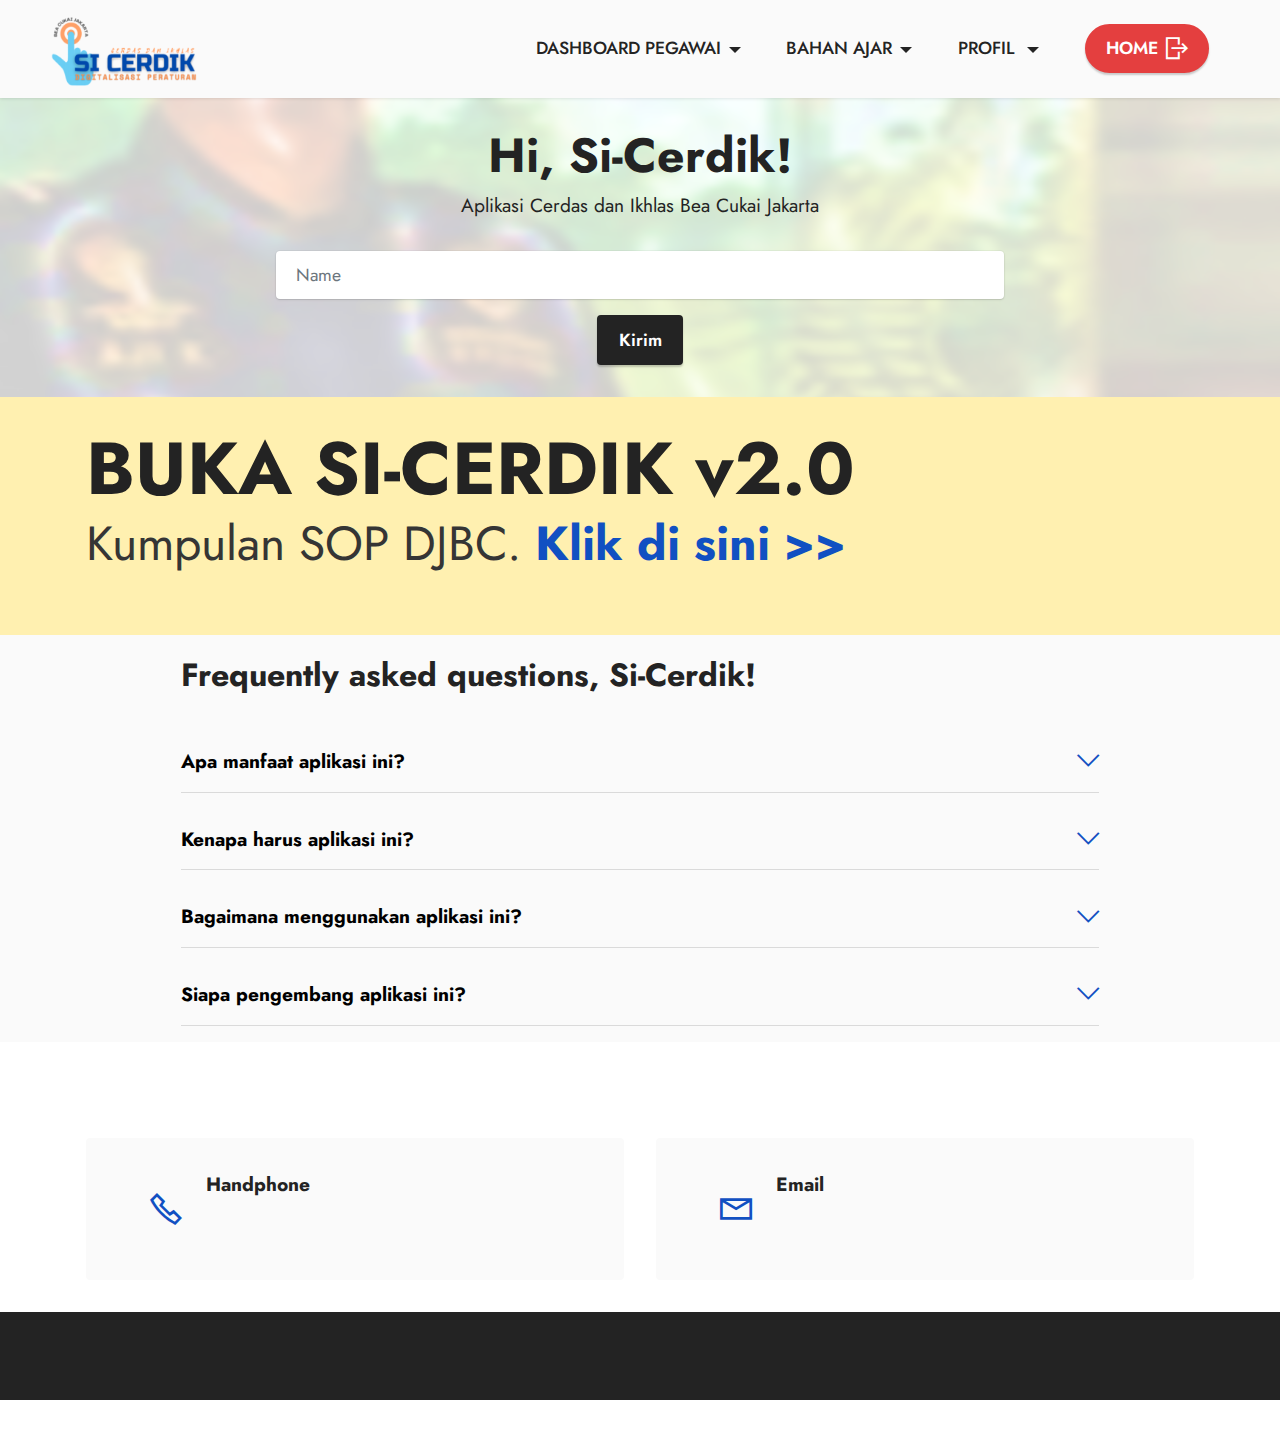
==== commit 7744ede9: "create github pages" ====
--- a/index.html
+++ b/index.html
@@ -51,7 +51,7 @@
                 </div>
             </button>
             <div class="collapse navbar-collapse" id="navbarSupportedContent">
-                <ul class="navbar-nav nav-dropdown" data-app-modern-menu="true"><li class="nav-item dropdown"><a class="nav-link link text-black text-primary dropdown-toggle display-4" href="#" data-bs-auto-close="outside" aria-expanded="false" data-toggle="dropdown-submenu" data-bs-toggle="dropdown">DASHBOARD PEGAWAI</a><div class="dropdown-menu" aria-labelledby="dropdown-undefined"><a class="text-black text-primary dropdown-item show display-4" href="https://heylink.me/sidapegbchalim/" data-bs-auto-close="outside" aria-expanded="false" target="_blank"><span class="mbri-opened-folder mbr-iconfont mbr-iconfont-btn"></span>SIDAPEG</a><div class="dropdown"><a class="text-black text-primary dropdown-item dropdown-toggle display-4" href="#" data-bs-auto-close="outside" aria-expanded="false" data-toggle="dropdown-submenu" data-bs-toggle="dropdown"><span class="mobi-mbri mobi-mbri-file mbr-iconfont mbr-iconfont-btn"></span>KONTRAK KINERJA</a><div class="dropdown-menu dropdown-submenu" aria-labelledby="dropdown-undefined"><a class="text-black text-primary dropdown-item display-4" href="https://drive.google.com/drive/folders/1DlOE5OqDzMKc-zuo5y2khUUOV1DnfxhJ?usp=sharing" data-bs-auto-close="outside" aria-expanded="false" target="_blank">TAHUN 2019</a><a class="text-black text-primary dropdown-item display-4" href="#" data-bs-auto-close="outside" aria-expanded="false" target="_blank" data-bs-toggle="dropdown">TAHUN 2020</a><a class="text-black text-primary dropdown-item display-4" href="#https://tinyurl.com/kinerjabchalim2021" data-bs-auto-close="outside" aria-expanded="false" data-bs-toggle="dropdown" target="_blank">TAHUN 2021</a><a class="text-black text-primary dropdown-item show display-4" href="http://bit.ly/kinerjapegawaibcjakarta" data-bs-auto-close="outside" aria-expanded="false" data-bs-toggle="dropdown" target="_blank">TAHUN 2022</a><a class="text-black text-primary dropdown-item show display-4" href="https://drive.google.com/drive/folders/1jZPmlMUf5F7zhtqT9vP80uHHKESd_zF6" data-bs-auto-close="outside" aria-expanded="false" data-bs-toggle="dropdown" target="_blank">BANK IKU&nbsp;</a></div></div><a class="text-black text-primary show dropdown-item display-4" href="Games.html" data-bs-auto-close="outside" aria-expanded="false" data-bs-toggle="dropdown"><span class="mobi-mbri mobi-mbri-mobile mbr-iconfont mbr-iconfont-btn"></span>GAMES CERDIK</a></div></li><li class="nav-item dropdown open"><a class="nav-link link text-black text-primary dropdown-toggle show display-4" href="#" data-bs-auto-close="outside" aria-expanded="true" data-toggle="dropdown-submenu" data-bs-toggle="dropdown">BAHAN AJAR</a><div class="dropdown-menu show" aria-labelledby="dropdown-undefined" data-bs-popper="none"><a class="text-black text-primary show dropdown-item display-4" href="https://drive.google.com/drive/folders/1bE6xgUneM5WkOpBb0YBNve5VnlNVPzf_" data-bs-auto-close="outside" aria-expanded="false" target="_blank"><span class="mobi-mbri mobi-mbri-globe-2 mbr-iconfont mbr-iconfont-btn"></span>KEPABEANAN</a><a class="text-black text-primary show dropdown-item display-4" href="https://drive.google.com/drive/folders/1SqT7mUSmB16AoEVAQUA1xg0EMisbuvFm" data-bs-auto-close="outside" aria-expanded="false" data-bs-toggle="dropdown" target="_blank"><span class="mobi-mbri mobi-mbri-hot-cup mbr-iconfont mbr-iconfont-btn"></span>CUKAI</a><a class="text-black text-primary show dropdown-item display-4" href="https://drive.google.com/drive/u/2/folders/1qJeti6NvDSXRmP1K7u54zytEszxtb0Rb" data-bs-auto-close="outside" aria-expanded="false" data-bs-toggle="dropdown" target="_blank"><span class="mobi-mbri mobi-mbri-numbered-list mbr-iconfont mbr-iconfont-btn"></span>TEKNIS TUSI</a><a class="text-black text-primary show dropdown-item display-4" href="https://tinyurl.com/antikorupsi-bcjakarta " data-bs-auto-close="outside" aria-expanded="false" data-bs-toggle="dropdown" target="_blank"><span class="mobi-mbri mobi-mbri-user-2 mbr-iconfont mbr-iconfont-btn"></span>INTEGRITAS</a></div></li><li class="nav-item dropdown"><a class="nav-link link text-black text-primary dropdown-toggle display-4" href="#" data-bs-auto-close="outside" aria-expanded="false" data-toggle="dropdown-submenu" data-bs-toggle="dropdown">PROFIL&nbsp;</a><div class="dropdown-menu" aria-labelledby="dropdown-undefined"><a class="text-black text-primary dropdown-item display-4" href="Profil.html" data-bs-auto-close="outside" aria-expanded="false"><span class="mobi-mbri mobi-mbri-home mbr-iconfont mbr-iconfont-btn"></span>TENTANG KAMI</a><a class="text-black text-primary dropdown-item display-4" href="https://docs.google.com/forms/d/e/1FAIpQLSetl1yhswDYUCkGFmgak4aybktwTVxkvbJzFcNRFBhgCwv4lg/viewform" data-bs-auto-close="outside" aria-expanded="false" target="_blank"><span class="mobi-mbri mobi-mbri-paper-plane mbr-iconfont mbr-iconfont-btn"></span>KRITIK &amp; SARAN</a><div class="dropdown"><a class="text-black text-primary dropdown-item dropdown-toggle display-4" href="#" data-bs-auto-close="outside" aria-expanded="false" data-toggle="dropdown-submenu" data-bs-toggle="dropdown"><span class="mobi-mbri mobi-mbri-download mbr-iconfont mbr-iconfont-btn"></span>DOWNLOAD APP</a><div class="dropdown-menu dropdown-submenu" aria-labelledby="dropdown-undefined"><a class="text-black text-primary dropdown-item display-4" href="https://drive.google.com/file/d/1UhkJub2LTIWP0iYtrn_yr1YUDVYyJASz/view?usp=sharing" data-bs-auto-close="outside" aria-expanded="false"><span class="mobi-mbri mobi-mbri-desktop mbr-iconfont mbr-iconfont-btn"></span>KOMPUTER</a><a class="text-black text-primary dropdown-item display-4" href="https://files.appsgeyser.com/Si%20Cerdik%20BC%20Halim_14668733.apk?src=email" data-bs-auto-close="outside" aria-expanded="false"><span class="mobi-mbri mobi-mbri-mobirise mbr-iconfont mbr-iconfont-btn"></span>ANDROID</a><a class="text-black text-primary dropdown-item show display-4" href="#" data-bs-auto-close="outside" aria-expanded="false" data-bs-toggle="dropdown">New Item</a></div></div></div></li></ul>
+                <ul class="navbar-nav nav-dropdown" data-app-modern-menu="true"><li class="nav-item dropdown"><a class="nav-link link text-black text-primary dropdown-toggle display-4" href="#" data-bs-auto-close="outside" aria-expanded="true" data-toggle="dropdown-submenu" data-bs-toggle="dropdown">DASHBOARD PEGAWAI</a><div class="dropdown-menu" aria-labelledby="dropdown-undefined"><a class="text-black text-primary dropdown-item show display-4" href="https://heylink.me/sidapegbchalim/" data-bs-auto-close="outside" aria-expanded="false" target="_blank"><span class="mbri-opened-folder mbr-iconfont mbr-iconfont-btn"></span>SIDAPEG</a><div class="dropdown"><a class="text-black text-primary dropdown-item dropdown-toggle display-4" href="#" data-bs-auto-close="outside" aria-expanded="false" data-toggle="dropdown-submenu" data-bs-toggle="dropdown"><span class="mobi-mbri mobi-mbri-file mbr-iconfont mbr-iconfont-btn"></span>KONTRAK KINERJA</a><div class="dropdown-menu dropdown-submenu" aria-labelledby="dropdown-undefined"><a class="text-black text-primary dropdown-item display-4" href="https://drive.google.com/drive/folders/1DlOE5OqDzMKc-zuo5y2khUUOV1DnfxhJ?usp=sharing" data-bs-auto-close="outside" aria-expanded="false" target="_blank">TAHUN 2019</a><a class="text-black text-primary dropdown-item display-4" href="#" data-bs-auto-close="outside" aria-expanded="false" target="_blank" data-bs-toggle="dropdown">TAHUN 2020</a><a class="text-black text-primary dropdown-item display-4" href="#https://tinyurl.com/kinerjabchalim2021" data-bs-auto-close="outside" aria-expanded="false" data-bs-toggle="dropdown" target="_blank">TAHUN 2021</a><a class="text-black text-primary dropdown-item show display-4" href="http://bit.ly/kinerjapegawaibcjakarta" data-bs-auto-close="outside" aria-expanded="false" data-bs-toggle="dropdown" target="_blank">TAHUN 2022</a><a class="text-black text-primary dropdown-item show display-4" href="https://drive.google.com/drive/folders/1jZPmlMUf5F7zhtqT9vP80uHHKESd_zF6" data-bs-auto-close="outside" aria-expanded="false" data-bs-toggle="dropdown" target="_blank">BANK IKU&nbsp;</a></div></div><a class="text-black text-primary show dropdown-item display-4" href="Games.html" data-bs-auto-close="outside" aria-expanded="false" data-bs-toggle="dropdown"><span class="mobi-mbri mobi-mbri-mobile mbr-iconfont mbr-iconfont-btn"></span>GAMES CERDIK</a></div></li><li class="nav-item dropdown"><a class="nav-link link text-black text-primary dropdown-toggle display-4" href="#" data-bs-auto-close="outside" aria-expanded="false" data-toggle="dropdown-submenu" data-bs-toggle="dropdown">BAHAN AJAR</a><div class="dropdown-menu" aria-labelledby="dropdown-undefined"><a class="text-black text-primary show dropdown-item display-4" href="https://drive.google.com/drive/folders/1bE6xgUneM5WkOpBb0YBNve5VnlNVPzf_" data-bs-auto-close="outside" aria-expanded="false" target="_blank"><span class="mobi-mbri mobi-mbri-globe-2 mbr-iconfont mbr-iconfont-btn"></span>KEPABEANAN</a><a class="text-black text-primary show dropdown-item display-4" href="https://drive.google.com/drive/folders/1SqT7mUSmB16AoEVAQUA1xg0EMisbuvFm" data-bs-auto-close="outside" aria-expanded="false" data-bs-toggle="dropdown" target="_blank"><span class="mobi-mbri mobi-mbri-hot-cup mbr-iconfont mbr-iconfont-btn"></span>CUKAI</a><a class="text-black text-primary show dropdown-item display-4" href="https://drive.google.com/drive/u/2/folders/1qJeti6NvDSXRmP1K7u54zytEszxtb0Rb" data-bs-auto-close="outside" aria-expanded="false" data-bs-toggle="dropdown" target="_blank"><span class="mobi-mbri mobi-mbri-numbered-list mbr-iconfont mbr-iconfont-btn"></span>TEKNIS TUSI</a><a class="text-black text-primary show dropdown-item display-4" href="https://tinyurl.com/antikorupsi-bcjakarta " data-bs-auto-close="outside" aria-expanded="false" data-bs-toggle="dropdown" target="_blank"><span class="mobi-mbri mobi-mbri-user-2 mbr-iconfont mbr-iconfont-btn"></span>INTEGRITAS</a></div></li><li class="nav-item dropdown"><a class="nav-link link text-black text-primary dropdown-toggle display-4" href="#" data-bs-auto-close="outside" aria-expanded="false" data-toggle="dropdown-submenu" data-bs-toggle="dropdown">PROFIL&nbsp;</a><div class="dropdown-menu" aria-labelledby="dropdown-undefined"><a class="text-black text-primary dropdown-item display-4" href="Profil.html" data-bs-auto-close="outside" aria-expanded="false"><span class="mobi-mbri mobi-mbri-home mbr-iconfont mbr-iconfont-btn"></span>TENTANG KAMI</a><a class="text-black text-primary dropdown-item display-4" href="https://docs.google.com/forms/d/e/1FAIpQLSetl1yhswDYUCkGFmgak4aybktwTVxkvbJzFcNRFBhgCwv4lg/viewform" data-bs-auto-close="outside" aria-expanded="false" target="_blank"><span class="mobi-mbri mobi-mbri-paper-plane mbr-iconfont mbr-iconfont-btn"></span>KRITIK &amp; SARAN</a><div class="dropdown"><a class="text-black text-primary dropdown-item dropdown-toggle display-4" href="#" data-bs-auto-close="outside" aria-expanded="false" data-toggle="dropdown-submenu" data-bs-toggle="dropdown"><span class="mobi-mbri mobi-mbri-download mbr-iconfont mbr-iconfont-btn"></span>DOWNLOAD APP</a><div class="dropdown-menu dropdown-submenu" aria-labelledby="dropdown-undefined"><a class="text-black text-primary dropdown-item display-4" href="https://teraa.net/bookmark-browser/" data-bs-auto-close="outside" aria-expanded="false" target="_blank"><span class="mobi-mbri mobi-mbri-desktop mbr-iconfont mbr-iconfont-btn"></span>KOMPUTER</a><a class="text-black text-primary dropdown-item display-4" href="https://files.appsgeyser.com/Si%20Cerdik%20BC%20Halim_14668733.apk?src=email" data-bs-auto-close="outside" aria-expanded="false" target="_blank"><span class="mobi-mbri mobi-mbri-mobirise mbr-iconfont mbr-iconfont-btn"></span>ANDROID</a></div></div></div></li></ul>
                 
                 <div class="navbar-buttons mbr-section-btn"><a class="btn btn-secondary display-4" href="index.html"><span class="mobi-mbri mobi-mbri-logout mbr-iconfont mbr-iconfont-btn"></span>HOME</a></div>
             </div>
@@ -70,7 +70,7 @@
         </div>
         <div class="row justify-content-center mt-4">
             <div class="col-lg-8 mx-auto mbr-form" data-form-type="formoid">
-                <form action="https://mobirise.eu/" method="POST" class="mbr-form form-with-styler" data-form-title="Form Name"><input type="hidden" name="email" data-form-email="true" value="PkADh5XZRRjLecH3H4ZwyhmNxDgW3ho9vtDpODNUzg9KY5alzTq4r11vSpLHx9n+mPxnFjRo9+ZRYcRuVwwKlv4d4aXHRVYNdfOgtm3QP7V9m4VXB1xP3sMQigcQ4eau">
+                <form action="https://mobirise.eu/" method="POST" class="mbr-form form-with-styler" data-form-title="Form Name"><input type="hidden" name="email" data-form-email="true" value="iY4XKTC21A42yRGBmGkeZB0bSdreVD6bnSK76qSkkP2m4IRgL55yfFH5KhT1JUhy3W81rMjHPYGbx1T9a1gRbYShOhijxgb5rml6vKEQXYkndYtYfxvGtPpDTRkgiw63">
                     <div class="row">
                         <div hidden="hidden" data-form-alert="" class="alert alert-success col-12">Silahkan klik tombol Si-Cerdik di bawah ini!</div>
                         <div hidden="hidden" data-form-alert-danger="" class="alert alert-danger col-12">Oops...! some
@@ -118,15 +118,15 @@
                     <h3 class="mbr-section-title mb-0 mbr-fonts-style display-5"><strong>Frequently asked questions, Si-Cerdik!</strong></h3>
                     
                 </div>
-                <div id="bootstrap-accordion_10" class="panel-group accordionStyles accordion" role="tablist" aria-multiselectable="true">
-                    <div class="card mb-3">
-                        <div class="card-header" role="tab" id="headingOne">
-                            <a role="button" class="panel-title collapsed" data-toggle="collapse" data-bs-toggle="collapse" data-core="" href="#collapse1_10" aria-expanded="false" aria-controls="collapse1">
+                <div id="bootstrap-accordion_3" class="panel-group accordionStyles accordion" role="tablist" aria-multiselectable="true">
+                    <div class="card mb-3">
+                        <div class="card-header" role="tab" id="headingOne">
+                            <a role="button" class="panel-title collapsed" data-toggle="collapse" data-bs-toggle="collapse" data-core="" href="#collapse1_3" aria-expanded="false" aria-controls="collapse1">
                                 <h6 class="panel-title-edit mbr-fonts-style mb-0 display-7"><strong>Apa manfaat aplikasi ini?</strong></h6>
                                 <span class="sign mbr-iconfont mbri-arrow-down"></span>
                             </a>
                         </div>
-                        <div id="collapse1_10" class="panel-collapse noScroll collapse" role="tabpanel" aria-labelledby="headingOne" data-parent="#bootstrap-accordion_10" data-bs-parent="#accordion">
+                        <div id="collapse1_3" class="panel-collapse noScroll collapse" role="tabpanel" aria-labelledby="headingOne" data-parent="#bootstrap-accordion_3" data-bs-parent="#accordion">
                             <div class="panel-body">
                                 <p class="mbr-fonts-style panel-text display-4">Si-Cerdik hadir sebagai <em>dashboard </em>bagi Anda untuk mengakses peraturan dan/atau SOP terkait pelaksanaan tugas kepabeanan dan cukai yang sangat dibutuhkan.</p>
                             </div>
@@ -134,12 +134,12 @@
                     </div>
                     <div class="card mb-3">
                         <div class="card-header" role="tab" id="headingOne">
-                            <a role="button" class="panel-title collapsed" data-toggle="collapse" data-bs-toggle="collapse" data-core="" href="#collapse2_10" aria-expanded="false" aria-controls="collapse2">
+                            <a role="button" class="panel-title collapsed" data-toggle="collapse" data-bs-toggle="collapse" data-core="" href="#collapse2_3" aria-expanded="false" aria-controls="collapse2">
                                 <h6 class="panel-title-edit mbr-fonts-style mb-0 display-7"><strong>Kenapa harus aplikasi ini?</strong></h6>
                                 <span class="sign mbr-iconfont mbri-arrow-down"></span>
                             </a>
                         </div>
-                        <div id="collapse2_10" class="panel-collapse noScroll collapse" role="tabpanel" aria-labelledby="headingOne" data-parent="#bootstrap-accordion_10" data-bs-parent="#accordion">
+                        <div id="collapse2_3" class="panel-collapse noScroll collapse" role="tabpanel" aria-labelledby="headingOne" data-parent="#bootstrap-accordion_3" data-bs-parent="#accordion">
                             <div class="panel-body">
                                 <p class="mbr-fonts-style panel-text display-4">
                                     Aplikasi ini mendukung peningkatan kompetensi dan keahlian pegawai dalam pelaksanaan tugas sehari-hari.</p>
@@ -148,12 +148,12 @@
                     </div>
                     <div class="card mb-3">
                         <div class="card-header" role="tab" id="headingOne">
-                            <a role="button" class="panel-title collapsed" data-toggle="collapse" data-bs-toggle="collapse" data-core="" href="#collapse3_10" aria-expanded="false" aria-controls="collapse3">
+                            <a role="button" class="panel-title collapsed" data-toggle="collapse" data-bs-toggle="collapse" data-core="" href="#collapse3_3" aria-expanded="false" aria-controls="collapse3">
                                 <h6 class="panel-title-edit mbr-fonts-style mb-0 display-7"><strong>Bagaimana menggunakan aplikasi ini?</strong></h6>
                                 <span class="sign mbr-iconfont mbri-arrow-down"></span>
                             </a>
                         </div>
-                        <div id="collapse3_10" class="panel-collapse noScroll collapse" role="tabpanel" aria-labelledby="headingOne" data-parent="#bootstrap-accordion_10" data-bs-parent="#accordion">
+                        <div id="collapse3_3" class="panel-collapse noScroll collapse" role="tabpanel" aria-labelledby="headingOne" data-parent="#bootstrap-accordion_3" data-bs-parent="#accordion">
                             <div class="panel-body">
                                 <p class="mbr-fonts-style panel-text display-4">
                                     Sangat mudah! Cukup menekan tombol klik di sini Si-Cerdik!</p>
@@ -162,12 +162,12 @@
                     </div>
                     <div class="card mb-3">
                         <div class="card-header" role="tab" id="headingOne">
-                            <a role="button" class="panel-title collapsed" data-toggle="collapse" data-bs-toggle="collapse" data-core="" href="#collapse4_10" aria-expanded="false" aria-controls="collapse4">
+                            <a role="button" class="panel-title collapsed" data-toggle="collapse" data-bs-toggle="collapse" data-core="" href="#collapse4_3" aria-expanded="false" aria-controls="collapse4">
                                 <h6 class="panel-title-edit mbr-fonts-style mb-0 display-7"><strong>Siapa pengembang aplikasi ini?</strong></h6>
                                 <span class="sign mbr-iconfont mbri-arrow-down"></span>
                             </a>
                         </div>
-                        <div id="collapse4_10" class="panel-collapse noScroll collapse" role="tabpanel" aria-labelledby="headingOne" data-parent="#bootstrap-accordion_10" data-bs-parent="#accordion">
+                        <div id="collapse4_3" class="panel-collapse noScroll collapse" role="tabpanel" aria-labelledby="headingOne" data-parent="#bootstrap-accordion_3" data-bs-parent="#accordion">
                             <div class="panel-body">
                                 <p class="mbr-fonts-style panel-text display-4">
                                     Aplikasi ini telah dikembangkan oleh Seksi Kepatuhan Internal KPPBC Jakarta menjadi versi 2.0 dengan tampilan lebih menarik, lengkap dan sangat mudah diakses secara online kapanpun dan dimanapun.</p>
@@ -238,7 +238,7 @@
             </div>
         </div>
     </div>
-</section><section style="background-color: #fff; font-family: -apple-system, BlinkMacSystemFont, 'Segoe UI', 'Roboto', 'Helvetica Neue', Arial, sans-serif; color:#aaa; font-size:12px; padding: 0; align-items: center; display: flex;"><a href="https://mobirise.site/d" style="flex: 1 1; height: 3rem; padding-left: 1rem;"></a><p style="flex: 0 0 auto; margin:0; padding-right:1rem;">Set up a free site - <a href="https://mobirise.site/v" style="color:#aaa;">Try here</a></p></section><script src="assets/bootstrap/js/bootstrap.bundle.min.js"></script>  <script src="assets/smoothscroll/smooth-scroll.js"></script>  <script src="assets/ytplayer/index.js"></script>  <script src="assets/dropdown/js/navbar-dropdown.js"></script>  <script src="assets/mbr-switch-arrow/mbr-switch-arrow.js"></script>  <script src="assets/theme/js/script.js"></script>  <script src="assets/formoid/formoid.min.js"></script>  
+</section><section style="background-color: #fff; font-family: -apple-system, BlinkMacSystemFont, 'Segoe UI', 'Roboto', 'Helvetica Neue', Arial, sans-serif; color:#aaa; font-size:12px; padding: 0; align-items: center; display: flex;"><a href="https://mobirise.site/x" style="flex: 1 1; height: 3rem; padding-left: 1rem;"></a><p style="flex: 0 0 auto; margin:0; padding-right:1rem;">Created with Mobirise - <a href="https://mobirise.site/l" style="color:#aaa;">Find out</a></p></section><script src="assets/bootstrap/js/bootstrap.bundle.min.js"></script>  <script src="assets/smoothscroll/smooth-scroll.js"></script>  <script src="assets/ytplayer/index.js"></script>  <script src="assets/dropdown/js/navbar-dropdown.js"></script>  <script src="assets/mbr-switch-arrow/mbr-switch-arrow.js"></script>  <script src="assets/theme/js/script.js"></script>  <script src="assets/formoid/formoid.min.js"></script>  
   
   
  <div id="scrollToTop" class="scrollToTop mbr-arrow-up"><a style="text-align: center;"><i class="mbr-arrow-up-icon mbr-arrow-up-icon-cm cm-icon cm-icon-smallarrow-up"></i></a></div>
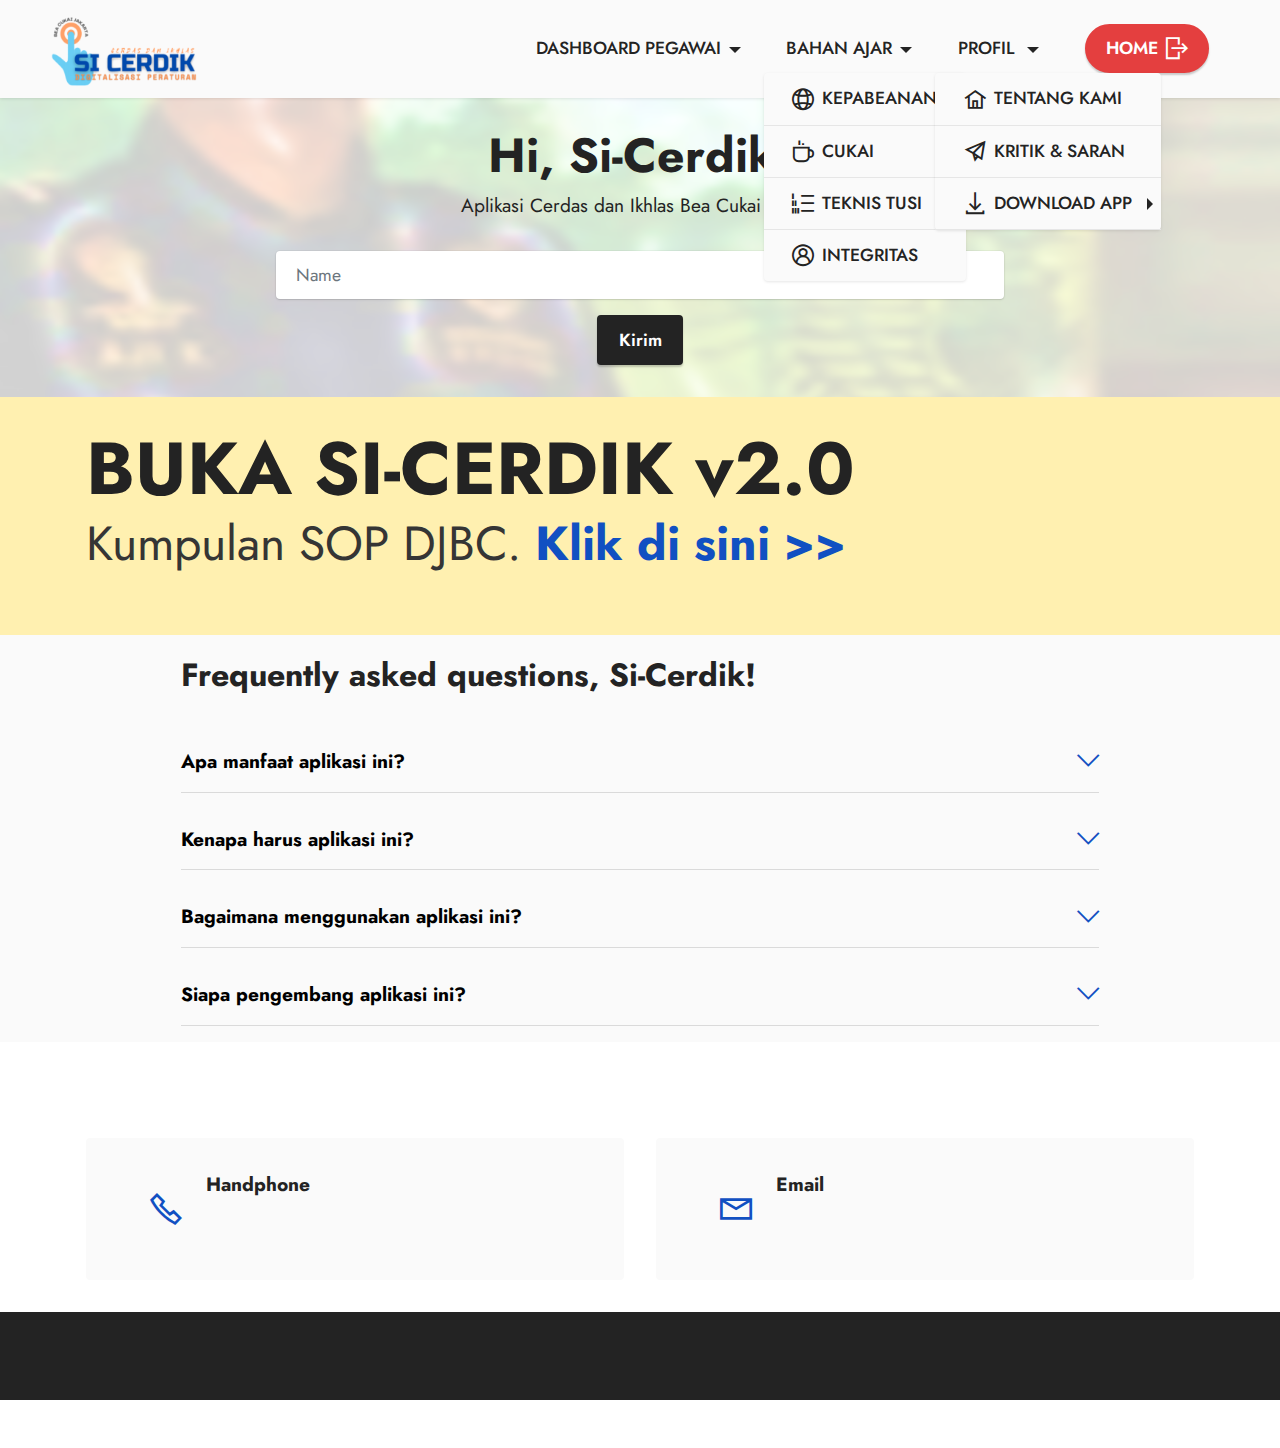
==== commit e0d20412: "create github pages" ====
--- a/index.html
+++ b/index.html
@@ -51,7 +51,7 @@
                 </div>
             </button>
             <div class="collapse navbar-collapse" id="navbarSupportedContent">
-                <ul class="navbar-nav nav-dropdown" data-app-modern-menu="true"><li class="nav-item dropdown"><a class="nav-link link text-black text-primary dropdown-toggle display-4" href="#" data-bs-auto-close="outside" aria-expanded="true" data-toggle="dropdown-submenu" data-bs-toggle="dropdown">DASHBOARD PEGAWAI</a><div class="dropdown-menu" aria-labelledby="dropdown-undefined"><a class="text-black text-primary dropdown-item show display-4" href="https://heylink.me/sidapegbchalim/" data-bs-auto-close="outside" aria-expanded="false" target="_blank"><span class="mbri-opened-folder mbr-iconfont mbr-iconfont-btn"></span>SIDAPEG</a><div class="dropdown"><a class="text-black text-primary dropdown-item dropdown-toggle display-4" href="#" data-bs-auto-close="outside" aria-expanded="false" data-toggle="dropdown-submenu" data-bs-toggle="dropdown"><span class="mobi-mbri mobi-mbri-file mbr-iconfont mbr-iconfont-btn"></span>KONTRAK KINERJA</a><div class="dropdown-menu dropdown-submenu" aria-labelledby="dropdown-undefined"><a class="text-black text-primary dropdown-item display-4" href="https://drive.google.com/drive/folders/1DlOE5OqDzMKc-zuo5y2khUUOV1DnfxhJ?usp=sharing" data-bs-auto-close="outside" aria-expanded="false" target="_blank">TAHUN 2019</a><a class="text-black text-primary dropdown-item display-4" href="#" data-bs-auto-close="outside" aria-expanded="false" target="_blank" data-bs-toggle="dropdown">TAHUN 2020</a><a class="text-black text-primary dropdown-item display-4" href="#https://tinyurl.com/kinerjabchalim2021" data-bs-auto-close="outside" aria-expanded="false" data-bs-toggle="dropdown" target="_blank">TAHUN 2021</a><a class="text-black text-primary dropdown-item show display-4" href="http://bit.ly/kinerjapegawaibcjakarta" data-bs-auto-close="outside" aria-expanded="false" data-bs-toggle="dropdown" target="_blank">TAHUN 2022</a><a class="text-black text-primary dropdown-item show display-4" href="https://drive.google.com/drive/folders/1jZPmlMUf5F7zhtqT9vP80uHHKESd_zF6" data-bs-auto-close="outside" aria-expanded="false" data-bs-toggle="dropdown" target="_blank">BANK IKU&nbsp;</a></div></div><a class="text-black text-primary show dropdown-item display-4" href="Games.html" data-bs-auto-close="outside" aria-expanded="false" data-bs-toggle="dropdown"><span class="mobi-mbri mobi-mbri-mobile mbr-iconfont mbr-iconfont-btn"></span>GAMES CERDIK</a></div></li><li class="nav-item dropdown"><a class="nav-link link text-black text-primary dropdown-toggle display-4" href="#" data-bs-auto-close="outside" aria-expanded="false" data-toggle="dropdown-submenu" data-bs-toggle="dropdown">BAHAN AJAR</a><div class="dropdown-menu" aria-labelledby="dropdown-undefined"><a class="text-black text-primary show dropdown-item display-4" href="https://drive.google.com/drive/folders/1bE6xgUneM5WkOpBb0YBNve5VnlNVPzf_" data-bs-auto-close="outside" aria-expanded="false" target="_blank"><span class="mobi-mbri mobi-mbri-globe-2 mbr-iconfont mbr-iconfont-btn"></span>KEPABEANAN</a><a class="text-black text-primary show dropdown-item display-4" href="https://drive.google.com/drive/folders/1SqT7mUSmB16AoEVAQUA1xg0EMisbuvFm" data-bs-auto-close="outside" aria-expanded="false" data-bs-toggle="dropdown" target="_blank"><span class="mobi-mbri mobi-mbri-hot-cup mbr-iconfont mbr-iconfont-btn"></span>CUKAI</a><a class="text-black text-primary show dropdown-item display-4" href="https://drive.google.com/drive/u/2/folders/1qJeti6NvDSXRmP1K7u54zytEszxtb0Rb" data-bs-auto-close="outside" aria-expanded="false" data-bs-toggle="dropdown" target="_blank"><span class="mobi-mbri mobi-mbri-numbered-list mbr-iconfont mbr-iconfont-btn"></span>TEKNIS TUSI</a><a class="text-black text-primary show dropdown-item display-4" href="https://tinyurl.com/antikorupsi-bcjakarta " data-bs-auto-close="outside" aria-expanded="false" data-bs-toggle="dropdown" target="_blank"><span class="mobi-mbri mobi-mbri-user-2 mbr-iconfont mbr-iconfont-btn"></span>INTEGRITAS</a></div></li><li class="nav-item dropdown"><a class="nav-link link text-black text-primary dropdown-toggle display-4" href="#" data-bs-auto-close="outside" aria-expanded="false" data-toggle="dropdown-submenu" data-bs-toggle="dropdown">PROFIL&nbsp;</a><div class="dropdown-menu" aria-labelledby="dropdown-undefined"><a class="text-black text-primary dropdown-item display-4" href="Profil.html" data-bs-auto-close="outside" aria-expanded="false"><span class="mobi-mbri mobi-mbri-home mbr-iconfont mbr-iconfont-btn"></span>TENTANG KAMI</a><a class="text-black text-primary dropdown-item display-4" href="https://docs.google.com/forms/d/e/1FAIpQLSetl1yhswDYUCkGFmgak4aybktwTVxkvbJzFcNRFBhgCwv4lg/viewform" data-bs-auto-close="outside" aria-expanded="false" target="_blank"><span class="mobi-mbri mobi-mbri-paper-plane mbr-iconfont mbr-iconfont-btn"></span>KRITIK &amp; SARAN</a><div class="dropdown"><a class="text-black text-primary dropdown-item dropdown-toggle display-4" href="#" data-bs-auto-close="outside" aria-expanded="false" data-toggle="dropdown-submenu" data-bs-toggle="dropdown"><span class="mobi-mbri mobi-mbri-download mbr-iconfont mbr-iconfont-btn"></span>DOWNLOAD APP</a><div class="dropdown-menu dropdown-submenu" aria-labelledby="dropdown-undefined"><a class="text-black text-primary dropdown-item display-4" href="https://teraa.net/bookmark-browser/" data-bs-auto-close="outside" aria-expanded="false" target="_blank"><span class="mobi-mbri mobi-mbri-desktop mbr-iconfont mbr-iconfont-btn"></span>KOMPUTER</a><a class="text-black text-primary dropdown-item display-4" href="https://files.appsgeyser.com/Si%20Cerdik%20BC%20Halim_14668733.apk?src=email" data-bs-auto-close="outside" aria-expanded="false" target="_blank"><span class="mobi-mbri mobi-mbri-mobirise mbr-iconfont mbr-iconfont-btn"></span>ANDROID</a></div></div></div></li></ul>
+                <ul class="navbar-nav nav-dropdown" data-app-modern-menu="true"><li class="nav-item dropdown"><a class="nav-link link text-black text-primary dropdown-toggle display-4" href="#" data-bs-auto-close="outside" aria-expanded="false" data-toggle="dropdown-submenu" data-bs-toggle="dropdown">DASHBOARD PEGAWAI</a><div class="dropdown-menu" aria-labelledby="dropdown-undefined"><a class="text-black text-primary dropdown-item show display-4" href="https://heylink.me/sidapegbchalim/" data-bs-auto-close="outside" aria-expanded="false"><span class="mbri-opened-folder mbr-iconfont mbr-iconfont-btn"></span>SIDAPEG</a><div class="dropdown"><a class="text-black text-primary dropdown-item dropdown-toggle display-4" href="#" data-bs-auto-close="outside" aria-expanded="false" data-toggle="dropdown-submenu" data-bs-toggle="dropdown"><span class="mobi-mbri mobi-mbri-file mbr-iconfont mbr-iconfont-btn"></span>KONTRAK KINERJA</a><div class="dropdown-menu dropdown-submenu" aria-labelledby="dropdown-undefined"><a class="text-black text-primary dropdown-item display-4" href="https://drive.google.com/drive/folders/1DlOE5OqDzMKc-zuo5y2khUUOV1DnfxhJ?usp=sharing" data-bs-auto-close="outside" aria-expanded="false">TAHUN 2019</a><a class="text-black text-primary dropdown-item display-4" href="#" data-bs-auto-close="outside" aria-expanded="false" data-bs-toggle="dropdown">TAHUN 2020</a><a class="text-black text-primary dropdown-item display-4" href="#https://tinyurl.com/kinerjabchalim2021" data-bs-auto-close="outside" aria-expanded="false" data-bs-toggle="dropdown">TAHUN 2021</a><a class="text-black text-primary dropdown-item show display-4" href="http://bit.ly/kinerjapegawaibcjakarta" data-bs-auto-close="outside" aria-expanded="false" data-bs-toggle="dropdown">TAHUN 2022</a><a class="text-black text-primary dropdown-item show display-4" href="https://drive.google.com/drive/folders/1jZPmlMUf5F7zhtqT9vP80uHHKESd_zF6" data-bs-auto-close="outside" aria-expanded="false" data-bs-toggle="dropdown">BANK IKU&nbsp;</a></div></div><a class="text-black text-primary show dropdown-item display-4" href="Games.html" data-bs-auto-close="outside" aria-expanded="false" data-bs-toggle="dropdown"><span class="mobi-mbri mobi-mbri-mobile mbr-iconfont mbr-iconfont-btn"></span>GAMES CERDIK</a></div></li><li class="nav-item dropdown"><a class="nav-link link text-black text-primary dropdown-toggle show display-4" href="#" data-bs-auto-close="outside" aria-expanded="false" data-toggle="dropdown-submenu" data-bs-toggle="dropdown">BAHAN AJAR</a><div class="dropdown-menu show" aria-labelledby="dropdown-undefined" data-bs-popper="none"><a class="text-black text-primary show dropdown-item display-4" href="https://drive.google.com/drive/folders/1bE6xgUneM5WkOpBb0YBNve5VnlNVPzf_" data-bs-auto-close="outside" aria-expanded="false"><span class="mobi-mbri mobi-mbri-globe-2 mbr-iconfont mbr-iconfont-btn"></span>KEPABEANAN</a><a class="text-black text-primary show dropdown-item display-4" href="https://drive.google.com/drive/folders/1SqT7mUSmB16AoEVAQUA1xg0EMisbuvFm" data-bs-auto-close="outside" aria-expanded="false" data-bs-toggle="dropdown"><span class="mobi-mbri mobi-mbri-hot-cup mbr-iconfont mbr-iconfont-btn"></span>CUKAI</a><a class="text-black text-primary show dropdown-item display-4" href="https://drive.google.com/drive/u/2/folders/1qJeti6NvDSXRmP1K7u54zytEszxtb0Rb" data-bs-auto-close="outside" aria-expanded="false" data-bs-toggle="dropdown"><span class="mobi-mbri mobi-mbri-numbered-list mbr-iconfont mbr-iconfont-btn"></span>TEKNIS TUSI</a><a class="text-black text-primary show dropdown-item display-4" href="https://tinyurl.com/antikorupsi-bcjakarta " data-bs-auto-close="outside" aria-expanded="false" data-bs-toggle="dropdown"><span class="mobi-mbri mobi-mbri-user-2 mbr-iconfont mbr-iconfont-btn"></span>INTEGRITAS</a></div></li><li class="nav-item dropdown"><a class="nav-link link text-black text-primary dropdown-toggle show display-4" href="#" data-bs-auto-close="outside" aria-expanded="false" data-toggle="dropdown-submenu" data-bs-toggle="dropdown">PROFIL&nbsp;</a><div class="dropdown-menu show" aria-labelledby="dropdown-undefined" data-bs-popper="none"><a class="text-black text-primary dropdown-item display-4" href="Profil.html" data-bs-auto-close="outside" aria-expanded="false"><span class="mobi-mbri mobi-mbri-home mbr-iconfont mbr-iconfont-btn"></span>TENTANG KAMI</a><a class="text-black text-primary dropdown-item display-4" href="https://docs.google.com/forms/d/e/1FAIpQLSetl1yhswDYUCkGFmgak4aybktwTVxkvbJzFcNRFBhgCwv4lg/viewform" data-bs-auto-close="outside" aria-expanded="false"><span class="mobi-mbri mobi-mbri-paper-plane mbr-iconfont mbr-iconfont-btn"></span>KRITIK &amp; SARAN</a><div class="dropdown"><a class="text-black text-primary dropdown-item dropdown-toggle display-4" href="#" data-bs-auto-close="outside" aria-expanded="false" data-toggle="dropdown-submenu" data-bs-toggle="dropdown"><span class="mobi-mbri mobi-mbri-download mbr-iconfont mbr-iconfont-btn"></span>DOWNLOAD APP</a><div class="dropdown-menu dropdown-submenu" aria-labelledby="dropdown-undefined"><a class="text-black text-primary dropdown-item display-4" href="https://teraa.net/bookmark-browser/" data-bs-auto-close="outside" aria-expanded="false"><span class="mobi-mbri mobi-mbri-desktop mbr-iconfont mbr-iconfont-btn"></span>KOMPUTER</a><a class="text-black text-primary dropdown-item display-4" href="https://files.appsgeyser.com/Si%20Cerdik%20BC%20Halim_14668733.apk?src=email" data-bs-auto-close="outside" aria-expanded="false"><span class="mobi-mbri mobi-mbri-mobirise mbr-iconfont mbr-iconfont-btn"></span>ANDROID</a></div></div></div></li></ul>
                 
                 <div class="navbar-buttons mbr-section-btn"><a class="btn btn-secondary display-4" href="index.html"><span class="mobi-mbri mobi-mbri-logout mbr-iconfont mbr-iconfont-btn"></span>HOME</a></div>
             </div>
@@ -70,7 +70,7 @@
         </div>
         <div class="row justify-content-center mt-4">
             <div class="col-lg-8 mx-auto mbr-form" data-form-type="formoid">
-                <form action="https://mobirise.eu/" method="POST" class="mbr-form form-with-styler" data-form-title="Form Name"><input type="hidden" name="email" data-form-email="true" value="iY4XKTC21A42yRGBmGkeZB0bSdreVD6bnSK76qSkkP2m4IRgL55yfFH5KhT1JUhy3W81rMjHPYGbx1T9a1gRbYShOhijxgb5rml6vKEQXYkndYtYfxvGtPpDTRkgiw63">
+                <form action="https://mobirise.eu/" method="POST" class="mbr-form form-with-styler" data-form-title="Form Name"><input type="hidden" name="email" data-form-email="true" value="pcVP4MuGMJQvsWu9fichoLL/E6pZcs332/9Q+r2/xGWl3ZjmMphdQmEskxkce4DcNM6y/oG2L9fWPOsr9/Qp/AVXT/3fqK5Sob+XpuQ/O3DMLM9n4TVSQDh6lsT9KLiW">
                     <div class="row">
                         <div hidden="hidden" data-form-alert="" class="alert alert-success col-12">Silahkan klik tombol Si-Cerdik di bawah ini!</div>
                         <div hidden="hidden" data-form-alert-danger="" class="alert alert-danger col-12">Oops...! some
@@ -238,7 +238,7 @@
             </div>
         </div>
     </div>
-</section><section style="background-color: #fff; font-family: -apple-system, BlinkMacSystemFont, 'Segoe UI', 'Roboto', 'Helvetica Neue', Arial, sans-serif; color:#aaa; font-size:12px; padding: 0; align-items: center; display: flex;"><a href="https://mobirise.site/x" style="flex: 1 1; height: 3rem; padding-left: 1rem;"></a><p style="flex: 0 0 auto; margin:0; padding-right:1rem;">Created with Mobirise - <a href="https://mobirise.site/l" style="color:#aaa;">Find out</a></p></section><script src="assets/bootstrap/js/bootstrap.bundle.min.js"></script>  <script src="assets/smoothscroll/smooth-scroll.js"></script>  <script src="assets/ytplayer/index.js"></script>  <script src="assets/dropdown/js/navbar-dropdown.js"></script>  <script src="assets/mbr-switch-arrow/mbr-switch-arrow.js"></script>  <script src="assets/theme/js/script.js"></script>  <script src="assets/formoid/formoid.min.js"></script>  
+</section><section style="background-color: #fff; font-family: -apple-system, BlinkMacSystemFont, 'Segoe UI', 'Roboto', 'Helvetica Neue', Arial, sans-serif; color:#aaa; font-size:12px; padding: 0; align-items: center; display: flex;"><a href="https://mobirise.site/y" style="flex: 1 1; height: 3rem; padding-left: 1rem;"></a><p style="flex: 0 0 auto; margin:0; padding-right:1rem;"><a href="https://mobirise.site/c" style="color:#aaa;">This</a> site was designed with Mobirise</p></section><script src="assets/bootstrap/js/bootstrap.bundle.min.js"></script>  <script src="assets/smoothscroll/smooth-scroll.js"></script>  <script src="assets/ytplayer/index.js"></script>  <script src="assets/dropdown/js/navbar-dropdown.js"></script>  <script src="assets/mbr-switch-arrow/mbr-switch-arrow.js"></script>  <script src="assets/theme/js/script.js"></script>  <script src="assets/formoid/formoid.min.js"></script>  
   
   
  <div id="scrollToTop" class="scrollToTop mbr-arrow-up"><a style="text-align: center;"><i class="mbr-arrow-up-icon mbr-arrow-up-icon-cm cm-icon cm-icon-smallarrow-up"></i></a></div>
